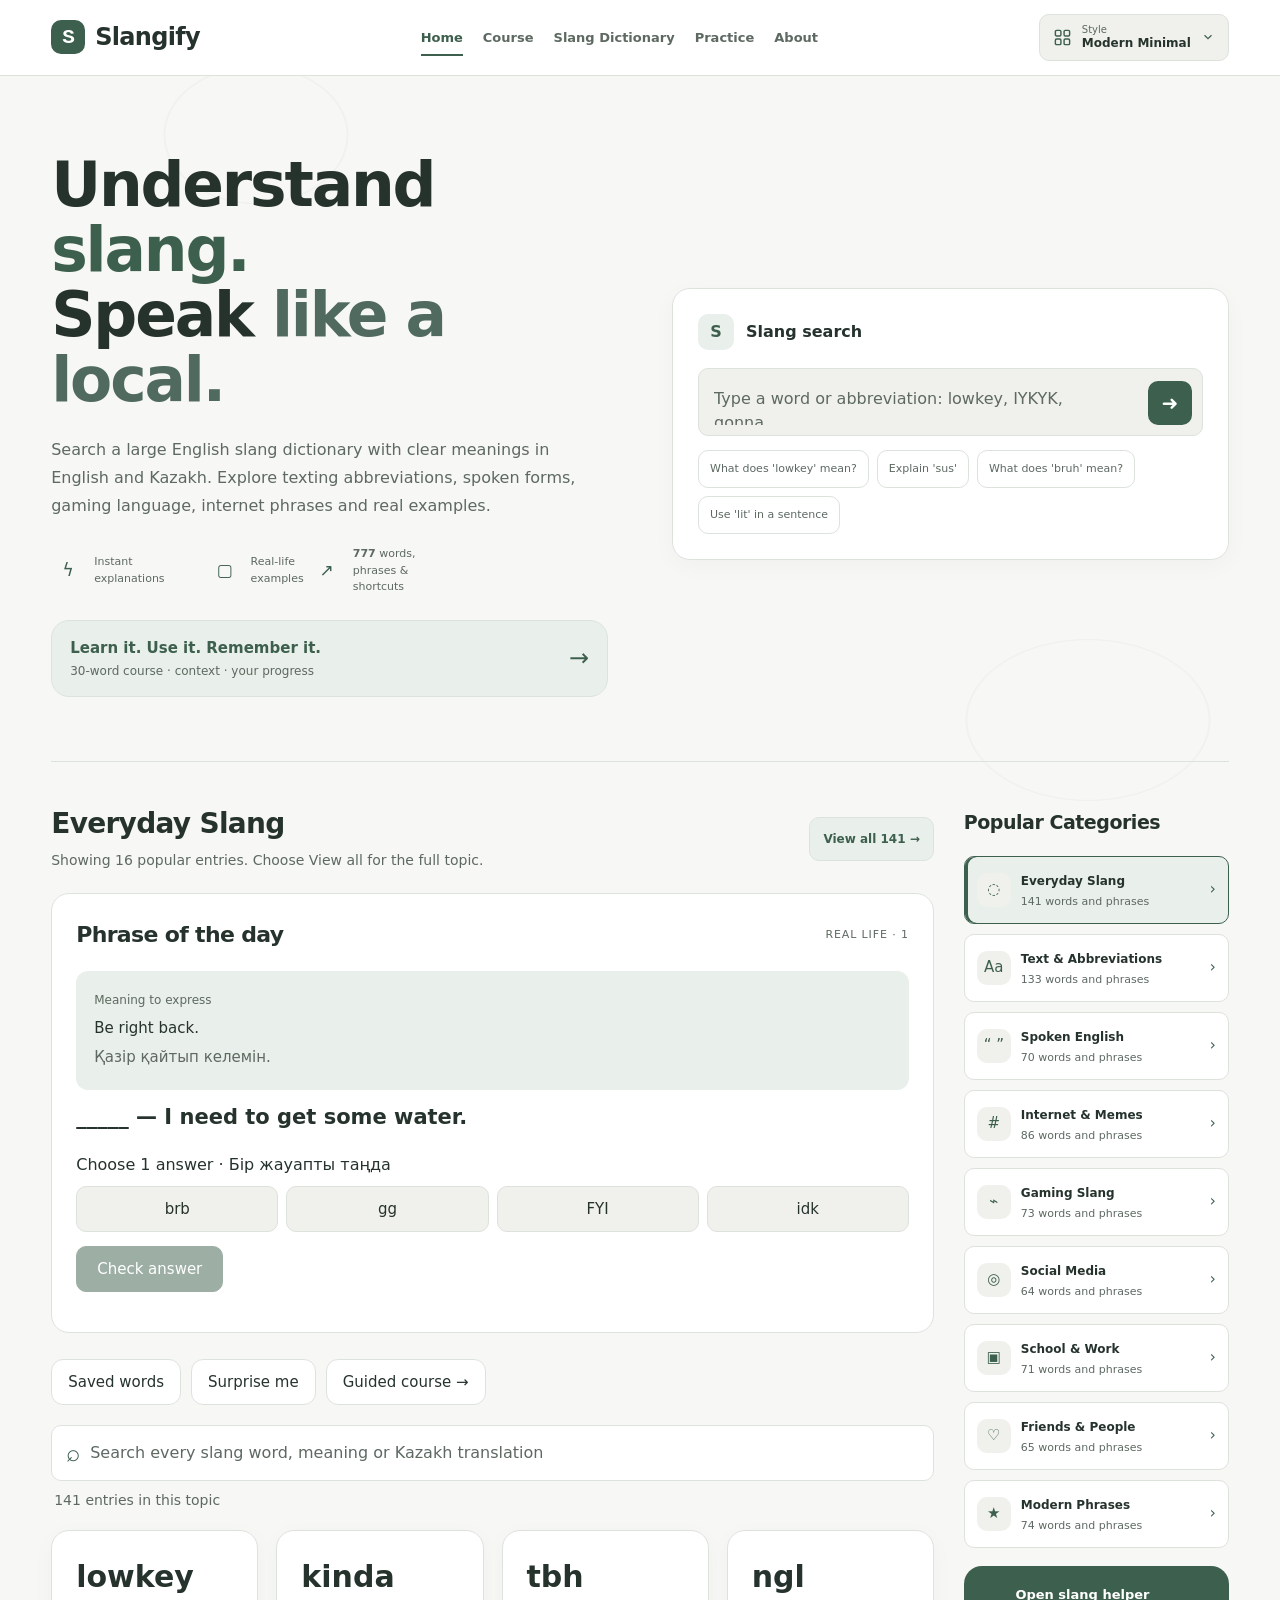
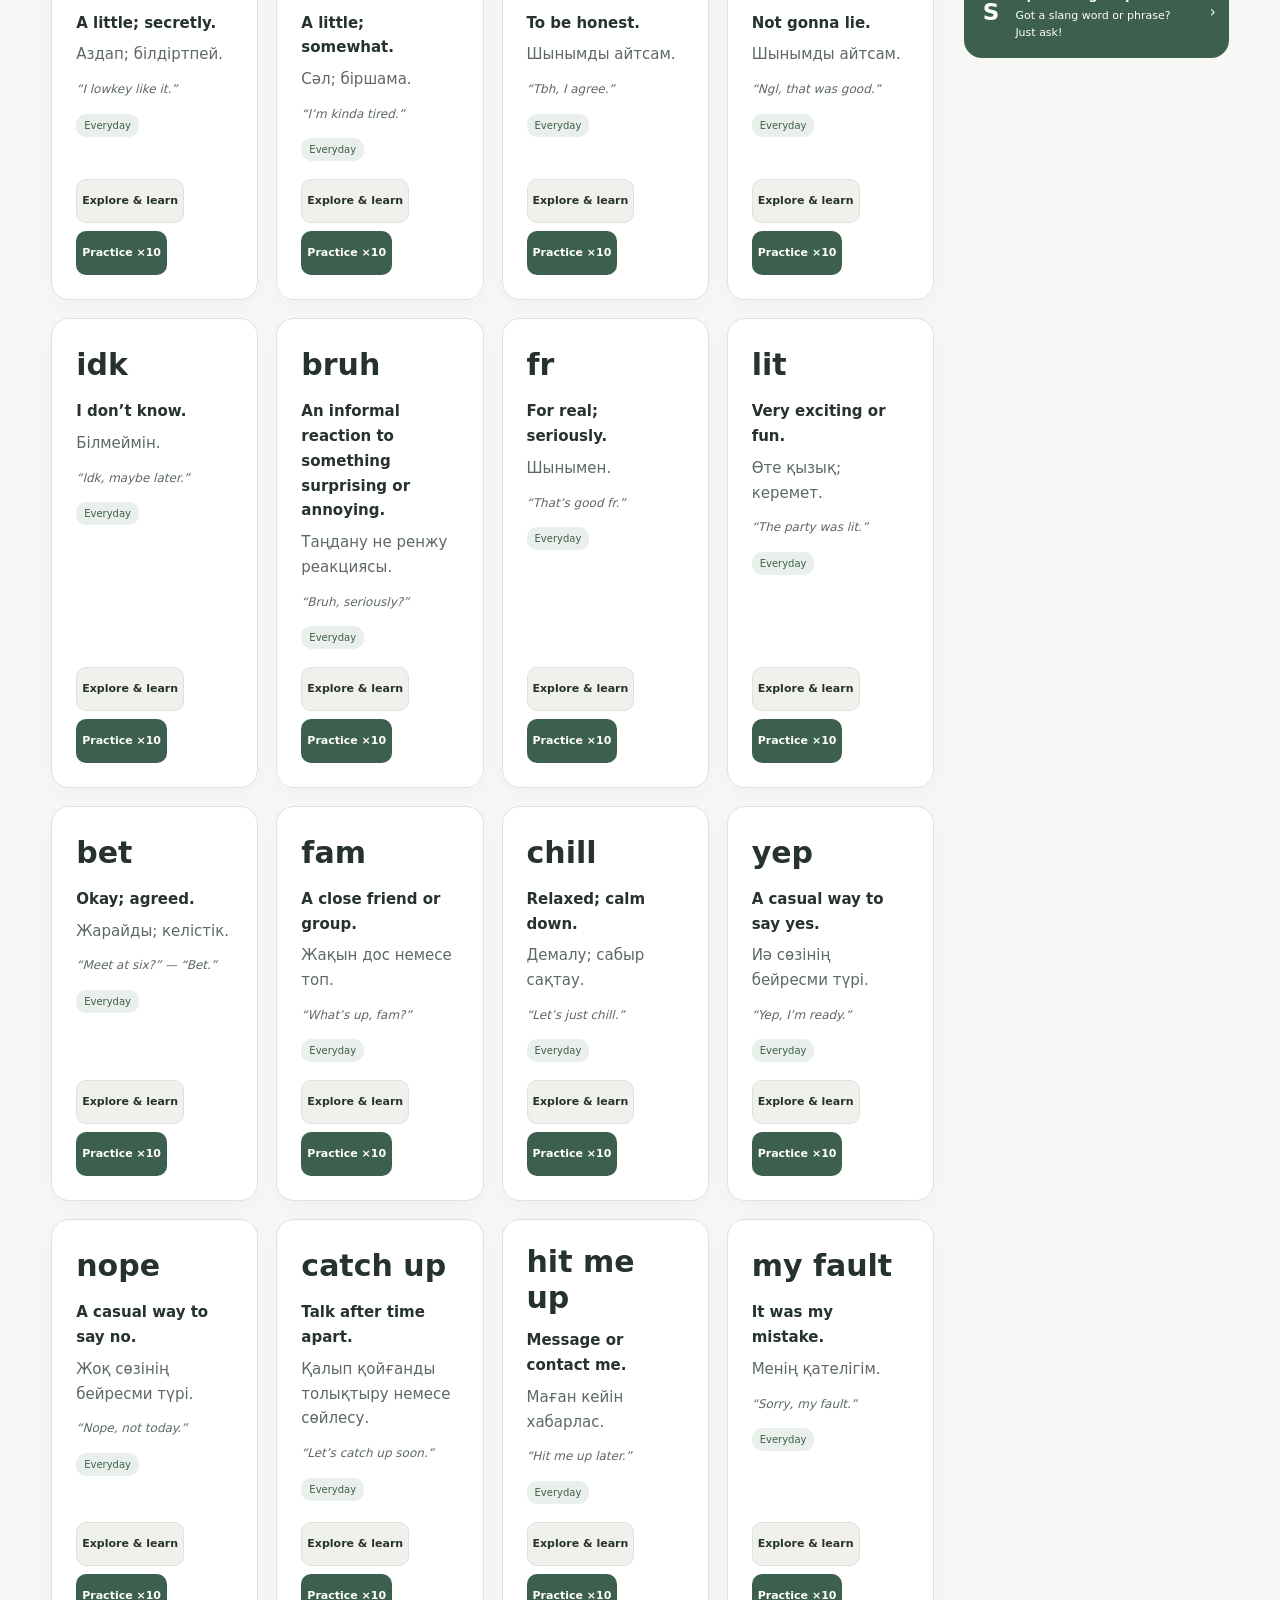
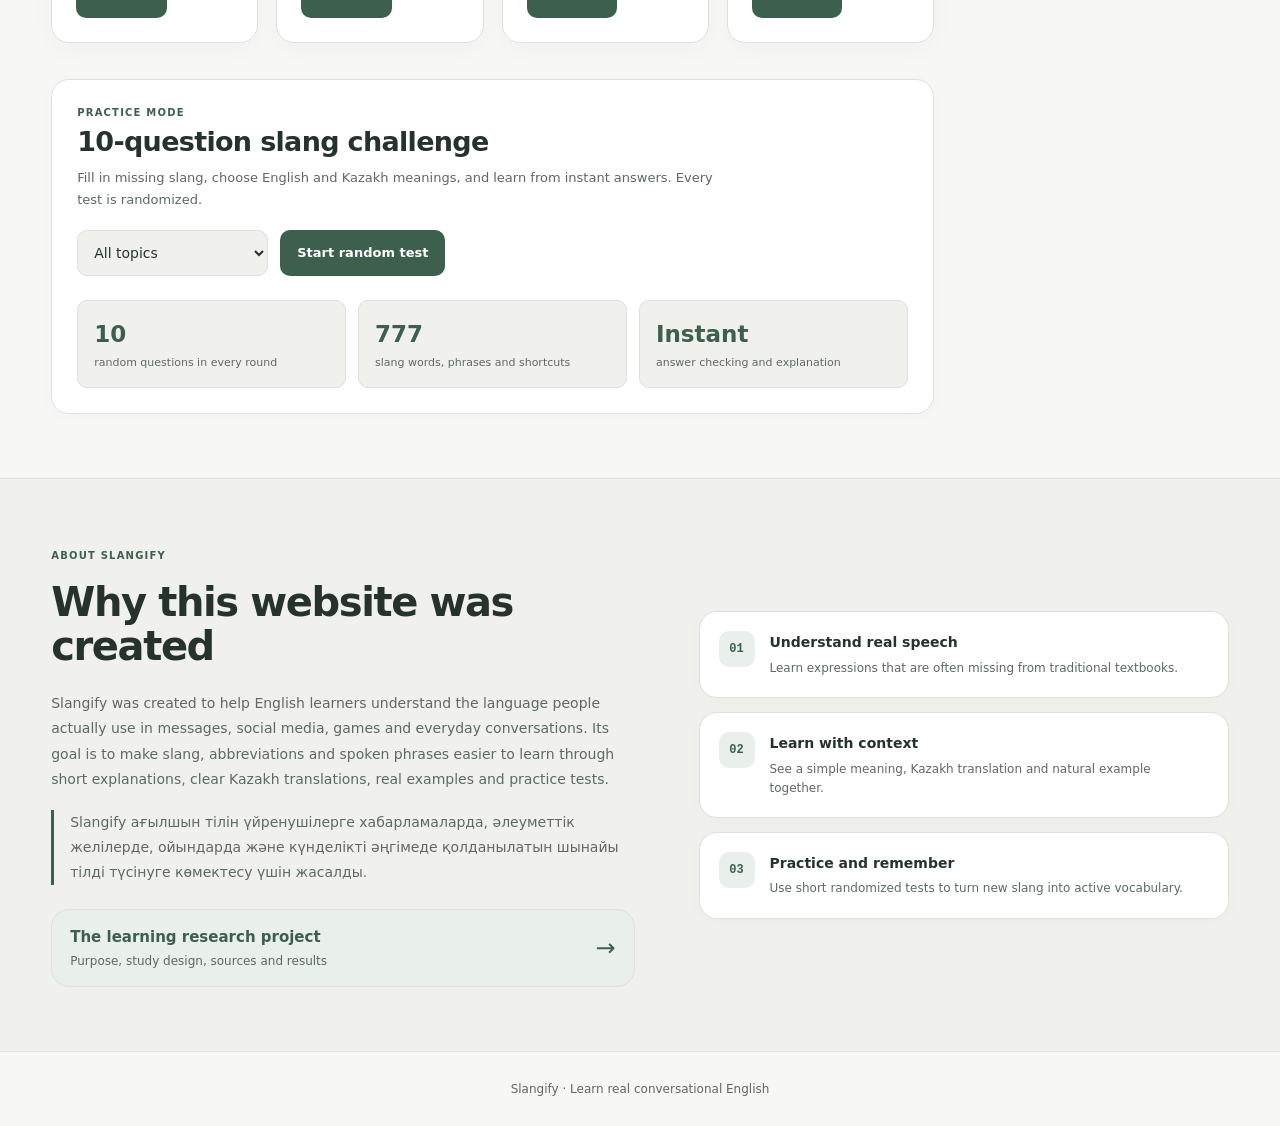
==== index.html @ 83b46082 "Clarify daily practice, validate 777 words, and isolate owner completion" ====
<!DOCTYPE html>
<html lang="en" data-style="modern-minimal">
<head>
<meta charset="UTF-8" />
<meta name="viewport" content="width=device-width, initial-scale=1.0, viewport-fit=cover" />
<meta name="description" content="Learn real English slang with short English explanations, Kazakh meanings, examples, and a built-in slang helper." />
<meta name="theme-color" content="#f7f7f5" />
<script>
// Apply a validated preference before the first paint; storage may be unavailable.
window.SLANGIFY_STYLES = [
  {id:'modern-pixel',name:'Modern Pixel',description:'Clean cards · pixel details',color:'#f4f4f8'},
  {id:'y2k',name:'Y2K',description:'Glossy pastels · soft curves',color:'#f7edf9'},
  {id:'neo-brutalism',name:'Neo-Brutalism',description:'Bold borders · solid shadows',color:'#fff7dc'},
  {id:'retro-web',name:'Retro Web',description:'Classic windows · paper tones',color:'#eae9dd'},
  {id:'modern-minimal',name:'Modern Minimal',description:'Quiet colors · open space',color:'#f7f7f5'},
  {id:'dark-neon',name:'Dark Neon',description:'Deep violet · gentle glow',color:'#10101b'},
  {id:'gen-z-sticker',name:'Gen-Z / Sticker',description:'Playful labels · fresh colors',color:'#f4f4df'},
  {id:'arcade-modern',name:'Arcade Modern',description:'Warm gold · arcade accents',color:'#141a2c'},
  {id:'street-graffiti',name:'Street / Graffiti',description:'Raw texture · bold lettering',color:'#f0eee9'},
  {id:'cyberpunk',name:'Cyberpunk',description:'Sharp edges · lime and teal',color:'#0e191b'}
];
try {
  const savedStyle=localStorage.getItem('slangify.design.v2');
  const style=window.SLANGIFY_STYLES.find(item=>item.id===savedStyle);
  if(style){
    document.documentElement.dataset.style=style.id;
    document.querySelector('meta[name="theme-color"]').content=style.color;
  }
} catch {}
</script>
<meta property="og:title" content="Slangify — Understand slang. Speak naturally." />
<meta property="og:description" content="Explore conversational English slang with clear English and Kazakh explanations." />
<link rel="icon" type="image/svg+xml" href="data:image/svg+xml,%3Csvg xmlns='http://www.w3.org/2000/svg' viewBox='0 0 64 64' shape-rendering='crispEdges'%3E%3Crect width='64' height='64' fill='%23263d80'/%3E%3Crect x='4' y='4' width='56' height='56' fill='%236c55e8'/%3E%3Cpath d='M16 14h34v9H25v7h25v20H14v-9h27v-7H16z' fill='white'/%3E%3C/svg%3E" />
<title>Slangify — Understand slang. Speak naturally.</title>
<style>
/* One token system styles every surface, including the helper and quiz states. */
:root,.style-choice,[data-style="modern-pixel"]{
  color-scheme:light;--bg:#f4f3ff;--surface:#fff;--surface-alt:#eeecfc;--ink:#202137;--muted:#5d6079;--line:#d5d4e7;
  --accent:#5941c9;--accent-2:#215fa5;--on-accent:#fff;--soft:#eae5ff;--radius:14px;--small-radius:8px;--edge:1px;
  --shadow:4px 4px 0 #d9d4f1;--button-shadow:2px 2px 0 #c5bce8;--display:ui-sans-serif,system-ui,-apple-system,"Segoe UI",sans-serif;
  --body-font:ui-sans-serif,system-ui,-apple-system,"Segoe UI",sans-serif;--heading-weight:850;--tracking:-.055em;
  --backdrop:radial-gradient(circle at 85% 0%,#e6dfff 0,transparent 34%);--texture-size:auto;--accent-fill:linear-gradient(135deg,#5941c9,#7351cf);
  --good:#155a3e;--good-bg:#e7f6ed;--bad:#913045;--bad-bg:#fdebf0;
}
[data-style="y2k"]{--bg:#f7edf9;--surface:#fff9ff;--surface-alt:#f0e5f7;--ink:#352247;--muted:#705377;--line:#d8bde3;--accent:#8c2583;--accent-2:#5245b2;--soft:#f7dcf1;--radius:26px;--small-radius:18px;--shadow:0 10px 26px #a56fbd20,inset 0 2px 0 #fff;--button-shadow:0 4px 0 #d3abc9,inset 0 1px 0 #ffffff70;--display:"Trebuchet MS",ui-sans-serif,sans-serif;--backdrop:radial-gradient(ellipse at 85% 8%,#d3e9ff 0,transparent 40%),radial-gradient(ellipse at 5% 28%,#f7cef1 0,transparent 45%);--accent-fill:linear-gradient(180deg,#a43696,#712472)}
[data-style="neo-brutalism"]{--bg:#fff7dc;--surface:#fffef7;--surface-alt:#fff0ae;--ink:#242325;--muted:#565148;--line:#242325;--accent:#4635ae;--accent-2:#493522;--soft:#e5ddff;--radius:3px;--small-radius:2px;--edge:2px;--shadow:5px 5px 0 #242325;--button-shadow:3px 3px 0 #242325;--tracking:-.04em;--heading-weight:900;--backdrop:none;--accent-fill:#4635ae}
[data-style="retro-web"]{--bg:#eae9dd;--surface:#fffef4;--surface-alt:#f0eee1;--ink:#29382d;--muted:#586350;--line:#858774;--accent:#2f5e45;--accent-2:#834018;--soft:#e2ebd8;--radius:0px;--small-radius:0px;--shadow:3px 3px 0 #b7b8a7;--button-shadow:inset 2px 2px 0 #ffffff50,inset -2px -2px 0 #00000030;--display:Georgia,"Times New Roman",serif;--heading-weight:700;--tracking:-.04em;--body-font:"Trebuchet MS",ui-sans-serif,sans-serif;--backdrop:radial-gradient(#89978330 .7px,transparent .7px);--texture-size:8px 8px;--accent-fill:#2f5e45}
[data-style="modern-minimal"]{--bg:#f7f7f5;--surface:#fff;--surface-alt:#f0f1ec;--ink:#232e29;--muted:#657069;--line:#d9dfda;--accent:#305845;--accent-2:#305845;--soft:#e6eee7;--radius:18px;--small-radius:10px;--shadow:0 6px 20px #25372c05;--button-shadow:none;--heading-weight:650;--tracking:-.055em;--backdrop:none;--accent-fill:#305845}
[data-style="dark-neon"],[data-style="arcade-modern"],[data-style="cyberpunk"]{color-scheme:dark;--good:#a0edca;--good-bg:#183c32;--bad:#ffc0cb;--bad-bg:#472331}
[data-style="dark-neon"]{--bg:#10101b;--surface:#1b1b2e;--surface-alt:#25253c;--ink:#f4f2ff;--muted:#b7b4d0;--line:#43415b;--accent:#c1a3ff;--accent-2:#73dcf0;--on-accent:#23133c;--soft:#32284b;--radius:18px;--small-radius:10px;--shadow:0 8px 32px #a780ff0d;--button-shadow:0 0 18px #b58aff25;--backdrop:radial-gradient(ellipse at 80% 0%,#6d36872c 0,transparent 40%),radial-gradient(ellipse at 0% 30%,#28648c1c 0,transparent 36%);--accent-fill:linear-gradient(120deg,#c1a3ff,#9dccff)}
[data-style="gen-z-sticker"]{--bg:#f4f4df;--surface:#fffef5;--surface-alt:#f0f0d6;--ink:#293721;--muted:#5e6550;--line:#5d684a;--accent:#31522a;--accent-2:#793c78;--soft:#e4edcc;--radius:22px;--small-radius:14px;--edge:1.5px;--shadow:3px 4px 0 #c1cba6;--button-shadow:2px 3px 0 #b7c292;--display:"Trebuchet MS",ui-sans-serif,sans-serif;--heading-weight:900;--backdrop:radial-gradient(ellipse at 90% 0%,#e9d5ef 0,transparent 38%);--accent-fill:#31522a}
[data-style="arcade-modern"]{--bg:#141a2c;--surface:#1e2940;--surface-alt:#28344e;--ink:#f4f6ff;--muted:#b2bfd8;--line:#526581;--accent:#f5c55b;--accent-2:#83d9dd;--on-accent:#332512;--soft:#393629;--radius:10px;--small-radius:5px;--edge:2px;--shadow:4px 4px 0 #0b1020;--button-shadow:0 3px 0 #82612b;--display:"Trebuchet MS",ui-sans-serif,sans-serif;--backdrop:linear-gradient(#93a6df08 1px,transparent 1px),linear-gradient(90deg,#93a6df08 1px,transparent 1px);--texture-size:32px 32px;--accent-fill:#f5c55b}
[data-style="street-graffiti"]{--bg:#f0eee9;--surface:#fffcf5;--surface-alt:#e8e4dc;--ink:#262726;--muted:#66615b;--line:#6d6961;--accent:#a33519;--accent-2:#374a87;--soft:#ffe1d4;--radius:5px;--small-radius:3px;--edge:1.5px;--shadow:3px 4px 0 #bcb4a7;--button-shadow:2px 2px 0 #bcb4a7;--display:"Arial Black","Trebuchet MS",ui-sans-serif,sans-serif;--heading-weight:900;--backdrop:radial-gradient(#34352b18 .8px,transparent .8px);--texture-size:7px 7px;--accent-fill:#a33519}
[data-style="cyberpunk"]{--bg:#0e191b;--surface:#17272a;--surface-alt:#203539;--ink:#f2f7eb;--muted:#aec5c0;--line:#486665;--accent:#e4f57b;--accent-2:#7ee5d8;--on-accent:#1f301b;--soft:#343f28;--radius:2px;--small-radius:2px;--shadow:3px 3px 0 #3d6461;--button-shadow:2px 2px 0 #668974;--display:"Courier New",ui-monospace,monospace;--heading-weight:800;--tracking:-.06em;--backdrop:linear-gradient(135deg,transparent 80%,#60d6c608 80%),linear-gradient(#78cdb008 1px,transparent 1px);--texture-size:auto,100% 32px;--accent-fill:#e4f57b}
*{box-sizing:border-box}html{scroll-behavior:smooth;scroll-padding-top:100px}body{margin:0;min-height:100vh;color:var(--ink);background:var(--bg);background-image:var(--backdrop);background-size:var(--texture-size);font-family:var(--body-font);font-size:15px;line-height:1.5}
::selection{background:var(--accent);color:var(--on-accent)}a{color:inherit;text-decoration:none}button,input,textarea,select{font:inherit}button,select{cursor:pointer}button{color:inherit}button:disabled{cursor:default}button,a,input,textarea,select{touch-action:manipulation;-webkit-tap-highlight-color:transparent}button:focus-visible,a:focus-visible,input:focus-visible,textarea:focus-visible,select:focus-visible{outline:3px solid var(--accent);outline-offset:4px}[hidden]{display:none!important}svg{display:block;flex-shrink:0}p{overflow-wrap:break-word}
.wrap{width:min(1440px,92%);margin-inline:auto}.topbar{display:grid;grid-template-columns:auto auto minmax(0,1fr) auto;align-items:center;gap:24px;position:sticky;top:0;z-index:20;padding:14px 4%;background:var(--surface);border-bottom:var(--edge) solid var(--line)}
.brand{display:flex;align-items:center;gap:10px;font-family:var(--display);font-size:24px;font-weight:850;letter-spacing:-.7px;white-space:nowrap}.brand-mark{display:grid;place-items:center;width:34px;height:34px;background:var(--accent-fill);color:var(--on-accent);border-radius:var(--small-radius);box-shadow:var(--button-shadow)}.brand-mark:before{content:"S";font:800 21px/1 "Courier New",monospace}.tagline{font-size:11px;color:var(--muted)}nav{display:flex;align-items:center;justify-content:center;gap:24px;font-size:13px;font-weight:600}nav a{padding:9px 0;white-space:nowrap;position:relative;color:var(--muted)}nav a.active,nav a:hover{color:var(--accent)}nav a.active:after{content:"";height:2px;background:var(--accent);position:absolute;bottom:0;left:0;right:0}.top-actions{display:flex;gap:10px;align-items:center}.mobile-practice,.mobile-about{display:none}
.style-trigger{display:flex;align-items:center;gap:10px;min-height:44px;padding:8px 13px;border:var(--edge) solid var(--line);border-radius:var(--small-radius);background:var(--surface-alt);color:var(--ink);box-shadow:var(--button-shadow);text-align:left}.style-trigger-copy{display:flex;flex-direction:column;line-height:1.3}.style-trigger-copy>span{font-size:10px;color:var(--muted)}.style-trigger-copy>b{font-size:12px;font-weight:700;white-space:nowrap}.style-trigger svg{color:var(--accent)}
.hero{display:grid;grid-template-columns:minmax(0,1fr) minmax(0,1fr);gap:64px;align-items:center;padding:62px 0 54px}.hero>div{min-width:0}h1{font-family:var(--display);font-size:clamp(40px,4.8vw,68px);font-weight:var(--heading-weight);line-height:1.06;letter-spacing:var(--tracking);margin:0 0 24px;overflow-wrap:break-word}.blue{color:var(--accent)}.grad{color:var(--accent-2)}.hero-copy{max-width:570px;color:var(--muted);font-size:16px;line-height:1.75;margin:0 0 26px}.features{display:flex;gap:24px;flex-wrap:wrap}.feature{display:flex;align-items:center;gap:9px;color:var(--muted);font-size:11px}.feature .i{display:grid;place-items:center;flex:0 0 34px;height:34px;border-radius:var(--small-radius);border:var(--edge) solid var(--line);background:var(--surface);color:var(--accent);font-size:17px}
.helper-card,.practice-panel{position:relative;border:var(--edge) solid var(--line);border-radius:var(--radius);background:var(--surface);box-shadow:var(--shadow);padding:25px;min-width:0}.helper-header{display:flex;align-items:center;gap:12px;font-weight:750;font-size:16px}.bot,.avatar{display:grid;place-items:center;flex:0 0 36px;height:36px;border-radius:var(--small-radius);background:var(--soft);color:var(--accent);font-weight:850}.chat-area{margin-top:18px}.composer{display:flex;align-items:flex-end;gap:10px;padding:10px;background:var(--surface-alt);border:var(--edge) solid var(--line);border-radius:var(--small-radius)}.composer:focus-within,.search-shell:focus-within{border-color:var(--accent)}#prompt{width:100%;min-width:0;min-height:46px;max-height:230px;resize:none;border:0;background:transparent;color:var(--ink);line-height:1.5;padding:8px 5px;overflow-y:auto;font-size:16px}#prompt::placeholder,.search-input::placeholder{color:var(--muted);opacity:1}.send{display:grid;place-items:center;flex:0 0 44px;width:44px;height:44px;border:0;border-radius:var(--small-radius);background:var(--accent-fill);color:var(--on-accent);box-shadow:var(--button-shadow);font-size:20px}
.chips{display:flex;flex-wrap:wrap;gap:8px;margin-top:14px}.chip{min-height:38px;font-size:11px;padding:8px 11px;border:var(--edge) solid var(--line);border-radius:var(--small-radius);background:var(--surface);color:var(--muted)}.chip:hover{color:var(--accent);border-color:var(--accent)}.chat-response{display:none;margin-top:16px}.chat-response.show{display:block}.message{display:flex;gap:10px;align-items:flex-start}.avatar{height:32px;flex-basis:32px}.bubble{min-width:0;flex:1;background:var(--surface-alt);border:var(--edge) solid var(--line);border-radius:var(--small-radius);padding:14px;font-size:14px;line-height:1.6;overflow-wrap:anywhere}.answer-line{margin-top:6px}.answer-line.kz,.example-answer{color:var(--muted)}.example-answer{margin-top:8px;font-style:italic}
.main{display:grid;grid-template-columns:minmax(0,1fr) 265px;gap:30px;border-top:var(--edge) solid var(--line);padding:44px 0 64px}.main>div,.side{min-width:0}.section-top{display:flex;align-items:center;justify-content:space-between;gap:20px;margin-bottom:22px}.section-title,.practice-title,.side-title,.result-title{font-family:var(--display);font-weight:var(--heading-weight);letter-spacing:-.025em}.section-title{font-size:28px;line-height:1.25}.section-sub,.result-meta{color:var(--muted);font-size:12px;margin-top:8px}.viewall,.clear-search{background:var(--soft);color:var(--accent);border:var(--edge) solid var(--line);border-radius:var(--small-radius);min-height:44px;padding:10px 13px;font-size:12px;font-weight:750;white-space:nowrap}.viewall:hover,.clear-search:hover{border-color:var(--accent)}.search-tools{margin-bottom:18px}.search-shell{display:flex;gap:10px;align-items:center;padding:7px 8px 7px 14px;background:var(--surface);border:var(--edge) solid var(--line);border-radius:var(--small-radius)}.search-icon{font-size:24px;color:var(--accent)}.search-input{width:100%;min-width:0;padding:8px 0;font-size:16px;border:0;color:var(--ink);background:transparent}.clear-search{display:none}.clear-search.show{display:block}.result-meta{min-height:18px;padding-inline:3px}
.cards{display:grid;grid-template-columns:repeat(4,minmax(0,1fr));gap:16px}.card{display:flex;flex-direction:column;align-items:flex-start;min-width:0;min-height:260px;padding:18px;background:var(--surface);border:var(--edge) solid var(--line);border-radius:var(--radius);box-shadow:var(--shadow);transition:transform .15s,border-color .15s}.card:hover{border-color:var(--accent);transform:translateY(-2px)}.word{font-family:var(--display);font-weight:800;letter-spacing:-.025em;font-size:23px;color:var(--accent);margin-bottom:12px;max-width:100%;overflow-wrap:anywhere;line-height:1.2}.lang-row{font-size:13px;font-weight:600;line-height:1.55;overflow-wrap:anywhere}.lang-row.kz{margin-top:7px;font-weight:400;color:var(--muted)}.example{font-size:12px;font-style:italic;color:var(--muted);line-height:1.5;margin-top:12px;overflow-wrap:anywhere}.pill{display:inline-block;font-size:10px;background:var(--soft);color:var(--accent);border-radius:var(--small-radius);padding:4px 8px;margin-top:14px}.card-actions{display:grid;grid-template-columns:1fr 1fr;gap:8px;width:100%;padding-top:18px;margin-top:auto}.card-action{min-height:44px;padding:8px 5px;font-size:11px;font-weight:700;white-space:nowrap;color:var(--ink);background:var(--surface-alt);border:var(--edge) solid var(--line);border-radius:var(--small-radius)}.card-action.practice-word{background:var(--accent-fill);color:var(--on-accent);border-color:transparent}.card-action:hover{border-color:var(--accent)}.empty-state{grid-column:1/-1;border:1px dashed var(--line);border-radius:var(--radius);background:var(--surface);color:var(--muted);padding:36px 20px;text-align:center}.empty-state b{display:block;color:var(--ink);margin-bottom:8px}
.side-title{font-size:19px;margin:2px 0 19px}.categories{display:grid;gap:10px}.cat{width:100%;display:flex;gap:10px;align-items:center;min-height:68px;padding:12px;text-align:left;border:var(--edge) solid var(--line);border-radius:var(--small-radius);background:var(--surface);color:var(--ink)}.cat.active,.cat:hover{border-color:var(--accent);background:var(--soft)}.cat.active{box-shadow:inset 3px 0 0 var(--accent)}.cat-icon{display:grid;place-items:center;flex:0 0 34px;height:34px;background:var(--surface-alt);color:var(--accent);border-radius:var(--small-radius)}.cat b{font-size:12px}.cat span{display:block;font-size:11px;color:var(--muted);margin-top:2px}.arrow{margin-left:auto;color:var(--accent)}.try{width:100%;display:flex;align-items:center;gap:10px;margin-top:18px;padding:17px 13px;border:0;background:var(--accent-fill);color:var(--on-accent);border-radius:var(--radius);text-align:left;box-shadow:var(--button-shadow)}.try .big{font-family:var(--display);font-size:23px;font-weight:800;padding:0 6px}.try b{font-size:13px}.try p{font-size:11px;margin:3px 0 0;line-height:1.5}
.practice-zone{margin-top:36px;scroll-margin-top:100px}.practice-head{display:flex;flex-direction:column;align-items:flex-start;gap:20px}.practice-kicker,.about-kicker{font:750 10px/1.5 var(--body-font);color:var(--accent);letter-spacing:.12em;text-transform:uppercase}.practice-title{margin:6px 0 9px;font-size:27px;line-height:1.2}.practice-copy,.result-copy{color:var(--muted);font-size:13px;line-height:1.65;margin:0;max-width:650px}.practice-controls{display:flex;gap:12px;align-items:center;flex-wrap:wrap}.practice-select{min-height:46px;max-width:250px;background:var(--surface-alt);color:var(--ink);padding:8px 12px;border:var(--edge) solid var(--line);border-radius:var(--small-radius);font-size:14px}.start-quiz,.next-question,.result-restart{min-height:46px;padding:10px 17px;background:var(--accent-fill);color:var(--on-accent);border:0;border-radius:var(--small-radius);box-shadow:var(--button-shadow);font-weight:750;font-size:13px}.practice-welcome{display:grid;grid-template-columns:repeat(3,minmax(0,1fr));gap:12px;margin-top:24px}.practice-stat{padding:16px;border:var(--edge) solid var(--line);border-radius:var(--small-radius);background:var(--surface-alt)}.practice-stat b{display:block;font-family:var(--display);color:var(--accent);font-size:23px}.practice-stat span{display:block;font-size:11px;color:var(--muted);margin-top:3px}
.quiz-shell,.quiz-result{margin-top:24px;padding-top:23px;border-top:var(--edge) solid var(--line)}.quiz-top{display:flex;justify-content:space-between;gap:15px;font-size:12px;color:var(--muted)}.quiz-counter{color:var(--accent);font-weight:750}.progress-track{height:8px;background:var(--surface-alt);border-radius:var(--small-radius);overflow:hidden;margin:12px 0 22px}.progress-bar{height:100%;width:0;background:var(--accent-fill);transition:width .2s}.quiz-mode{display:inline-flex;font-size:11px;color:var(--accent);background:var(--soft);padding:5px 9px;border-radius:var(--small-radius);margin-bottom:12px}.quiz-question{font-size:22px;font-weight:750;line-height:1.35;overflow-wrap:anywhere}.quiz-detail{margin-top:14px;padding:14px 16px;background:var(--surface-alt);color:var(--ink);border-left:3px solid var(--accent);border-radius:0 var(--small-radius) var(--small-radius) 0;font-size:14px;line-height:1.6;overflow-wrap:anywhere}.answer-grid{display:grid;grid-template-columns:1fr 1fr;gap:12px;margin-top:20px}.answer-option{min-height:52px;padding:13px;text-align:left;border:var(--edge) solid var(--line);border-radius:var(--small-radius);background:var(--surface);color:var(--ink);font-size:14px;line-height:1.5;overflow-wrap:anywhere}.answer-option:hover:not(:disabled){border-color:var(--accent);background:var(--soft)}.answer-option.correct,.quiz-feedback.good{background:var(--good-bg);color:var(--good);border-color:var(--good)}.answer-option.wrong,.quiz-feedback.bad{background:var(--bad-bg);color:var(--bad);border-color:var(--bad)}.quiz-feedback{display:none;padding:14px;border:1px solid;border-radius:var(--small-radius);margin-top:16px;font-size:13px;line-height:1.65}.quiz-feedback.show{display:block}.quiz-feedback b{display:block;margin-bottom:5px}.next-row{display:flex;justify-content:flex-end;margin-top:18px}.next-question{display:none}.next-question.show{display:inline-block}.quiz-result{text-align:center}.result-ring{display:grid;place-items:center;width:112px;height:112px;border-radius:50%;background:conic-gradient(var(--accent) var(--score-angle,0deg),var(--surface-alt) 0);position:relative;margin:0 auto 18px}.result-ring:after{content:"";position:absolute;inset:8px;border-radius:50%;background:var(--surface)}.result-score{position:relative;z-index:1;font-size:26px;font-weight:800;color:var(--accent)}.result-title{font-size:26px}.result-copy{margin:10px auto 18px}.result-missed{display:flex;gap:8px;flex-wrap:wrap;justify-content:center;margin-bottom:20px}.missed-chip{color:var(--bad);background:var(--bad-bg);font-size:12px;padding:5px 10px;border-radius:var(--small-radius)}
.about-section{padding:64px 0;border-top:var(--edge) solid var(--line);background:var(--surface-alt)}.about-inner{display:grid;grid-template-columns:1.1fr 1fr;gap:64px;align-items:center}.about-heading h2{font-family:var(--display);font-weight:var(--heading-weight);font-size:40px;letter-spacing:var(--tracking);line-height:1.12;margin:14px 0 22px}.about-heading p{font-size:14px;line-height:1.8;color:var(--muted);margin:0}.about-heading .about-kz{margin-top:18px;padding-left:16px;border-left:3px solid var(--accent)}.about-points{display:grid;gap:14px}.about-card{display:flex;align-items:flex-start;gap:15px;border:var(--edge) solid var(--line);border-radius:var(--radius);padding:19px;background:var(--surface);box-shadow:var(--shadow)}.about-card>span{display:grid;place-items:center;flex:0 0 36px;height:36px;font:700 12px "Courier New",monospace;background:var(--soft);color:var(--accent);border-radius:var(--small-radius)}.about-card b{font-size:14px}.about-card p{font-size:12px;color:var(--muted);line-height:1.6;margin:5px 0 0}.footer{text-align:center;border-top:var(--edge) solid var(--line);color:var(--muted);font-size:12px;padding:28px 20px}.toast{position:fixed;bottom:22px;right:22px;z-index:30;background:var(--ink);color:var(--bg);padding:12px 18px;border-radius:var(--small-radius);box-shadow:var(--shadow);font-size:13px;opacity:0;pointer-events:none;transform:translateY(10px);transition:.2s}.toast.show{opacity:1;transform:none}
/* Recognizable treatments beyond a palette change. No decoration covers reading text. */
[data-style="modern-pixel"] .brand-mark{border-radius:2px;box-shadow:3px 0 0 var(--soft),0 3px 0 var(--soft)}[data-style="modern-pixel"] .helper-card:after{content:"";position:absolute;right:22px;top:22px;width:6px;height:6px;background:var(--accent);box-shadow:9px 0 0 var(--accent-2),0 9px 0 var(--accent-2);pointer-events:none}[data-style="modern-pixel"] .word{font-family:"Courier New",monospace}
[data-style="y2k"] .brand{font-style:italic}[data-style="y2k"] .helper-card{background:linear-gradient(160deg,#fff9ff,#eeebff)}[data-style="y2k"] .word{font-style:italic}[data-style="y2k"] .pill{border-radius:999px;border:1px solid var(--line)}[data-style="y2k"] .style-trigger{border-radius:999px}
[data-style="neo-brutalism"] .section-title,[data-style="neo-brutalism"] .practice-title{text-transform:uppercase}[data-style="neo-brutalism"] .word{background:#f1ef74;color:#242325;padding:4px 8px;border:2px solid #242325}[data-style="neo-brutalism"] .cat.active{background:#edea87;box-shadow:3px 3px 0 var(--ink)}
[data-style="retro-web"] .helper-header{margin:-25px -25px 20px;padding:12px 18px;background:var(--accent);color:var(--on-accent)}[data-style="retro-web"] .helper-header .bot{height:26px;flex-basis:26px}[data-style="retro-web"] .chat-area{margin-top:0}[data-style="retro-web"] nav a{text-decoration:underline;text-underline-offset:4px}[data-style="retro-web"] .section-title{font-style:italic}
[data-style="modern-minimal"] .hero{padding-block:76px 64px}[data-style="modern-minimal"] .word{font-weight:650}[data-style="modern-minimal"] .feature .i{border:0;background:transparent}[data-style="modern-minimal"] .card{box-shadow:none}
[data-style="dark-neon"] .helper-card{border-top:2px solid var(--accent)}[data-style="dark-neon"] .brand-mark{box-shadow:0 0 16px #c1a3ff35}[data-style="dark-neon"] .progress-bar{box-shadow:0 0 14px var(--accent)}
[data-style="gen-z-sticker"] .word{color:var(--ink);background:#e3eab5;padding:5px 11px;border:1.5px solid var(--line);border-radius:6px;transform:rotate(-2deg);box-shadow:2px 2px 0 #c2cca4}[data-style="gen-z-sticker"] .card:nth-child(3n+2) .word{background:#ecd5f1;transform:rotate(2deg)}[data-style="gen-z-sticker"] .card:nth-child(3n) .word{background:#f8d7b8;transform:rotate(-1deg)}[data-style="gen-z-sticker"] .pill{border:1px dashed var(--line);background:transparent}
[data-style="arcade-modern"] .progress-bar{background:repeating-linear-gradient(90deg,#f5c55b 0 14px,#c69634 14px 18px)}[data-style="arcade-modern"] .practice-kicker{font-family:"Courier New",monospace}[data-style="arcade-modern"] .practice-panel{border-top:4px solid var(--accent)}[data-style="arcade-modern"] .word{font-family:"Courier New",monospace}
[data-style="street-graffiti"] h1{font-style:italic;text-transform:uppercase;font-size:clamp(36px,4.4vw,62px)}[data-style="street-graffiti"] .word{font-style:italic;text-decoration:underline;text-decoration-thickness:3px;text-underline-offset:5px}[data-style="street-graffiti"] .pill{border:1px dashed var(--accent)}[data-style="street-graffiti"] .helper-card{border-top:5px solid var(--accent)}
[data-style="cyberpunk"] .section-title,[data-style="cyberpunk"] .practice-title{text-transform:uppercase}[data-style="cyberpunk"] .helper-card{border-left:4px solid var(--accent-2)}[data-style="cyberpunk"] .card{border-top:2px solid var(--accent-2)}[data-style="cyberpunk"] .practice-kicker{font-family:"Courier New",monospace;letter-spacing:.18em}
/* Native dialog: Escape, keyboard focus containment, and an independent mobile scroll area. */
.style-dialog{width:min(720px,calc(100% - 32px));max-height:min(820px,calc(100dvh - 40px));padding:0;border:var(--edge) solid var(--line);border-radius:20px;background:var(--surface);color:var(--ink);box-shadow:0 28px 100px #0005;overflow:auto;overscroll-behavior:contain}.style-dialog::backdrop{background:#0e14236b;backdrop-filter:blur(5px)}.style-dialog-head{display:flex;justify-content:space-between;align-items:flex-start;gap:16px;padding:24px 24px 14px}.style-dialog h2{font:750 27px/1.2 var(--body-font);letter-spacing:-.6px;margin:0 0 7px}.style-dialog p{font-size:13px;color:var(--muted);margin:0;line-height:1.5}.style-close{display:grid;place-items:center;width:44px;height:44px;flex:0 0 44px;border:1px solid var(--line);border-radius:10px;background:var(--surface-alt);color:var(--ink);font-size:24px}.style-grid{display:grid;grid-template-columns:1fr 1fr;gap:12px;padding:10px 24px 20px}.style-choice{display:flex;flex-direction:column;gap:10px;width:100%;text-align:left;padding:12px;border:2px solid var(--line);border-radius:12px;background:var(--surface);color:var(--ink);position:relative}.style-choice:hover{border-color:var(--accent)}.style-choice[aria-pressed="true"]{border-color:var(--accent);outline:2px solid var(--accent);outline-offset:2px}.style-choice-top{display:flex;justify-content:space-between;gap:8px;align-items:center}.style-name{font:700 13px/1.3 var(--body-font)}.style-check{flex-shrink:0;visibility:hidden;background:var(--accent);color:var(--on-accent);border-radius:50%;width:20px;height:20px;display:grid;place-items:center;font-size:12px}.style-choice[aria-pressed="true"] .style-check{visibility:visible}.style-desc{font:400 11px/1.4 var(--body-font);color:var(--muted)}.style-preview{display:flex;flex-direction:column;gap:9px;width:100%;background:var(--bg);background-image:var(--backdrop);background-size:var(--texture-size);border:var(--edge) solid var(--line);border-radius:var(--small-radius);padding:12px;overflow:hidden}.preview-title{font:var(--heading-weight) 20px/1 var(--display);letter-spacing:-.6px;color:var(--ink)}.preview-title em{font-style:normal;color:var(--accent)}.preview-row{display:grid;grid-template-columns:1fr 1fr 1fr;gap:7px}.preview-cell{display:flex;flex-direction:column;gap:5px;padding:8px 6px;background:var(--surface);border:var(--edge) solid var(--line);border-radius:var(--small-radius);box-shadow:var(--shadow)}.preview-cell:before{content:"";width:65%;height:5px;background:var(--accent);border-radius:2px}.preview-cell:after{content:"";width:90%;height:3px;background:var(--line);border-radius:2px}.style-dialog-foot{display:flex;gap:16px;align-items:center;justify-content:space-between;position:sticky;bottom:0;padding:14px 24px;background:var(--surface);border-top:1px solid var(--line)}.style-status{font-size:12px;color:var(--muted)}.style-done{min-height:44px;border:0;border-radius:10px;padding:10px 22px;background:var(--accent);color:var(--on-accent);font-weight:700}
@media(min-width:1700px){.hero{gap:100px}.main{grid-template-columns:minmax(0,1fr) 285px}}
@media(max-width:1440px){.tagline{display:none}.topbar{grid-template-columns:auto minmax(0,1fr) auto;gap:20px}nav{gap:20px}}
@media(max-width:1240px){.cards{grid-template-columns:repeat(2,minmax(0,1fr))}.hero{gap:36px}.main{grid-template-columns:minmax(0,1fr) 245px;gap:24px}.about-inner{gap:40px}}
@media(max-width:1000px){.topbar{grid-template-columns:1fr auto;padding-bottom:8px;gap:8px 20px}nav{grid-row:2;grid-column:1/-1;justify-content:flex-start;gap:26px;overflow-x:auto;padding-bottom:3px}.top-actions{grid-row:1;grid-column:2}.hero{grid-template-columns:1fr;gap:30px;padding:40px 0}.hero-copy{max-width:700px}.main{display:flex;flex-direction:column}.side{order:-1}.categories{display:flex;gap:10px;overflow-x:auto;padding-bottom:10px}.cat{width:220px;flex:0 0 220px}.try{display:none}.side-title{margin-bottom:12px}.about-inner{grid-template-columns:1fr}.style-trigger-copy{flex-direction:row;align-items:center;gap:8px}.style-trigger-copy>span{font-size:12px}.features{gap:20px}.practice-head{flex-direction:row;align-items:flex-end}.practice-controls{justify-content:flex-end}html{scroll-padding-top:135px}.practice-zone{scroll-margin-top:135px}}
@media(max-width:680px){.wrap{width:calc(100% - 36px)}.topbar{padding:10px 18px 6px}.brand{font-size:22px}.brand-mark{width:30px;height:30px}.style-trigger{padding:8px 10px;gap:7px}.style-trigger-copy>span{display:none}.style-trigger-copy>b{font-size:11px}.style-trigger svg:last-child{width:12px}nav{font-size:12px;gap:22px;scrollbar-width:thin}nav a{min-height:42px;display:flex;align-items:center}.hero{padding:32px 0 36px}.hero-copy{font-size:14px;line-height:1.7;margin-bottom:22px}h1{font-size:clamp(35px,7.6vw,46px);letter-spacing:-.045em;margin-bottom:18px}.features{gap:14px}.feature{font-size:10px;gap:7px}.feature .i{flex-basis:30px;height:30px}.helper-card,.practice-panel{padding:18px}.helper-header{font-size:15px}.chips{flex-wrap:nowrap;overflow-x:auto;padding-bottom:4px}.chip{flex-shrink:0;min-height:44px}.composer{padding:7px}.main{padding-top:30px;padding-bottom:40px;gap:24px}.section-top{gap:14px;align-items:flex-start;flex-wrap:wrap}.section-title{font-size:26px}.viewall{font-size:12px}.card{padding:18px}.about-section{padding:42px 0}.about-heading h2{font-size:33px}.about-heading p{font-size:13px}.about-inner{gap:28px}.practice-head{flex-direction:column;align-items:stretch}.practice-controls{display:grid;grid-template-columns:1fr}.practice-select{max-width:none;width:100%;font-size:16px}.practice-title{font-size:25px}.practice-welcome{gap:8px}.practice-stat{padding:12px 8px}.practice-stat b{font-size:20px}.practice-stat span{font-size:10px}.answer-grid{grid-template-columns:1fr}.quiz-question{font-size:20px}.next-question{width:100%}.next-row{display:block}.toast{bottom:16px;left:18px;right:18px;text-align:center}.style-dialog{width:calc(100% - 20px);max-height:calc(100dvh - 20px);border-radius:16px}.style-dialog-head{padding:20px 16px 12px}.style-grid{gap:10px;padding:10px 16px 18px}.style-choice{padding:10px;gap:8px}.style-preview{padding:9px;gap:7px}.preview-title{font-size:17px}.preview-row{gap:4px}.preview-cell{padding:6px 4px}.style-name{font-size:12px}.style-desc{font-size:10px}.style-dialog-foot{padding:12px 16px}.style-dialog h2{font-size:24px}[data-style="retro-web"] .helper-header{margin:-18px -18px 18px;padding:12px 16px}[data-style="modern-minimal"] .hero{padding:40px 0}[data-style="street-graffiti"] h1{font-size:35px}}
@media(max-width:480px){.cards{grid-template-columns:1fr}.card{min-height:245px}.features{display:grid;grid-template-columns:1fr 1fr}.features .feature:last-child{grid-column:1/-1}.practice-welcome{grid-template-columns:1fr}.practice-stat{display:flex;gap:14px;align-items:center;padding:12px}.practice-stat b{min-width:64px}.practice-stat span{font-size:12px}.section-sub{font-size:12px}.style-preview{gap:8px}.style-name{min-height:32px;display:flex;align-items:center}.style-trigger-copy>b{max-width:116px;overflow:hidden;text-overflow:ellipsis}}
@media(prefers-reduced-motion:reduce){html{scroll-behavior:auto}*,*:before,*:after{transition:none!important;animation:none!important}.card:hover{transform:none}}
/* Mobile screens keep the dictionary and quiz in the same DOM, preserving state. */
.mobile-nav,.mobile-intro,.mobile-shortcuts,.mobile-topic,.mobile-more{display:none}
.sr-only{position:absolute;width:1px;height:1px;padding:0;margin:-1px;overflow:hidden;clip:rect(0,0,0,0);white-space:nowrap;border:0}
@media(max-width:760px){
  html{scroll-padding-top:82px;scroll-behavior:auto}
  body{padding-bottom:calc(86px + env(safe-area-inset-bottom,0px));-webkit-text-size-adjust:100%}
  .wrap{width:calc(100% - 32px)}
  .topbar{grid-template-columns:minmax(0,1fr) auto;gap:12px;padding:calc(10px + env(safe-area-inset-top,0px)) max(16px,env(safe-area-inset-right,0px)) 10px max(16px,env(safe-area-inset-left,0px));min-height:66px}
  .topbar nav,.tagline{display:none}
  .brand{font-family:var(--body-font);font-size:23px;letter-spacing:-.8px;min-width:0;min-height:44px}
  .brand-mark{width:30px;height:30px;flex:0 0 30px}
  .style-trigger{min-height:44px;max-width:150px;box-shadow:none;padding:9px 11px;gap:8px}
  .style-trigger-copy>span{display:none}.style-trigger-copy>b{max-width:100px;font-size:11px;overflow:hidden;text-overflow:ellipsis}
  .style-trigger svg:last-child{display:none}
  .mobile-nav{display:grid;grid-template-columns:repeat(4,minmax(0,1fr));gap:4px;position:fixed;z-index:25;left:0;right:0;bottom:0;margin:0;padding:7px max(12px,env(safe-area-inset-right,0px)) calc(7px + env(safe-area-inset-bottom,0px)) max(12px,env(safe-area-inset-left,0px));background:var(--surface);border-top:var(--edge) solid var(--line);box-shadow:0 -4px 20px #00000007}
  .mobile-nav a{display:flex;flex-direction:column;align-items:center;justify-content:center;gap:4px;min-width:0;min-height:56px;padding:6px 2px;border-radius:12px;color:var(--muted);font-family:var(--body-font);font-size:11px;font-weight:650;line-height:1.2}
  .mobile-nav a[aria-current="page"]{background:var(--soft);color:var(--accent)}
  .mobile-nav svg{width:22px;height:22px}
  body.mobile-keyboard .mobile-nav{visibility:hidden;pointer-events:none}
  body[data-mobile-view] .hero,body[data-mobile-view] .main,body[data-mobile-view] .about-section{display:none}
  body[data-mobile-view="home"] .hero{display:flex;flex-direction:column;align-items:stretch}
  body[data-mobile-view="dictionary"] .main{display:flex}
  body[data-mobile-view="practice"] .main{display:block}
  body[data-mobile-view="about"] .about-section{display:block}
  body[data-mobile-view="dictionary"] .practice-zone{display:none}
  body[data-mobile-view="practice"] .side,body[data-mobile-view="practice"] .dictionary-content>.dictionary-header,body[data-mobile-view="practice"] .dictionary-content>.search-tools,body[data-mobile-view="practice"] .dictionary-content>.cards,body[data-mobile-view="practice"] .dictionary-content>.mobile-more{display:none}
  body[data-mobile-view="practice"] .practice-zone{display:block}
  body[data-mobile-view] .footer{display:none}
  body .hero,body[data-mobile-view] .hero{padding:24px 0 12px;gap:23px}
  body h1,body[data-mobile-view] h1{font-size:clamp(28px,7.5vw,38px);line-height:1.13;letter-spacing:-.045em;margin:0 0 11px}
  .hero-copy,.features{display:none}
  .mobile-intro{display:block;color:var(--muted);font-size:14px;line-height:1.65;margin:0;max-width:36ch}
  .helper-card{padding:18px;box-shadow:none}
  .helper-header{font-size:16px;gap:10px}
  .bot{flex-basis:30px;height:30px}
  .chat-area{margin-top:16px}.composer{padding:8px;gap:8px}
  #prompt{font-size:16px;min-height:60px;line-height:1.5;padding:4px 2px}
  .send{flex-basis:48px;width:48px;height:48px;box-shadow:none}
  .chips{display:grid;grid-template-columns:repeat(2,minmax(0,1fr));overflow:visible;gap:8px;margin-top:12px;padding:0}
  .chip{min-width:0;min-height:46px;font-size:12px;padding:10px 6px;white-space:normal}
  .bubble{font-size:15px;padding:14px;line-height:1.65}.message{gap:0}.message .avatar{display:none}
  .answer-line.kz,.example-answer{font-size:14px}
  .mobile-shortcuts{display:grid;grid-template-columns:1fr 1fr;gap:12px}
  .mobile-shortcut{display:flex;flex-direction:column;gap:8px;min-width:0;min-height:122px;padding:17px;border:var(--edge) solid var(--line);border-radius:var(--radius);background:var(--surface);color:var(--ink)}
  .mobile-shortcut svg{color:var(--accent)}
  .mobile-shortcut b{font-size:14px}.mobile-shortcut span{font-size:12px;color:var(--muted);line-height:1.4}
  .main{padding:20px 0 12px;border-top:0;gap:18px}
  .side{order:-1}.side-title,.side .categories,.side .try{display:none}
  .mobile-topic{display:flex;flex-direction:column;gap:7px}
  .mobile-topic>span{font-size:12px;color:var(--muted);font-weight:650}
  .mobile-topic select{width:100%;min-height:50px;padding:11px 38px 11px 14px;font-size:16px;font-weight:600;color:var(--ink);background:var(--surface);border:var(--edge) solid var(--line);border-radius:var(--small-radius)}
  .section-top{flex-wrap:nowrap;gap:12px;margin-bottom:15px;align-items:center}.section-title{font-size:23px;line-height:1.2;overflow-wrap:anywhere}
  .section-sub{display:none}.viewall{min-height:44px;padding:8px 10px;font-size:11px}
  .search-tools{position:sticky;top:calc(64px + env(safe-area-inset-top,0px));z-index:10;padding:7px 0 4px;margin:0 0 12px;background:var(--bg)}
  .search-shell{min-height:52px;padding:6px 8px 6px 12px;gap:8px}
  .search-input{font-size:16px;line-height:1.5}.result-meta{font-size:12px;line-height:1.5;margin-top:6px}
  .clear-search{font-size:13px;min-height:44px}
  .cards{grid-template-columns:1fr;gap:14px}
  .card{display:grid;grid-template-columns:minmax(0,1fr) auto;align-items:start;gap:0 12px;padding:18px;min-height:0;box-shadow:none}
  .card:hover{transform:none}
  .card .word{grid-column:1;grid-row:1;font-size:25px;line-height:1.2;margin:0 0 13px;max-width:100%;justify-self:start}
  .card .pill{grid-column:2;grid-row:1;max-width:108px;margin:0;font-size:10px;padding:5px 7px;line-height:1.4}
  .card .lang-row,.card .example,.card .card-actions{grid-column:1/-1}
  .card .lang-row{font-size:15px;line-height:1.6;font-weight:550}
  .card .lang-row.kz{font-size:15px;font-weight:400;margin-top:5px}
  .card .example{font-size:14px;line-height:1.5;margin-top:12px}
  .card-actions{gap:10px;margin-top:0;padding-top:16px}
  .card-action{min-height:46px;font-size:13px;white-space:normal}
  .mobile-more{display:block;width:100%;min-height:50px;padding:12px;margin-top:18px;background:var(--soft);color:var(--accent);border:var(--edge) solid var(--line);border-radius:var(--small-radius);font-size:14px;font-weight:700}
  .practice-zone{margin:0;scroll-margin-top:85px}
  .practice-panel{padding:18px;box-shadow:none}
  .practice-title{font-size:26px;line-height:1.2;margin:6px 0 12px;overflow-wrap:anywhere}
  .practice-copy{font-size:14px;line-height:1.65}
  .practice-head{display:flex;flex-direction:column;align-items:stretch;gap:20px}
  .practice-controls{display:flex;flex-direction:column;align-items:stretch;gap:12px}
  .practice-select{font-size:16px;min-height:50px;max-width:none;width:100%}
  .start-quiz,.result-restart,.next-question{font-size:15px;min-height:52px;box-shadow:none}
  .practice-welcome{display:grid;grid-template-columns:1fr;margin-top:20px;gap:10px}
  .practice-stat{display:flex;gap:12px;align-items:center;padding:13px}
  .practice-stat b{min-width:65px;font-size:22px}
  .practice-stat span{font-size:12px;line-height:1.5}
  .practice-panel.is-running>.practice-head,.practice-panel.is-finished>.practice-head{display:none}
  .quiz-shell,.quiz-result{padding-top:0;margin-top:0;border-top:0}
  .quiz-top{font-size:13px}.quiz-mode{max-width:100%;overflow-wrap:anywhere;font-size:12px}
  .quiz-question{font-size:21px;line-height:1.45}.quiz-detail{font-size:15px;line-height:1.65;padding:13px}
  .answer-grid{grid-template-columns:1fr;gap:10px;margin-top:18px}
  .answer-option{min-height:56px;padding:14px;font-size:16px;font-weight:550;line-height:1.5}
  .answer-option:disabled{opacity:1}
  .quiz-feedback{font-size:14px;padding:14px;line-height:1.65}
  .next-row{position:sticky;bottom:calc(82px + env(safe-area-inset-bottom,0px));background:var(--surface);padding-top:10px;margin-top:8px}
  .next-question{width:100%}.result-copy{font-size:14px}.result-restart{width:100%}
  .about-section{border-top:0;padding:24px 0;background:transparent}
  .about-heading h2{font-size:31px;line-height:1.2}.about-heading p{font-size:15px;line-height:1.8}
  .about-card{box-shadow:none;padding:16px}.about-card b{font-size:15px}.about-card p{font-size:14px}
  .toast{bottom:calc(86px + env(safe-area-inset-bottom,0px));font-size:14px}
  .style-dialog{width:100%;max-width:100%;max-height:92dvh;margin:auto 0 0;border-radius:22px 22px 0 0;border-bottom:0;overscroll-behavior:contain}
  .style-dialog-head{position:sticky;top:0;z-index:1;background:var(--surface);padding:20px 18px 14px;border-bottom:1px solid var(--line)}
  .style-dialog h2{font-size:24px}.style-dialog p{font-size:13px}
  .style-grid{grid-template-columns:1fr;padding:16px 18px 20px;gap:12px}
  .style-choice{display:grid;grid-template-columns:102px minmax(0,1fr);gap:3px 14px;padding:12px;min-height:102px;align-items:center}
  .style-preview{grid-column:1;grid-row:1/3;padding:9px;min-height:72px;justify-content:center}
  .preview-title{font-size:15px}.preview-row{grid-template-columns:1fr 1fr;gap:5px}.preview-cell:last-child{display:none}
  .style-choice-top{grid-column:2;grid-row:1;align-self:end}
  .style-name{font-size:14px;min-height:0;line-height:1.5}
  .style-desc{grid-column:2;grid-row:2;align-self:start;font-size:12px;line-height:1.5}
  .style-dialog-foot{padding:14px 18px calc(14px + env(safe-area-inset-bottom,0px));gap:10px;z-index:1}
  .style-status{font-size:12px}.style-done{min-height:48px}
}
@media(max-width:360px){
  .wrap{width:calc(100% - 24px)}.topbar{padding-inline:12px}.brand{font-size:21px;gap:8px}.style-trigger{max-width:134px}
  .helper-card,.practice-panel,.card{padding:15px}
  .card .pill{max-width:88px;font-size:9px}.section-title{font-size:21px}
  .style-choice{grid-template-columns:86px minmax(0,1fr);gap:3px 10px}
}
.course-entry{display:flex;align-items:center;justify-content:space-between;gap:16px;margin-top:24px;padding:16px 18px;background:var(--soft);color:var(--ink);border:var(--edge) solid var(--line);border-radius:var(--radius)}.course-entry b{display:block;color:var(--accent);font-size:15px}.course-entry small{display:block;color:var(--muted);font-size:12px;margin-top:3px}.course-entry>span:last-child{font-size:24px;color:var(--accent)}
@media(max-width:760px){.mobile-nav{grid-template-columns:repeat(5,minmax(0,1fr))}.course-entry{margin-top:17px;padding:14px}.course-entry small{font-size:12px}.mobile-nav a{font-size:10px}.mobile-nav{padding-left:8px;padding-right:8px}}
</style>
</head>
<body data-mobile-view="home">
<header class="topbar">
  <a class="brand" href="#"><span class="brand-mark"></span>Slangify</a>
  <div class="tagline">Real English. Real People.</div>
  <nav aria-label="Main navigation"><a class="active" href="#home">Home</a><a href="course.html">Course</a><a href="#dictionary">Slang Dictionary</a><a href="#practice">Practice</a><a href="#about">About</a></nav>
  <div class="top-actions">
    <button class="style-trigger" id="styleTrigger" type="button" aria-haspopup="dialog" aria-controls="styleDialog" aria-expanded="false" aria-label="Change website style">
      <svg width="19" height="19" viewBox="0 0 24 24" fill="none" stroke="currentColor" stroke-width="1.8" aria-hidden="true"><rect x="3" y="3" width="7" height="7" rx="1.5"/><rect x="14" y="3" width="7" height="7" rx="1.5"/><rect x="3" y="14" width="7" height="7" rx="1.5"/><rect x="14" y="14" width="7" height="7" rx="1.5"/></svg>
      <span class="style-trigger-copy"><span>Style</span><b id="currentStyle">Modern Minimal</b></span>
      <svg width="14" height="14" viewBox="0 0 24 24" fill="none" stroke="currentColor" stroke-width="2" aria-hidden="true"><path d="m6 9 6 6 6-6"/></svg>
    </button>
  </div>
</header>

<main id="home" class="wrap">
  <section class="hero">
    <div>
      <h1>Understand <span class="blue">slang.</span><br>Speak <span class="grad">like a local.</span></h1>
      <p class="hero-copy">Search a large English slang dictionary with clear meanings in English and Kazakh. Explore texting abbreviations, spoken forms, gaming language, internet phrases and real examples.</p>
      <p class="mobile-intro">Real English, made simple. Short meanings in English and Kazakh.</p>
      <div class="features">
        <div class="feature"><span class="i">ϟ</span><span>Instant explanations</span></div>
        <div class="feature"><span class="i">▢</span><span>Real-life<br>examples</span></div>
        <div class="feature"><span class="i">↗</span><span><b id="termCount">500+</b> words,<br>phrases & shortcuts</span></div>
      </div>
      <a class="course-entry" href="course.html"><span><b>Learn it. Use it. Remember it.</b><small>30-word course · context · your progress</small></span><span aria-hidden="true">→</span></a>
    </div>

    <div id="chat" class="helper-card">
      <div class="helper-header"><span class="bot">S</span><span>Slang search</span></div>
      <div class="chat-area">
        <div class="composer">
          <textarea id="prompt" rows="1" maxlength="1000" aria-label="Word or phrase to explain" placeholder="Type a word or abbreviation: lowkey, IYKYK, gonna..."></textarea>
          <button class="send" id="send" aria-label="Send">➜</button>
        </div>
        <div class="chips">
          <button class="chip">What does 'lowkey' mean?</button>
          <button class="chip">Explain 'sus'</button>
          <button class="chip">What does 'bruh' mean?</button>
          <button class="chip">Use 'lit' in a sentence</button>
        </div>
        <div class="chat-response" id="response"></div>
      </div>
    </div>
    <div class="mobile-shortcuts">
      <a class="mobile-shortcut" data-mobile-link href="#dictionary"><svg width="23" height="23" viewBox="0 0 24 24" fill="none" stroke="currentColor" stroke-width="1.8" aria-hidden="true"><path d="M3 4h6a3 3 0 0 1 3 3v14a4 4 0 0 0-4-3H3zM21 4h-6a3 3 0 0 0-3 3v14a4 4 0 0 1 4-3h5z"/></svg><b>Explore words</b><span>Choose a topic →</span></a>
      <a class="mobile-shortcut" data-mobile-link href="#practice"><svg width="23" height="23" viewBox="0 0 24 24" fill="none" stroke="currentColor" stroke-width="1.8" aria-hidden="true"><path d="m13 2-9 12h7l-1 8 10-13h-7z"/></svg><b>Quick practice</b><span>10 questions →</span></a>
    </div>
  </section>

  <section id="dictionary" class="main">
    <div class="dictionary-content">
      <div class="section-top dictionary-header"><div><div class="section-title">Everyday Slang</div><div class="section-sub">Popular words and phrases for daily conversations.</div></div><button class="viewall" id="viewAll" type="button" aria-expanded="false">View all →</button></div>
      <div class="search-tools">
        <div class="search-shell"><span class="search-icon">⌕</span><input class="search-input" id="slangSearch" type="search" autocomplete="off" spellcheck="false" aria-label="Search the slang dictionary" placeholder="Search every slang word, meaning or Kazakh translation"><button class="clear-search" id="clearSearch" type="button">Clear</button></div>
        <div class="result-meta" id="resultMeta" aria-live="polite"></div>
      </div>
      <div class="cards" id="cards"></div>
      <button class="mobile-more" id="mobileMore" type="button" aria-expanded="false">View all →</button>
      <section class="practice-zone" id="practice">
        <div class="practice-panel">
          <div class="practice-head">
            <div>
              <div class="practice-kicker">Practice mode</div>
              <h2 class="practice-title">10-question slang challenge</h2>
              <p class="practice-copy">Fill in missing slang, choose English and Kazakh meanings, and learn from instant answers. Every test is randomized.</p>
            </div>
            <div class="practice-controls">
              <select class="practice-select" id="practiceCategory" aria-label="Choose a practice topic"><option value="all">All topics</option></select>
              <button class="start-quiz" id="startRandomQuiz" type="button">Start random test</button>
            </div>
          </div>

          <div class="practice-welcome" id="practiceWelcome">
            <div class="practice-stat"><b>10</b><span>random questions in every round</span></div>
            <div class="practice-stat"><b>700</b><span>slang words, phrases and shortcuts</span></div>
            <div class="practice-stat"><b>Instant</b><span>answer checking and explanation</span></div>
          </div>

          <div class="quiz-shell" id="quizShell" hidden>
            <div class="quiz-top"><span class="quiz-counter" id="quizCounter">Question 1 of 10</span><span class="quiz-score" id="quizScore">Score: 0</span></div>
            <div class="progress-track"><div class="progress-bar" id="quizProgress"></div></div>
            <div class="quiz-mode" id="quizMode">Random challenge</div>
            <div class="quiz-question" id="quizQuestion"></div>
            <div class="quiz-detail" id="quizDetail"></div>
            <div class="answer-grid" id="quizAnswers"></div>
            <div class="quiz-feedback" id="quizFeedback" aria-live="polite"></div>
            <div class="next-row"><button class="next-question" id="nextQuestion" type="button">Next question →</button></div>
          </div>

          <div class="quiz-result" id="quizResult" hidden>
            <div class="result-ring" id="resultRing"><span class="result-score" id="resultScore">0/10</span></div>
            <div class="result-title" id="resultTitle">Round complete</div>
            <p class="result-copy" id="resultCopy"></p>
            <div class="result-missed" id="resultMissed"></div>
            <button class="result-restart" id="restartQuiz" type="button">Try another test</button>
          </div>
        </div>
      </section>
    </div>
    <aside class="side">
      <label class="mobile-topic" for="mobileCategory"><span>Choose a topic</span><select id="mobileCategory" aria-label="Slang topic"></select></label>
      <div class="side-title">Popular Categories</div>
      <div class="categories">
        <button class="cat" data-category="everyday"><div class="cat-icon">◌</div><div><b>Everyday Slang</b><span>Common words & phrases</span></div><div class="arrow">›</div></button>
        <button class="cat" data-category="texting"><div class="cat-icon">Aa</div><div><b>Text & Abbreviations</b><span>Messages, acronyms & shortcuts</span></div><div class="arrow">›</div></button>
        <button class="cat" data-category="spoken"><div class="cat-icon">“ ”</div><div><b>Spoken English</b><span>Gonna, wanna, gotta & more</span></div><div class="arrow">›</div></button>
        <button class="cat" data-category="internet"><div class="cat-icon">#</div><div><b>Internet & Memes</b><span>Current online language</span></div><div class="arrow">›</div></button>
        <button class="cat" data-category="gaming"><div class="cat-icon">⌁</div><div><b>Gaming Slang</b><span>For gamers</span></div><div class="arrow">›</div></button>
        <button class="cat" data-category="social"><div class="cat-icon">◎</div><div><b>Social Media</b><span>TikTok, Instagram, etc.</span></div><div class="arrow">›</div></button>
        <button class="cat" data-category="school"><div class="cat-icon">▣</div><div><b>School & Work</b><span>Useful for studying & working</span></div><div class="arrow">›</div></button>
        <button class="cat" data-category="relationships"><div class="cat-icon">♡</div><div><b>Friends & People</b><span>Social expressions</span></div><div class="arrow">›</div></button>
        <button class="cat" data-category="advanced"><div class="cat-icon">★</div><div><b>Modern Phrases</b><span>Idioms & fluent expressions</span></div><div class="arrow">›</div></button>
      </div>
      <button class="try" id="tryChat" type="button"><div class="big">S</div><div><b>Open slang helper</b><p>Got a slang word or phrase?<br>Just ask!</p></div><div style="margin-left:auto">›</div></button>
    </aside>
  </section>
</main>

<section id="about" class="about-section">
  <div class="wrap about-inner">
    <div class="about-heading">
      <span class="about-kicker">About Slangify</span>
      <h2>Why this website was created</h2>
      <p>Slangify was created to help English learners understand the language people actually use in messages, social media, games and everyday conversations. Its goal is to make slang, abbreviations and spoken phrases easier to learn through short explanations, clear Kazakh translations, real examples and practice tests.</p>
      <p class="about-kz" lang="kk">Slangify ағылшын тілін үйренушілерге хабарламаларда, әлеуметтік желілерде, ойындарда және күнделікті әңгімеде қолданылатын шынайы тілді түсінуге көмектесу үшін жасалды.</p>
      <a class="course-entry" href="course.html#method"><span><b>The learning research project</b><small>Purpose, study design, sources and results</small></span><span aria-hidden="true">→</span></a>
    </div>
    <div class="about-points">
      <article class="about-card"><span>01</span><div><b>Understand real speech</b><p>Learn expressions that are often missing from traditional textbooks.</p></div></article>
      <article class="about-card"><span>02</span><div><b>Learn with context</b><p>See a simple meaning, Kazakh translation and natural example together.</p></div></article>
      <article class="about-card"><span>03</span><div><b>Practice and remember</b><p>Use short randomized tests to turn new slang into active vocabulary.</p></div></article>
    </div>
  </div>
</section>

<footer class="footer">Slangify · Learn real conversational English</footer>
<div class="mobile-nav" role="navigation" aria-label="Mobile navigation">
  <a data-mobile-link href="#home" aria-current="page"><svg viewBox="0 0 24 24" fill="none" stroke="currentColor" stroke-width="1.8" aria-hidden="true"><path d="m3 10 9-7 9 7v11h-6v-7H9v7H3z"/></svg><span>Learn</span></a>
  <a href="course.html"><svg viewBox="0 0 24 24" fill="none" stroke="currentColor" stroke-width="1.8" aria-hidden="true"><path d="m3 8 9-5 9 5-9 5zM6 10v7c4 3 8 3 12 0v-7M21 8v9"/></svg><span>Course</span></a>
  <a data-mobile-link href="#dictionary"><svg viewBox="0 0 24 24" fill="none" stroke="currentColor" stroke-width="1.8" aria-hidden="true"><path d="M3 4h6a3 3 0 0 1 3 3v14a4 4 0 0 0-4-3H3zM21 4h-6a3 3 0 0 0-3 3v14a4 4 0 0 1 4-3h5z"/></svg><span>Words</span></a>
  <a data-mobile-link href="#practice"><svg viewBox="0 0 24 24" fill="none" stroke="currentColor" stroke-width="1.8" aria-hidden="true"><path d="m13 2-9 12h7l-1 8 10-13h-7z"/></svg><span>Practice</span></a>
  <a data-mobile-link href="#about"><svg viewBox="0 0 24 24" fill="none" stroke="currentColor" stroke-width="1.8" aria-hidden="true"><circle cx="12" cy="12" r="9"/><path d="M12 11v6m0-10v1"/></svg><span>About</span></a>
</div>
<span class="sr-only" id="mobilePageStatus" role="status" aria-live="polite"></span>

<div class="toast" id="toast" role="status"></div>
<dialog id="styleDialog" class="style-dialog" aria-labelledby="styleTitle" aria-describedby="styleDescription">
  <div class="style-dialog-head">
    <div><h2 id="styleTitle">Make it your style.</h2><p id="styleDescription">10 looks. Same slang, same progress. Choose a look to apply it.</p></div>
    <button class="style-close" id="styleClose" type="button" aria-label="Close style picker">×</button>
  </div>
  <div id="styleGrid" class="style-grid" role="group" aria-label="Website styles"></div>
  <div class="style-dialog-foot">
    <span class="style-status" id="styleStatus" role="status" aria-live="polite">Your choice is saved on this device.</span>
    <button class="style-done" id="styleDone" type="button">Done</button>
  </div>
</dialog>
<script>
// Independent of dictionary/quiz state: choosing a style never re-renders either.
(() => {
  const root=document.documentElement;
  const trigger=document.getElementById('styleTrigger');
  const dialog=document.getElementById('styleDialog');
  const grid=document.getElementById('styleGrid');
  const status=document.getElementById('styleStatus');
  let previousOverflow='';
  function applyStyle(id,save=false){
    const style=window.SLANGIFY_STYLES.find(item=>item.id===id);
    if(!style)return;
    root.dataset.style=id;
    document.querySelector('meta[name="theme-color"]').content=style.color;
    document.getElementById('currentStyle').textContent=style.name;
    trigger.setAttribute('aria-label','Change website style: '+style.name);
    grid.querySelectorAll('.style-choice').forEach(button=>{
      button.setAttribute('aria-pressed',String(button.dataset.style===id));
    });
    if(save){
      try{
        localStorage.setItem('slangify.design.v2',id);
        status.textContent=style.name+' · saved on this device';
      } catch {
        status.textContent=style.name+' · applied for this visit';
      }
    }
  }
  window.SLANGIFY_STYLES.forEach(style=>{
    const button=document.createElement('button');
    button.type='button';button.className='style-choice';button.dataset.style=style.id;
    button.setAttribute('aria-label',style.name);
    button.setAttribute('aria-pressed','false');
    // All copy is from the fixed internal theme list, never user input.
    button.innerHTML='<span class="style-preview" aria-hidden="true"><span class="preview-title">Speak <em>slang.</em></span><span class="preview-row"><span class="preview-cell"></span><span class="preview-cell"></span><span class="preview-cell"></span></span></span><span class="style-choice-top"><span class="style-name">'+style.name+'</span><span class="style-check" aria-hidden="true">✓</span></span><span class="style-desc">'+style.description+'</span>';
    button.addEventListener('click',()=>applyStyle(style.id,true));
    grid.appendChild(button);
  });
  applyStyle(root.dataset.style);
  trigger.addEventListener('click',()=>{
    if(dialog.open)return;
    previousOverflow=root.style.overflow;
    root.style.overflow='hidden';
    trigger.setAttribute('aria-expanded','true');
    dialog.showModal();
    grid.querySelector('[aria-pressed="true"]').focus({preventScroll:true});
  });
  const close=()=>dialog.close();
  document.getElementById('styleClose').addEventListener('click',close);
  document.getElementById('styleDone').addEventListener('click',close);
  dialog.addEventListener('close',()=>{
    root.style.overflow=previousOverflow;
    trigger.setAttribute('aria-expanded','false');
    trigger.focus({preventScroll:true});
  });
  let backdropStart=false;
  const outside=event=>{
    const bounds=dialog.getBoundingClientRect();
    return event.clientX<bounds.left||event.clientX>bounds.right||event.clientY<bounds.top||event.clientY>bounds.bottom;
  };
  dialog.addEventListener('pointerdown',event=>{backdropStart=event.target===dialog&&outside(event)});
  dialog.addEventListener('click',event=>{if(backdropStart&&event.target===dialog&&outside(event))close();backdropStart=false});
  window.addEventListener('storage',event=>{
    if(event.key==='slangify.design.v2')applyStyle(event.newValue||'modern-minimal');
  });
})();
</script>
<script>
const mobileLayout=window.matchMedia('(max-width:760px)');
const mobilePositions={home:0,dictionary:0,practice:0,about:0};
const mobileLabels={home:'Learn',dictionary:'Words',practice:'Practice',about:'About'};
function mobileViewFor(id){return id==='chat'?'home':Object.hasOwn(mobileLabels,id)?id:'home'}
function navigateSection(id,{reset=false,fromHistory=false}={}){
  const view=mobileViewFor(id);
  if(!mobileLayout.matches){
    document.getElementById(id)?.scrollIntoView({behavior:window.matchMedia('(prefers-reduced-motion:reduce)').matches?'instant':'smooth',block:'start'});
    return;
  }
  const previous=document.body.dataset.mobileView;
  if(previous!==view)mobilePositions[previous]=window.scrollY;
  const focused=document.activeElement;
  if(previous!==view&&focused?.matches('input,textarea,select'))focused.blur();
  document.body.dataset.mobileView=view;
  document.querySelectorAll('.mobile-nav a').forEach(link=>{
    if(link.hash==='#'+view)link.setAttribute('aria-current','page');
    else link.removeAttribute('aria-current');
  });
  if(!fromHistory&&location.hash!=='#'+id)history.pushState(null,'','#'+id);
  document.getElementById('mobilePageStatus').textContent=mobileLabels[view];
  requestAnimationFrame(()=>{
    window.scrollTo({top:reset||previous===view?0:mobilePositions[view]||0,behavior:'instant'});
    if(id==='chat')document.getElementById('chat').scrollIntoView({behavior:'instant',block:'start'});
  });
}
document.querySelectorAll('[data-mobile-link]').forEach(link=>link.addEventListener('click',event=>{
  if(!mobileLayout.matches)return;
  event.preventDefault();navigateSection(link.hash.slice(1));
}));
function syncMobileLocation(){if(mobileLayout.matches)navigateSection(location.hash.slice(1)||'home',{fromHistory:true})}
window.addEventListener('hashchange',syncMobileLocation);
mobileLayout.addEventListener('change',()=>{
  document.body.classList.remove('mobile-keyboard');
  if(mobileLayout.matches)syncMobileLocation();
  else requestAnimationFrame(()=>document.getElementById(location.hash.slice(1))?.scrollIntoView({behavior:'instant',block:'start'}));
});
function updateMobileKeyboard(){
  const viewport=window.visualViewport;
  const typing=document.activeElement?.matches('input,textarea');
  const keyboard=mobileLayout.matches&&viewport&&viewport.scale<1.1&&typing&&window.innerHeight-viewport.height>140;
  document.body.classList.toggle('mobile-keyboard',Boolean(keyboard));
}
window.visualViewport?.addEventListener('resize',updateMobileKeyboard);
document.addEventListener('focusin',updateMobileKeyboard);
document.addEventListener('focusout',()=>requestAnimationFrame(updateMobileKeyboard));
syncMobileLocation();
</script>
<script src="slang-data.js"></script>
<script>
const categories = {
  everyday: [
    {w:'lowkey',m:'A little; secretly.',e:'“I lowkey like it.”',p:'Everyday'},
    {w:'kinda',m:'A little; somewhat.',e:'“I’m kinda tired.”',p:'Everyday'},
    {w:'tbh',m:'To be honest.',e:'“Tbh, I agree.”',p:'Everyday'},
    {w:'ngl',m:'Not gonna lie.',e:'“Ngl, that was good.”',p:'Everyday'},
    {w:'idk',m:'I don’t know.',e:'“Idk, maybe later.”',p:'Everyday'},
    {w:'bruh',m:'An informal reaction to something surprising or annoying.',e:'“Bruh, seriously?”',p:'Everyday'},
    {w:'fr',m:'For real; seriously.',e:'“That’s good fr.”',p:'Everyday'},
    {w:'lit',m:'Very exciting or fun.',e:'“The party was lit.”',p:'Everyday'},
    {w:'bet',m:'Okay; agreed.',e:'“Meet at six?” — “Bet.”',p:'Everyday'},
    {w:'fam',m:'A close friend or group.',e:'“What’s up, fam?”',p:'Everyday'},
    {w:'chill',m:'Relaxed; calm down.',e:'“Let’s just chill.”',p:'Everyday'},
    {w:'yep',m:'A casual way to say yes.',e:'“Yep, I’m ready.”',p:'Everyday'},
    {w:'nope',m:'A casual way to say no.',e:'“Nope, not today.”',p:'Everyday'},
    {w:'catch up',m:'Talk after time apart.',e:'“Let’s catch up soon.”',p:'Everyday'},
    {w:'hit me up',m:'Message or contact me.',e:'“Hit me up later.”',p:'Everyday'},
    {w:'my fault',m:'It was my mistake.',e:'“Sorry, my fault.”',p:'Everyday'},
    {w:'for sure',m:'Definitely; certainly.',k:'Әрине; міндетті түрде.',e:'“I’ll be there for sure.”',p:'Everyday'},
    {w:'whatever',m:'It does not matter.',k:'Бәрібір; маңызды емес.',e:'“Whatever works for you.”',p:'Everyday'},
    {w:'gotcha',m:'I understand.',k:'Түсіндім.',e:'“Gotcha, I’ll do it.”',p:'Everyday'},
    {w:'same',m:'I feel the same way.',k:'Мен де солай ойлаймын.',e:'“I’m tired.” — “Same.”',p:'Everyday'},
    {w:'fair enough',m:'That seems reasonable.',k:'Орынды екен.',e:'“Fair enough, I agree.”',p:'Everyday'},
    {w:'give me a sec',m:'Wait a short moment.',k:'Бір сәт күте тұр.',e:'“Give me a sec, please.”',p:'Everyday'},
    {w:'I’m down',m:'I want to join.',k:'Мен қатысуға дайынмын.',e:'“Want to play?” — “I’m down.”',p:'Everyday'},
    {w:'sounds good',m:'That plan is okay.',k:'Жақсы жоспар екен.',e:'“Meet at five?” — “Sounds good.”',p:'Everyday'}
  ],
  gaming: [
    {w:'gg',m:'Good game.',e:'“GG, that was close.”',p:'Gaming'},
    {w:'noob',m:'A new or inexperienced player.',e:'“I was a noob at first.”',p:'Gaming'},
    {w:'clutch',m:'A great action at an important moment.',e:'“That was a clutch play.”',p:'Gaming'},
    {w:'nerf',m:'To make something weaker in a game.',e:'“They nerfed that weapon.”',p:'Gaming'},
    {w:'buff',m:'To make something stronger in a game.',e:'“They buffed the character.”',p:'Gaming'},
    {w:'OP',m:'Overpowered; very strong.',e:'“That weapon is OP.”',p:'Gaming'},
    {w:'AFK',m:'Away from the keyboard.',e:'“He is AFK.”',p:'Gaming'},
    {w:'carry',m:'To do most of the work for a team.',e:'“She carried the team.”',p:'Gaming'},
    {w:'rage quit',m:'Leave a game because you are angry.',e:'“He rage quit after losing.”',p:'Gaming'},
    {w:'spawn',m:'Appear in the game world.',e:'“Enemies spawn here.”',p:'Gaming'},
    {w:'grind',m:'Repeat tasks to make progress.',e:'“I’m grinding for a new rank.”',p:'Gaming'},
    {w:'squad',m:'A team of players.',e:'“Join our squad.”',p:'Gaming'},
    {w:'main',m:'Your most-used character.',e:'“This hero is my main.”',p:'Gaming'},
    {w:'lag',m:'A delay caused by a slow connection.',e:'“I lost because of lag.”',p:'Gaming'},
    {w:'GGWP',m:'Good game, well played.',e:'“GGWP, everyone.”',p:'Gaming'},
    {w:'speedrun',m:'Finish a game as fast as possible.',e:'“He tried a speedrun.”',p:'Gaming'},
    {w:'NPC',m:'A character controlled by the game.',k:'Ойын басқаратын кейіпкер.',e:'“Talk to that NPC.”',p:'Gaming'},
    {w:'camp',m:'Stay in one place to surprise opponents.',k:'Қарсыласты күтіп бір жерде отыру.',e:'“They camp near the door.”',p:'Gaming'},
    {w:'loot',m:'Useful items found in a game.',k:'Ойында табылатын пайдалы заттар.',e:'“We found rare loot.”',p:'Gaming'},
    {w:'respawn',m:'Return after being defeated.',k:'Жеңілгеннен кейін қайта пайда болу.',e:'“I’ll respawn in ten seconds.”',p:'Gaming'},
    {w:'queue',m:'Wait to join a match.',k:'Матчқа қосылу кезегі.',e:'“We’re in the queue.”',p:'Gaming'},
    {w:'ranked',m:'A competitive match that affects rank.',k:'Рейтингке әсер ететін матч.',e:'“Let’s play ranked.”',p:'Gaming'},
    {w:'one-shot',m:'Defeat with one hit.',k:'Бір соққымен жеңу.',e:'“That boss can one-shot you.”',p:'Gaming'},
    {w:'patch',m:'A game update with changes and fixes.',k:'Ойынның жаңартуы.',e:'“The new patch fixed it.”',p:'Gaming'}
  ],
  social: [
    {w:'slay',m:'Do something extremely well.',e:'“You slayed that presentation.”',p:'Social'},
    {w:'sus',m:'Suspicious or questionable.',e:'“That sounds sus.”',p:'Social'},
    {w:'POV',m:'Point of view; a common post format.',e:'“POV: you forgot your homework.”',p:'Social'},
    {w:'GOAT',m:'The greatest of all time.',e:'“She’s the GOAT.”',p:'Social'},
    {w:'valid',m:'Reasonable or understandable.',e:'“That opinion is valid.”',p:'Social'},
    {w:'based',m:'Strongly agreeing with an opinion.',e:'“That take is based.”',p:'Social'},
    {w:'cap',m:'A lie or exaggeration.',e:'“That’s cap.”',p:'Social'},
    {w:'no cap',m:'Seriously; no lie.',e:'“No cap, this is great.”',p:'Social'},
    {w:'FYP',m:'For You Page on TikTok.',e:'“It showed up on my FYP.”',p:'Social'},
    {w:'viral',m:'Shared very widely online.',e:'“That video went viral.”',p:'Social'},
    {w:'repost',m:'Share someone’s post again.',e:'“I reposted the clip.”',p:'Social'},
    {w:'flex',m:'Show off something proudly.',e:'“That photo is a flex.”',p:'Social'},
    {w:'meme',m:'A funny idea or image shared online.',e:'“Send me that meme.”',p:'Social'},
    {w:'ratio',m:'A reply getting more reactions than a post.',e:'“That reply got a ratio.”',p:'Social'},
    {w:'thread',m:'A connected series of posts.',e:'“Read the full thread.”',p:'Social'},
    {w:'mutual',m:'Someone who follows you back.',e:'“We’re mutuals now.”',p:'Social'},
    {w:'DMs',m:'Private messages on social media.',k:'Әлеуметтік желідегі жеке хабарламалар.',e:'“Check your DMs.”',p:'Social'},
    {w:'story',m:'A post that disappears later.',k:'Кейін жоғалатын уақытша жазба.',e:'“I saw it on your story.”',p:'Social'},
    {w:'duet',m:'A TikTok video made beside another video.',k:'Басқа видеомен қатар жасалған TikTok видеосы.',e:'“Let’s make a duet.”',p:'Social'},
    {w:'stitch',m:'Add your video after part of another.',k:'Басқа видеоның бөлігіне өз видеоңды қосу.',e:'“She stitched the original clip.”',p:'Social'},
    {w:'creator',m:'Someone who makes online content.',k:'Интернетке контент жасайтын адам.',e:'“He’s a video creator.”',p:'Social'},
    {w:'scroll',m:'Move through posts on a screen.',k:'Экрандағы жазбаларды төмен қарай қарау.',e:'“I kept scrolling.”',p:'Social'},
    {w:'trending',m:'Popular online right now.',k:'Қазір интернетте танымал.',e:'“That sound is trending.”',p:'Social'},
    {w:'receipts',m:'Proof such as screenshots or messages.',k:'Скриншот не хабарлама түріндегі дәлел.',e:'“She brought the receipts.”',p:'Social'}
  ],
  school: [
    {w:'cram',m:'Study a lot in a short time.',e:'“I had to cram for the test.”',p:'School'},
    {w:'ace',m:'Do extremely well on a test.',e:'“I aced the exam.”',p:'School'},
    {w:'my bad',m:'An informal way to say sorry.',e:'“My bad, I forgot.”',p:'School'},
    {w:'ASAP',m:'As soon as possible.',e:'“Send it ASAP.”',p:'School & Work'},
    {w:'FYI',m:'For your information.',e:'“FYI, class starts at nine.”',p:'School & Work'},
    {w:'deadline',m:'The final time to finish something.',e:'“The deadline is Friday.”',p:'School & Work'},
    {w:'heads-up',m:'A warning or advance notice.',e:'“Just a heads-up: it changed.”',p:'School & Work'},
    {w:'wrap up',m:'Finish or complete something.',e:'“Let’s wrap up the project.”',p:'School & Work'},
    {w:'brainstorm',m:'Think of many ideas together.',e:'“Let’s brainstorm solutions.”',p:'School & Work'},
    {w:'hand in',m:'Submit an assignment.',e:'“Hand it in by Friday.”',p:'School & Work'},
    {w:'catch up',m:'Reach the expected progress.',e:'“I need to catch up in math.”',p:'School & Work'},
    {w:'figure out',m:'Understand or solve something.',e:'“We’ll figure it out.”',p:'School & Work'},
    {w:'check in',m:'Give or ask for a short update.',e:'“Let’s check in tomorrow.”',p:'School & Work'},
    {w:'draft',m:'An unfinished first version.',e:'“I finished the first draft.”',p:'School & Work'},
    {w:'feedback',m:'Advice about how to improve.',e:'“Can I get some feedback?”',p:'School & Work'},
    {w:'on track',m:'Making progress as planned.',e:'“The project is on track.”',p:'School & Work'},
    {w:'team up',m:'Work together.',k:'Бірге жұмыс істеу.',e:'“Let’s team up for the project.”',p:'School & Work'},
    {w:'look over',m:'Check something quickly.',k:'Бір нәрсені жылдам тексеру.',e:'“Can you look over my draft?”',p:'School & Work'},
    {w:'point out',m:'Draw attention to something.',k:'Бір нәрсеге назар аударту.',e:'“She pointed out a mistake.”',p:'School & Work'},
    {w:'set up',m:'Prepare or arrange something.',k:'Бір нәрсені дайындау.',e:'“Let’s set up the experiment.”',p:'School & Work'},
    {w:'due',m:'Expected to be submitted by a time.',k:'Белгілі уақытқа дейін тапсырылуы керек.',e:'“The essay is due Monday.”',p:'School & Work'},
    {w:'revise',m:'Review and improve your work.',k:'Жұмысты қарап, жақсарту.',e:'“I need to revise my essay.”',p:'School & Work'},
    {w:'take notes',m:'Write down important information.',k:'Маңызды ақпаратты жазып алу.',e:'“Take notes during class.”',p:'School & Work'},
    {w:'pull through',m:'Succeed despite difficulty.',k:'Қиындыққа қарамастан орындап шығу.',e:'“Our team pulled through.”',p:'School & Work'}
  ],
  relationships: [
    {w:'bro',m:'A casual way to say friend or guy.',e:'“What’s up, bro?”',p:'Relationships'},
    {w:'bestie',m:'A very close friend.',e:'“That’s my bestie.”',p:'Relationships'},
    {w:'bae',m:'A person you love or like romantically.',e:'“I’m meeting my bae.”',p:'Relationships'},
    {w:'ghost',m:'Stop replying or communicating.',e:'“He ghosted me.”',p:'Relationships'},
    {w:'vibe',m:'A feeling or atmosphere.',e:'“We have a good vibe.”',p:'Relationships'},
    {w:'hang out',m:'Spend time together casually.',e:'“Want to hang out?”',p:'Relationships'},
    {w:'crush',m:'Someone you like romantically.',e:'“I have a crush on her.”',p:'Relationships'},
    {w:'DM',m:'A private direct message.',e:'“DM me later.”',p:'Relationships'},
    {w:'homie',m:'A close friend.',e:'“That’s my homie.”',p:'Relationships'},
    {w:'squad',m:'A close group of friends.',e:'“The whole squad is here.”',p:'Relationships'},
    {w:'click',m:'Get along naturally.',e:'“We clicked right away.”',p:'Relationships'},
    {w:'drift apart',m:'Slowly become less close.',e:'“We drifted apart.”',p:'Relationships'},
    {w:'make up',m:'Become friendly again after an argument.',e:'“They made up yesterday.”',p:'Relationships'},
    {w:'catch feelings',m:'Start liking someone romantically.',e:'“He caught feelings.”',p:'Relationships'},
    {w:'ride or die',m:'A very loyal friend.',e:'“She’s my ride or die.”',p:'Relationships'},
    {w:'third wheel',m:'An extra person with a couple.',e:'“I felt like a third wheel.”',p:'Relationships'},
    {w:'go way back',m:'Know someone for a long time.',k:'Біреуді көптен бері тану.',e:'“We go way back.”',p:'Relationships'},
    {w:'have your back',m:'Support and protect you.',k:'Сені қолдау және қорғау.',e:'“I’ve got your back.”',p:'Relationships'},
    {w:'get along',m:'Have a friendly relationship.',k:'Бір-бірімен жақсы тіл табысу.',e:'“We get along well.”',p:'Relationships'},
    {w:'keep in touch',m:'Continue communicating.',k:'Хабарласып тұру.',e:'“Let’s keep in touch.”',p:'Relationships'},
    {w:'open up',m:'Share personal thoughts honestly.',k:'Ойыңды ашық айту.',e:'“He opened up to his friend.”',p:'Relationships'},
    {w:'stand up for',m:'Defend someone or something.',k:'Біреуді немесе бір нәрсені қорғау.',e:'“She stood up for her friend.”',p:'Relationships'},
    {w:'fall out',m:'Stop being friendly after an argument.',k:'Ұрыстан кейін араласпай кету.',e:'“They fell out last week.”',p:'Relationships'},
    {w:'inside joke',m:'A joke only a group understands.',k:'Тек белгілі бір топ түсінетін әзіл.',e:'“It’s an inside joke.”',p:'Relationships'}
  ],
  advanced: [
    {w:'nuance',m:'A small but important difference.',e:'“There’s some nuance here.”',p:'Advanced'},
    {w:'context',m:'The situation that gives words meaning.',e:'“It depends on context.”',p:'Advanced'},
    {w:'literally',m:'Exactly or in the real sense; often used for emphasis.',e:'“I literally forgot.”',p:'Advanced'},
    {w:'ironically',m:'In a way that contrasts with the expected meaning.',e:'“He said it ironically.”',p:'Advanced'},
    {w:'legit',m:'Genuine, real, or very good.',e:'“That place is legit.”',p:'Advanced'},
    {w:'valid',m:'Reasonable or worth considering.',e:'“That’s a valid point.”',p:'Advanced'},
    {w:'awkward',m:'Uncomfortable or socially difficult.',e:'“That was awkward.”',p:'Advanced'},
    {w:'understated',m:'Expressed in a restrained way.',e:'“That was an understated joke.”',p:'Advanced'},
    {w:'deadpan',m:'Funny while showing no emotion.',e:'“She said it deadpan.”',p:'Advanced'},
    {w:'sarcastic',m:'Saying the opposite to mock or joke.',e:'“He was being sarcastic.”',p:'Advanced'},
    {w:'subtle',m:'Not obvious; hard to notice.',e:'“That was a subtle hint.”',p:'Advanced'},
    {w:'read the room',m:'Notice how people feel before speaking.',e:'“Please read the room.”',p:'Advanced'},
    {w:'hot take',m:'A strong or unpopular opinion.',e:'“Here’s my hot take.”',p:'Advanced'},
    {w:'out of pocket',m:'Unexpected or inappropriate.',e:'“That comment was out of pocket.”',p:'Advanced'},
    {w:'wild',m:'Very surprising or extreme.',e:'“That story is wild.”',p:'Advanced'},
    {w:'touch grass',m:'Take a break from being online.',e:'“Go touch grass for a while.”',p:'Advanced'},
    {w:'low-profile',m:'Quiet and not attracting attention.',k:'Көзге түспей, тыныш жүру.',e:'“He keeps a low profile.”',p:'Advanced'},
    {w:'mixed signals',m:'Actions that are hard to understand.',k:'Түсіну қиын қарама-қайшы белгілер.',e:'“I’m getting mixed signals.”',p:'Advanced'},
    {w:'call it out',m:'Say openly that something is wrong.',k:'Бір нәрсенің дұрыс емес екенін ашық айту.',e:'“She called out the mistake.”',p:'Advanced'},
    {w:'hold up',m:'Wait; stop for a moment.',k:'Күте тұр; бір сәт тоқта.',e:'“Hold up, what happened?”',p:'Advanced'},
    {w:'double down',m:'Support a decision even more strongly.',k:'Өз шешімін одан әрі берік қорғау.',e:'“He doubled down on his opinion.”',p:'Advanced'},
    {w:'under the radar',m:'Without attracting attention.',k:'Көзге түспей.',e:'“The song stayed under the radar.”',p:'Advanced'},
    {w:'on point',m:'Exactly right or very good.',k:'Дәл әрі өте жақсы.',e:'“Your explanation was on point.”',p:'Advanced'},
    {w:'not it',m:'Not good or not acceptable.',k:'Жақсы емес; жарамайды.',e:'“That answer is not it.”',p:'Advanced'}
  ]
};

Object.entries(window.EXTRA_SLANG || {}).forEach(([key, items]) => {
  const combined=[...(categories[key] || []), ...items];
  const seen=new Set();
  categories[key]=combined.filter(item=>{
    const id=item.w.trim().toLowerCase();
    if(seen.has(id))return false;
    seen.add(id);return true;
  });
});

let currentCategory='everyday';
const INITIAL_LIMIT=16;
let expanded=false;
const cards = document.getElementById('cards');
const viewAll=document.getElementById('viewAll');
const slangSearch=document.getElementById('slangSearch');
const clearSearch=document.getElementById('clearSearch');
const resultMeta=document.getElementById('resultMeta');
const sectionTitle=document.querySelector('.section-title');
const sectionSub=document.querySelector('.section-sub');
Object.entries(categories).forEach(([category,items])=>items.forEach(item=>{
  item.category=category;
  item.k=item.k||translateShort(item.w);
}));
const allItems=Object.values(categories).flat();
const uniqueCount=new Set(allItems.map(item=>item.w.toLowerCase())).size;
document.getElementById('termCount').textContent=uniqueCount;

document.querySelectorAll('.cat').forEach(cat=>{
  const count=categories[cat.dataset.category]?.length || 0;
  cat.querySelector('span').textContent=`${count} words and phrases`;
});

function renderCards(list){
  cards.innerHTML='';
  if(!list.length){
    cards.innerHTML='<div class="empty-state"><b>No exact match yet</b>Try a shorter word, another spelling, or select a category.</div>';
    return;
  }
  const fragment=document.createDocumentFragment();
  list.forEach(x=>{
    const el=document.createElement('article'); el.className='card';
    el.innerHTML=`<span class="word"><button type="button" class="word-button">${escapeHtml(x.w)}</button></span>
      <div class="lang-row" lang="en">${escapeHtml(x.m)}</div>
      <div class="lang-row kz" lang="kk">${escapeHtml(x.k||translateShort(x.w))}</div>
      <div class="example">${escapeHtml(x.e||'')}</div><span class="pill">${escapeHtml(x.p)}</span>
      <div class="card-actions"><button class="card-action show-meaning" type="button">Meaning</button><button class="card-action practice-word" type="button">Practice ×10</button></div>`;
    el.querySelector('.word-button').addEventListener('click',()=>window.SlangStudio.open(x));
    el.querySelector('.show-meaning').textContent='Explore & learn';
    el.querySelector('.show-meaning').addEventListener('click',()=>window.SlangStudio.open(x));
    el.querySelector('.practice-word').addEventListener('click',()=>startWordQuiz(x));
    fragment.appendChild(el);
  });
  cards.appendChild(fragment);
  document.dispatchEvent(new CustomEvent('slangify:cards-rendered'));
}

function showCategory(scroll=false){
  const current=categories[currentCategory];
  slangSearch.value='';clearSearch.classList.remove('show');
  renderCards(expanded?current:current.slice(0,INITIAL_LIMIT));
  const active=document.querySelector(`.cat[data-category="${currentCategory}"]`);
  sectionTitle.textContent=active?.querySelector('b').textContent || 'Slang Dictionary';
  sectionSub.textContent=expanded
    ?`Showing all ${current.length} words from this category.`
    :`Showing ${Math.min(INITIAL_LIMIT,current.length)} popular entries. Choose View all for the full topic.`;
  resultMeta.textContent=`${current.length} entries in this topic`;
  viewAll.hidden=false;
  viewAll.textContent=expanded?'Show less ↑':`View all ${current.length} →`;
  viewAll.setAttribute('aria-expanded',String(expanded));
  const more=document.getElementById('mobileMore');
  more.hidden=false;more.textContent=viewAll.textContent;more.setAttribute('aria-expanded',String(expanded));
  document.getElementById('mobileCategory').value=currentCategory;
  if(scroll)navigateSection('dictionary',{reset:true});
}
showCategory();

document.querySelectorAll('.cat').forEach(cat=>cat.addEventListener('click',()=>{
  currentCategory=cat.dataset.category;
  expanded=false;
  document.querySelectorAll('.cat').forEach(c=>c.classList.remove('active'));
  cat.classList.add('active');
  showCategory(true);
}));
document.querySelector('.cat[data-category="everyday"]').classList.add('active');

function normalized(value){
  return String(value||'').toLowerCase().normalize('NFKD').replace(/[’']/g,'').trim();
}
function searchAll(){
  const q=normalized(slangSearch.value);
  clearSearch.classList.toggle('show',Boolean(q));
  if(!q){showCategory();return;}
  const matches=allItems.map(item=>{
    const word=normalized(item.w), en=normalized(item.m), kk=normalized(item.k||'');
    let score=99;
    if(word===q)score=0;else if(word.startsWith(q))score=1;else if(word.includes(q))score=2;
    else if(en.includes(q)||kk.includes(q))score=3;
    return {item,score};
  }).filter(x=>x.score<99).sort((a,b)=>a.score-b.score||a.item.w.localeCompare(b.item.w));
  renderCards(matches.slice(0,160).map(x=>x.item));
  sectionTitle.textContent='Search results';
  sectionSub.textContent=`Matches across all ${Object.keys(categories).length} topics.`;
  resultMeta.textContent=matches.length>160?`${matches.length} matches · showing the first 160`:`${matches.length} ${matches.length===1?'match':'matches'}`;
  viewAll.hidden=true;
  document.getElementById('mobileMore').hidden=true;
}
slangSearch.addEventListener('input',searchAll);
clearSearch.addEventListener('click',()=>{slangSearch.value='';showCategory();slangSearch.focus()});

const prompt=document.getElementById('prompt');
const response=document.getElementById('response');
const send=document.getElementById('send');
function resizeInput(){prompt.style.height='auto';prompt.style.height=Math.min(prompt.scrollHeight,230)+'px'}
prompt.addEventListener('input',resizeInput);
prompt.addEventListener('keydown',e=>{if(e.key==='Enter'&&!e.shiftKey){e.preventDefault();ask(prompt.value)}});
document.querySelectorAll('.chip').forEach(ch=>ch.addEventListener('click',()=>ask(ch.textContent)));
send.addEventListener('click',()=>ask(prompt.value));

function getDemoAnswer(q){
  const s=q.toLowerCase();
  const all=Object.values(categories).flat().sort((a,b)=>b.w.length-a.w.length);
  const key=all.find(x=>s.includes(x.w.toLowerCase()));
  if(key) return {word:key.w, en:key.m, kk:key.k||translateShort(key.w), example:key.e};
  return {word:'Phrase',en:'Ask about one slang word.',kk:'Бір сленг сөзін сұра.'};
}
function translateShort(w){
  const kk={
    'lowkey':'Аздап; білдіртпей.','kinda':'Сәл; біршама.','tbh':'Шынымды айтсам.','ngl':'Шынымды айтсам.','idk':'Білмеймін.','bruh':'Таңдану не ренжу реакциясы.','fr':'Шынымен.','lit':'Өте қызық; керемет.',
    'gg':'Жақсы ойын.','noob':'Тәжірибесі аз жаңа ойыншы.','clutch':'Маңызды сәттегі сәтті әрекет.','nerf':'Ойындағы нәрсені әлсірету.','buff':'Ойындағы нәрсені күшейту.','OP':'Тым күшті.','AFK':'Компьютерден уақытша алыста.','carry':'Команданың негізгі жұмысын атқару.',
    'slay':'Бір нәрсені өте жақсы жасау.','sus':'Күдікті.','POV':'Көзқарас; жағдайды бір адамның атынан көрсету.','GOAT':'Барлық уақыттағы ең мықты.','valid':'Орынды; түсінікті.','based':'Пікірді батыл қолдау.','cap':'Өтірік немесе асыра айту.','no cap':'Шынымен; өтірік емес.',
    'cram':'Қысқа уақытта көп оқу.','ace':'Емтиханды өте жақсы тапсыру.','my bad':'Менің қателігім; кешір.','ASAP':'Мүмкіндігінше тез.','FYI':'Ақпарат үшін.','deadline':'Соңғы тапсыру мерзімі.','heads-up':'Алдын ала ескерту.','wrap up':'Аяқтау; қорытындылау.',
    'bro':'Досқа не жігітке бейресми қаратпа.','bestie':'Ең жақын дос.','bae':'Жақын немесе сүйікті адам.','ghost':'Біреуге жауап беруді кенет тоқтату.','vibe':'Атмосфера; көңіл-күй.','hang out':'Бірге уақыт өткізу.','crush':'Ұнайтын адам.','DM':'Жеке хабарлама.',
    'nuance':'Кішкентай, бірақ маңызды айырмашылық.','context':'Сөздің мағынасын түсіндіретін жағдай.','literally':'Тура мағынада; кейде екпін үшін айтылады.','ironically':'Күтілген мағынаға қарама-қарсы түрде.','legit':'Шынайы; расымен жақсы.','awkward':'Ыңғайсыз.','understated':'Әдейі қарапайым, асыра айтылмаған.',
    'bet':'Жарайды; келістік.','fam':'Жақын дос немесе топ.','chill':'Демалу; сабыр сақтау.','yep':'Иә сөзінің бейресми түрі.','nope':'Жоқ сөзінің бейресми түрі.','catch up':'Қалып қойғанды толықтыру немесе сөйлесу.','hit me up':'Маған кейін хабарлас.','my fault':'Менің қателігім.',
    'rage quit':'Ашуланып ойыннан шығып кету.','spawn':'Ойын әлемінде пайда болу.','grind':'Нәтиже үшін тапсырманы қайталай беру.','squad':'Команда немесе жақын достар тобы.','main':'Ең көп ойнайтын кейіпкер.','lag':'Интернетке байланысты кешігу.','GGWP':'Жақсы ойын, жақсы ойнадыңдар.','speedrun':'Ойынды барынша тез аяқтау.',
    'FYP':'TikTok-тағы ұсыныстар парағы.','viral':'Интернетте өте тез таралған.','repost':'Біреудің жазбасын қайта бөлісу.','flex':'Бір нәрсені мақтанып көрсету.','meme':'Интернетте тарайтын күлкілі сурет не ой.','ratio':'Жауаптың бастапқы жазбадан көп реакция жинауы.','thread':'Бір тақырыптағы жалғасқан жазбалар.','mutual':'Сені де кері оқитын адам.',
    'brainstorm':'Бірге көп идея ойлау.','hand in':'Тапсырманы өткізу.','figure out':'Түсіну немесе шешім табу.','check in':'Қысқаша жаңалық білу.','draft':'Жұмыстың алғашқы нұсқасы.','feedback':'Жақсартуға арналған пікір.','on track':'Жоспар бойынша жүріп жатыр.',
    'homie':'Жақын дос.','click':'Бірден тіл табысу.','drift apart':'Біртіндеп алыстап кету.','make up':'Ренжіскеннен кейін татуласу.','catch feelings':'Біреуді ұната бастау.','ride or die':'Өте адал дос.','third wheel':'Жұптың жанындағы артық адам.',
    'deadpan':'Сезім көрсетпей әзіл айту.','sarcastic':'Әзіл не мысқыл үшін керісінше айту.','subtle':'Бірден байқалмайтын.','read the room':'Адамдардың көңіл күйін байқау.','hot take':'Батыл немесе даулы пікір.','out of pocket':'Орынсыз немесе күтпеген.','wild':'Өте таңғаларлық.','touch grass':'Интернеттен үзіліс жасау.'
  };
  return kk[w]||'Мағынасы контекстке байланысты.';
}
function ask(q){
  q=(q||'').trim();if(!q)return;
  prompt.value=q;resizeInput();
  const a=getDemoAnswer(q);response.classList.add('show');
  response.innerHTML=`<div class="message"><div class="avatar">S</div><div class="bubble"><div><strong>${escapeHtml(a.word)}</strong></div><div class="answer-line" lang="en">${escapeHtml(a.en)}</div><div class="answer-line kz" lang="kk">${escapeHtml(a.kk)}</div>${a.example?`<div class="example-answer">${escapeHtml(a.example)}</div>`:''}</div></div>`;
}
function escapeHtml(s){return String(s).replace(/[&<>"']/g,m=>({'&':'&amp;','<':'&lt;','>':'&gt;','"':'&quot;',"'":'&#039;'}[m]))}

// Ten-question practice engine. Questions are generated from every dictionary entry,
// so each slang word can be trained without storing thousands of repeated exercises.
const practiceCategory=document.getElementById('practiceCategory');
const startRandomQuiz=document.getElementById('startRandomQuiz');
const practiceWelcome=document.getElementById('practiceWelcome');
const quizShell=document.getElementById('quizShell');
const quizResult=document.getElementById('quizResult');
const quizCounter=document.getElementById('quizCounter');
const quizScore=document.getElementById('quizScore');
const quizProgress=document.getElementById('quizProgress');
const quizMode=document.getElementById('quizMode');
const quizQuestion=document.getElementById('quizQuestion');
const quizDetail=document.getElementById('quizDetail');
const quizAnswers=document.getElementById('quizAnswers');
const quizFeedback=document.getElementById('quizFeedback');
const nextQuestion=document.getElementById('nextQuestion');
const resultRing=document.getElementById('resultRing');
const resultScore=document.getElementById('resultScore');
const resultTitle=document.getElementById('resultTitle');
const resultCopy=document.getElementById('resultCopy');
const resultMissed=document.getElementById('resultMissed');
const restartQuiz=document.getElementById('restartQuiz');

const categoryLabels=Object.fromEntries([...document.querySelectorAll('.cat')].map(cat=>[
  cat.dataset.category,cat.querySelector('b').textContent
]));
Object.entries(categoryLabels).forEach(([value,label])=>{
  const option=document.createElement('option');option.value=value;option.textContent=label;
  practiceCategory.appendChild(option);
  const mobileOption=option.cloneNode(true);
  mobileOption.textContent=label+' · '+categories[value].length;
  document.getElementById('mobileCategory').appendChild(mobileOption);
});
document.getElementById('mobileCategory').value=currentCategory;
document.getElementById('mobileCategory').addEventListener('change',event=>{
  document.querySelector('.cat[data-category="'+event.target.value+'"]')?.click();
});
document.getElementById('mobileMore').addEventListener('click',()=>{
  const wasExpanded=expanded;
  viewAll.click();
  if(wasExpanded)navigateSection('dictionary',{reset:true});
});
document.querySelector('.practice-stat:nth-child(2) b').textContent=uniqueCount;

let questions=[];
let questionIndex=0;
let practiceScore=0;
let questionAnswered=false;
let missedWords=[];

function shuffle(source){
  const list=[...source];
  for(let i=list.length-1;i>0;i--){const j=Math.floor(Math.random()*(i+1));[list[i],list[j]]=[list[j],list[i]];}
  return list;
}
function uniquePracticePool(source){
  const seen=new Set();
  return source.filter(item=>{const key=normalized(item.w);if(seen.has(key))return false;seen.add(key);return true;});
}
function optionSet(correct,candidates,count=4){
  const used=new Set([normalized(correct)]);
  const distractors=[];
  shuffle(candidates).forEach(value=>{
    const key=normalized(value);
    if(value&& !used.has(key) && distractors.length<count-1){used.add(key);distractors.push(value);}
  });
  return shuffle([correct,...distractors]);
}
function balanceAnswerPositions(source){
  const result=[...source];
  const groups=new Map();
  result.forEach((question,index)=>{
    const size=question.options.length;
    if(!groups.has(size))groups.set(size,[]);
    groups.get(size).push(index);
  });
  groups.forEach((indices,size)=>{
    const positions=shuffle(indices.map((unused,index)=>index%size));
    indices.forEach((questionIndex,index)=>{
      const question=result[questionIndex];
      const distractors=shuffle(question.options.filter(option=>option!==question.correct));
      const arranged=[...distractors];
      arranged.splice(positions[index],0,question.correct);
      question.options=arranged;
    });
  });
  return result;
}
function otherItem(item,pool){
  return shuffle(pool.filter(x=>normalized(x.w)!==normalized(item.w)))[0]||item;
}
function wordChoices(item,pool){
  const nearby=[...pool].sort((a,b)=>{
    const ac=a.category===item.category?0:1,bc=b.category===item.category?0:1;
    return ac-bc||Math.abs(a.w.length-item.w.length)-Math.abs(b.w.length-item.w.length);
  });
  return optionSet(item.w,nearby.map(x=>x.w));
}
function englishChoices(item,pool){return optionSet(item.m,pool.map(x=>x.m));}
function kazakhChoices(item,pool){return optionSet(item.k,pool.map(x=>x.k));}
function blankExample(item){
  const escaped=String(item.w).replace(/[.*+?^${}()|[\]\\]/g,'\\$&').replace(/[’']/g,"[’']");
  const regex=new RegExp(`(^|[^A-Za-z0-9])(${escaped})(?=$|[^A-Za-z0-9])`,'i');
  const example=item.e||'';
  return regex.test(example)?example.replace(regex,(match,prefix)=>`${prefix}_____`):`The expression _____ means “${item.m}”`;
}
function makeQuestion(item,type,pool){
  const allCategoryNames=Object.values(categoryLabels);
  const alternate=otherItem(item,pool);
  const truth=Math.random()>.45;
  switch(type){
    case 0:return {item,label:'English → slang',prompt:'Which slang matches this English meaning?',detail:item.m,options:wordChoices(item,pool),correct:item.w};
    case 1:return {item,label:'Қазақша → slang',prompt:'Қай сленг осы қазақша мағынаға сәйкес келеді?',detail:item.k,options:wordChoices(item,pool),correct:item.w};
    case 2:return {item,label:'Meaning',prompt:`What does “${item.w}” mean?`,detail:'Choose the clearest English meaning.',options:englishChoices(item,pool),correct:item.m};
    case 3:return {item,label:'Қазақша мағына',prompt:`“${item.w}” сөзінің қазақша мағынасы қандай?`,detail:'Дұрыс жауапты таңда.',options:kazakhChoices(item,pool),correct:item.k};
    case 4:return {item,label:'Fill the gap',prompt:'Choose the slang that completes the sentence.',detail:blankExample(item),options:wordChoices(item,pool),correct:item.w};
    case 5:return {item,label:'Real example',prompt:`Which example correctly uses “${item.w}”?`,detail:'Choose one sentence.',options:optionSet(item.e,pool.map(x=>x.e)),correct:item.e};
    case 6:return {item,label:'Topic',prompt:`Which topic contains “${item.w}”?`,detail:`${item.m} · ${item.k}`,options:optionSet(categoryLabels[item.category],allCategoryNames),correct:categoryLabels[item.category]};
    case 7:{
      const statement=truth?item.m:alternate.m;
      return {item,label:'True or false',prompt:`True or false: “${item.w}” means “${statement}”`,detail:'Check the English meaning.',options:['True','False'],correct:truth?'True':'False'};
    }
    case 8:{
      const statement=truth?item.k:alternate.k;
      return {item,label:'Дұрыс па?',prompt:`Дұрыс па: “${item.w}” — “${statement}”`,detail:'Қазақша мағынасын тексер.',options:['Дұрыс','Қате'],correct:truth?'Дұрыс':'Қате'};
    }
    default:return {item,label:'Quick recall',prompt:'Pick the exact slang word for this clue.',detail:`${item.m}\n${item.k}`,options:wordChoices(item,pool),correct:item.w};
  }
}
function beginQuiz(newQuestions,modeLabel){
  trackOutsideStudy();
  questions=balanceAnswerPositions(newQuestions);questionIndex=0;practiceScore=0;missedWords=[];
  practiceWelcome.hidden=true;quizResult.hidden=true;quizShell.hidden=false;
  document.querySelector('.practice-panel').classList.remove('is-finished');
  document.querySelector('.practice-panel').classList.add('is-running');
  navigateSection('practice',{reset:true});
  quizMode.textContent=modeLabel;
  renderQuestion();
}
function startRandomPractice(){
  const selected=practiceCategory.value;
  const source=selected==='all'?allItems:(categories[selected]||allItems);
  const pool=uniquePracticePool(source);
  const picked=shuffle(pool).slice(0,10);
  const types=shuffle([0,1,2,3,4,5,6,7,8,9]);
  beginQuiz(picked.map((item,index)=>makeQuestion(item,types[index],pool)),selected==='all'?'Random · All topics':`Random · ${categoryLabels[selected]}`);
}
function startWordQuiz(item){
  const pool=uniquePracticePool(categories[item.category]||allItems);
  const types=shuffle([0,1,2,3,4,5,6,7,8,9]);
  beginQuiz(types.map(type=>makeQuestion(item,type,pool)),`${item.w} · 10 tasks`);
}
function renderQuestion(){
  questionAnswered=false;
  if(mobileLayout.matches)window.scrollTo({top:0,behavior:'instant'});
  const q=questions[questionIndex];
  quizCounter.textContent=`Question ${questionIndex+1} of ${questions.length}`;
  quizScore.textContent=`Score: ${practiceScore}`;
  quizProgress.style.width=`${questionIndex/questions.length*100}%`;
  quizMode.textContent=quizMode.textContent.split(' · Task')[0]+` · Task ${questionIndex+1}`;
  quizQuestion.textContent=q.prompt;
  quizDetail.textContent=q.detail;
  quizDetail.style.whiteSpace='pre-line';
  quizAnswers.innerHTML='';
  quizFeedback.className='quiz-feedback';quizFeedback.innerHTML='';
  nextQuestion.className='next-question';
  q.options.forEach((answer,index)=>{
    const button=document.createElement('button');button.className='answer-option';button.type='button';
    button.textContent=`${String.fromCharCode(65+index)}. ${answer}`;
    button.addEventListener('click',()=>checkAnswer(answer,button));
    quizAnswers.appendChild(button);
  });
}
function checkAnswer(answer,selectedButton){
  if(questionAnswered)return;questionAnswered=true;
  const q=questions[questionIndex];
  const correct=answer===q.correct;
  if(correct)practiceScore++;else missedWords.push(q.item.w);
  [...quizAnswers.children].forEach(button=>{
    button.disabled=true;
    const raw=button.textContent.replace(/^[A-D]\.\s/,'');
    if(raw===q.correct)button.classList.add('correct');
  });
  if(!correct)selectedButton.classList.add('wrong');
  quizScore.textContent=`Score: ${practiceScore}`;
  quizProgress.style.width=`${(questionIndex+1)/questions.length*100}%`;
  quizFeedback.className=`quiz-feedback show ${correct?'good':'bad'}`;
  quizFeedback.innerHTML=`<b>${correct?'Correct!':'Not quite — correct answer: '+escapeHtml(q.correct)}</b><span><strong>${escapeHtml(q.item.w)}</strong>: ${escapeHtml(q.item.m)}<br>${escapeHtml(q.item.k)}</span>`;
  nextQuestion.textContent=questionIndex===questions.length-1?'See result →':'Next question →';
  nextQuestion.className='next-question show';
}
function finishQuiz(){
  quizShell.hidden=true;quizResult.hidden=false;
  document.querySelector('.practice-panel').classList.remove('is-running');
  document.querySelector('.practice-panel').classList.add('is-finished');
  if(mobileLayout.matches)window.scrollTo({top:0,behavior:'instant'});
  resultScore.textContent=`${practiceScore}/${questions.length}`;
  resultRing.style.setProperty('--score-angle',`${practiceScore/questions.length*360}deg`);
  resultTitle.textContent=practiceScore===10?'Perfect round!':practiceScore>=8?'Great job!':practiceScore>=5?'Good progress!':'Keep practising!';
  resultCopy.textContent=practiceScore===10?'You answered every question correctly. Try another topic next.':`You learned ${questions.length} answers. Review the missed words and try again.`;
  const missed=[...new Set(missedWords)];
  resultMissed.innerHTML=missed.length?missed.map(word=>`<span class="missed-chip">${escapeHtml(word)}</span>`).join(''):'<span class="missed-chip">No missed words</span>';
}

startRandomQuiz.addEventListener('click',startRandomPractice);
restartQuiz.addEventListener('click',startRandomPractice);
nextQuestion.addEventListener('click',()=>{
  if(!questionAnswered)return;
  questionIndex++;
  if(questionIndex>=questions.length)finishQuiz();else renderQuestion();
});


// Make the remaining interface controls interactive.
viewAll.addEventListener('click',()=>{
  expanded=!expanded;
  showCategory();
});

document.getElementById('tryChat').addEventListener('click',()=>{
  navigateSection('chat',{reset:true});
  setTimeout(()=>prompt.focus(),450);
});

const toast=document.getElementById('toast');
function showToast(text){
  toast.textContent=text;toast.classList.add('show');
  clearTimeout(showToast.t);showToast.t=setTimeout(()=>toast.classList.remove('show'),1800);
}

// Research exposure flag only; this does not restrict the public dictionary.
function trackOutsideStudy(){
  try{const k='slangify.study.v1',raw=localStorage.getItem(k);if(!raw)return;const data=JSON.parse(raw);if(data.version!==1||!Array.isArray(data.profiles))return;const participant=data.profiles.find(p=>p.id===data.active);if(participant?.research&&!participant.tests?.delayed?.completed&&!participant.externalUse){participant.externalUse=true;localStorage.setItem(k,JSON.stringify(data))}}catch{}
}
document.addEventListener('click',event=>{if(event.target.closest('.cat,.card,.chip,#send,#viewAll,[href="#dictionary"],[href="#practice"]'))trackOutsideStudy()});
document.getElementById('slangSearch').addEventListener('input',trackOutsideStudy);
if(['#dictionary','#practice','#chat'].includes(location.hash))trackOutsideStudy();

document.querySelector('.brand').addEventListener('click',e=>{
  e.preventDefault();navigateSection('home',{reset:true});
});

document.querySelectorAll('nav a').forEach(link=>link.addEventListener('click',()=>{
  document.querySelectorAll('nav a').forEach(a=>a.classList.remove('active'));
  link.classList.add('active');
}));

</script>
<link rel="stylesheet" href="learning-upgrade.css?v=20260919a">
<link rel="stylesheet" href="theme-upgrade.css?v=20260914d">
<script src="content-model.js?v=20260914c"></script>
<script src="content-store.js?v=20260914c"></script>
<script src="dictionary-additions.js?v=20260919a"></script>
<script src="dictionary-content.js?v=20260919a"></script>
<script src="learning-upgrade.js?v=20260919a"></script>
<link rel="stylesheet" href="calm-theme.css?v=20260919a">
<script src="daily-data.js?v=20260919a"></script>
<script src="daily-phrase.js?v=20260919a"></script>
<script src="owner-mode.js?v=20260919a"></script>
</body>
</html>
---- learning-upgrade.css ----
.card,.lesson-button,.panel,.helper-card{border-radius:18px!important;box-shadow:0 6px 24px #00000008!important}.card{padding:24px!important}.card .word{font-size:30px}.card .lang-row{font-size:15px;line-height:1.65}.card .example{line-height:1.7}.card-actions{display:flex;gap:8px;flex-wrap:wrap}.card-action{min-height:44px}.learning-tools{display:flex;flex-wrap:wrap;gap:10px;margin:20px 0}.learning-tools button,.learning-tools a,.word-studio button,.word-studio a,.study-tools button{display:inline-flex;align-items:center;justify-content:center;gap:8px;min-height:46px;border:1px solid var(--line);background:var(--surface);color:var(--ink);padding:10px 16px;border-radius:12px;font:inherit;text-decoration:none;cursor:pointer}.learning-tools button:hover,.word-studio button:hover{border-color:var(--accent);background:var(--soft)}.word-studio{width:min(720px,calc(100vw - 24px));max-height:90dvh;overflow:auto;background:var(--surface);color:var(--ink);border:1px solid var(--line);border-radius:24px;padding:28px;box-shadow:0 28px 100px #0005}.word-studio::backdrop{background:#101524aa;backdrop-filter:blur(5px)}.studio-top{display:flex;justify-content:space-between;align-items:center;gap:16px}.studio-top h2{font-size:clamp(30px,7vw,48px);margin:0;overflow-wrap:anywhere}.studio-top button{flex-shrink:0}.studio-label{color:var(--accent);letter-spacing:1.5px;font:700 11px/1.5 monospace;text-transform:uppercase;margin:0 0 8px}.studio-meaning{background:var(--soft);padding:22px;border-radius:16px;margin:22px 0}.studio-meaning p{font-size:18px;line-height:1.6;margin:8px 0}.studio-meaning p[lang=kk]{color:var(--muted)}.studio-tabs{display:flex;gap:8px;margin:18px 0;flex-wrap:wrap}.word-studio button[aria-pressed=true]{background:var(--accent);color:var(--on-accent,#fff)}.studio-example{border-left:3px solid var(--accent);padding:12px 18px;line-height:1.7}.studio-video{width:100%;aspect-ratio:16/9;border:0;border-radius:16px}.studio-note{color:var(--muted);font-size:14px;line-height:1.6}.studio-answer{width:100%;padding:15px;font:inherit;background:var(--surface);color:var(--ink);border:1px solid var(--line);border-radius:12px;margin:12px 0;min-height:50px}.studio-options{display:grid;gap:10px;margin:18px 0}.studio-options button{text-align:left;justify-content:flex-start}.studio-progress{width:100%;height:8px;accent-color:var(--accent);margin:20px 0}.studio-feedback{padding:16px;border-radius:12px;background:var(--soft);line-height:1.6;margin:15px 0}.study-tools{display:flex;gap:10px;flex-wrap:wrap;margin:18px 0}.study-tools input,.study-tools select{flex:1;min-width:160px;font:inherit;font-size:16px;background:var(--surface);color:var(--ink);border:1px solid var(--line);border-radius:12px;padding:14px}.study-tools label{width:100%;font-size:14px;color:var(--muted)}.lesson-button:hover,.card:hover{border-color:var(--accent)}.studio-list{display:grid;gap:10px;margin-top:20px}.studio-list button{justify-content:space-between}.learning-tools .primary,.word-studio .primary{background:var(--accent);color:var(--on-accent,#fff);border-color:var(--accent)}button:focus-visible,a:focus-visible,input:focus-visible,select:focus-visible{outline:3px solid var(--accent);outline-offset:3px}.cards{gap:18px}.section-sub,.result-meta{font-size:14px!important;line-height:1.6}.course-wrap{max-width:1100px}.lesson-grid{gap:16px}.lesson-button{min-height:132px;padding:22px}.hero-study{gap:40px}.panel{padding:28px}.course-nav a{border-radius:12px}.card .word-button{font:inherit;color:var(--ink);background:none;border:0;text-align:left;padding:0;cursor:pointer;font-weight:800;min-height:44px}.card .word-button:hover{color:var(--accent)}@media(max-width:760px){.word-studio{padding:20px;border-radius:20px;max-height:92dvh}.card{padding:18px!important}.learning-tools{gap:8px}.learning-tools button,.learning-tools a{flex:1;font-size:14px}.studio-tabs button{flex:1;font-size:14px}.panel{padding:20px}.study-tools{gap:8px}.cards{gap:12px}.studio-top h2{font-size:34px}}@media(prefers-reduced-motion:no-preference){.word-studio[open]{animation:studio-in .16s ease-out}@keyframes studio-in{from{opacity:0;transform:translateY(10px)}to{opacity:1;transform:none}}}
.word-studio [hidden]{display:none!important}
---- theme-upgrade.css ----
/* Visual layer: each style gets a light, readable background illustration. */
body{position:relative;isolation:isolate;overflow-x:hidden}
body:before{content:"";position:fixed;inset:0;z-index:-1;pointer-events:none;opacity:.24;background-repeat:repeat;mix-blend-mode:multiply}
html[data-style="modern-pixel"] body:before{opacity:.3;background-image:radial-gradient(var(--accent) 1px,transparent 1px),linear-gradient(90deg,transparent 95%,var(--accent) 95%),linear-gradient(transparent 95%,var(--accent) 95%);background-size:18px 18px,36px 36px,36px 36px}
html[data-style="y2k"] body:before{opacity:.26;background-image:radial-gradient(ellipse at 15% 25%,#ff9fe8 0 7%,transparent 24%),radial-gradient(ellipse at 88% 12%,#9de4ff 0 8%,transparent 28%),radial-gradient(ellipse at 65% 88%,#c9a5ff 0 5%,transparent 24%);background-size:100% 100%}
html[data-style="neo-brutalism"] body:before{opacity:.22;background-image:linear-gradient(135deg,transparent 0 43%,#ff5a4d 43% 47%,transparent 47% 100%),linear-gradient(45deg,transparent 0 62%,#f4d44d 62% 68%,transparent 68% 100%),radial-gradient(circle at 12% 75%,#4d60e8 0 45px,transparent 47px);background-size:100% 100%}
html[data-style="retro-web"] body:before{opacity:.22;background-image:radial-gradient(#3e6b4e 1px,transparent 1px),repeating-linear-gradient(0deg,transparent 0 15px,#a8864b22 15px 16px);background-size:10px 10px,100% 16px}
html[data-style="modern-minimal"] body:before{opacity:.13;background-image:radial-gradient(ellipse at 20% 15%,transparent 0 90px,var(--accent) 91px 92px,transparent 93px),radial-gradient(ellipse at 85% 80%,transparent 0 120px,var(--accent-2) 121px 122px,transparent 123px);background-size:100% 100%}
html[data-style="dark-neon"] body:before{opacity:.32;mix-blend-mode:screen;background-image:radial-gradient(circle,#c1a3ff 0 1px,transparent 2px),linear-gradient(115deg,transparent 47%,#73dcf055 48% 49%,transparent 50%);background-size:74px 74px,150px 150px}
html[data-style="gen-z-sticker"] body:before{opacity:.26;background-image:radial-gradient(circle at 12% 15%,#ff9ecb 0 28px,transparent 30px),radial-gradient(circle at 92% 25%,#94d9ff 0 34px,transparent 36px),radial-gradient(circle at 76% 88%,#ffd18a 0 38px,transparent 40px),radial-gradient(var(--accent) 1px,transparent 2px);background-size:100% 100%,100% 100%,100% 100%,22px 22px}
html[data-style="arcade-modern"] body:before{opacity:.26;mix-blend-mode:screen;background-image:linear-gradient(#83d9dd33 1px,transparent 1px),linear-gradient(90deg,#83d9dd33 1px,transparent 1px),repeating-linear-gradient(0deg,transparent 0 9px,#f5c55b18 9px 10px);background-size:32px 32px,32px 32px,100% 20px}
html[data-style="street-graffiti"] body:before{opacity:.34;mix-blend-mode:multiply;background-image:radial-gradient(circle at 12% 18%,#f04b3c 0 5px,transparent 6px),radial-gradient(circle at 16% 20%,#f2ba28 0 10px,transparent 11px),radial-gradient(circle at 83% 76%,#3156b8 0 8px,transparent 9px),radial-gradient(circle at 86% 72%,#32a56b 0 4px,transparent 5px),repeating-linear-gradient(118deg,transparent 0 42px,#a3351930 43px 48px,transparent 49px 90px);background-size:54px 54px,100% 100%,70px 70px,100% 100%,180px 180px}
html[data-style="street-graffiti"] body:after{content:"SLANG";position:fixed;z-index:-1;right:-35px;bottom:12%;font:900 clamp(70px,15vw,190px)/.8 "Arial Black",sans-serif;letter-spacing:-.08em;color:#a3351920;transform:rotate(-13deg);pointer-events:none}
html[data-style="cyberpunk"] body:before{opacity:.3;mix-blend-mode:screen;background-image:linear-gradient(120deg,transparent 0 46%,#7ee5d855 47% 48%,transparent 49%),linear-gradient(30deg,transparent 0 71%,#e4f57b44 72% 73%,transparent 74%),radial-gradient(circle at 80% 10%,#e4f57b 0 1px,transparent 2px);background-size:120px 120px,180px 180px,56px 56px}
.studio-tabs button{transition:transform .14s,background .14s}
.studio-tabs button:hover{transform:translateY(-2px)}
.card,.lesson-button{transition:transform .16s,box-shadow .16s,border-color .16s}
.card:hover,.lesson-button:hover{transform:translateY(-4px);box-shadow:0 12px 30px #00000012!important}
html[data-style="street-graffiti"] .card:hover,html[data-style="street-graffiti"] .lesson-button:hover{transform:rotate(-1deg) translateY(-4px)}
html[data-style="gen-z-sticker"] .card:nth-child(3n){transform:rotate(1deg)}
html[data-style="gen-z-sticker"] .card:nth-child(3n):hover{transform:rotate(1deg) translateY(-4px)}

@media(max-width:760px){.studio-tabs{position:sticky;top:-20px;z-index:2;background:var(--surface);padding:5px 0}.studio-tabs button{min-height:44px}}

.youglish-host{min-height:230px;display:grid;place-items:center;background:var(--surface-alt);border:1px solid var(--line);border-radius:16px;overflow:hidden;margin:18px 0}
.youglish-host>div{width:100%;min-height:230px}
.yg-widget-loading{padding:30px;color:var(--muted);text-align:center}
.youglish-host iframe{max-width:100%;border:0}
.video-info{margin-top:16px;border-top:1px solid var(--line);padding-top:12px;color:var(--muted);font-size:12px;line-height:1.65}
.video-info summary{cursor:pointer;min-height:36px;display:list-item}
.video-info a{color:var(--muted);text-underline-offset:3px}
.word-studio a[href*="fluently" i]{display:none!important}
@media(max-width:760px){.youglish-host,.youglish-host>div{min-height:205px}}
---- calm-theme.css ----
/* Calm palettes keep the ten styles distinct without tiring the eyes. */
:root,.style-choice{--backdrop:none;--button-shadow:none;--tracking:-.035em}
[data-style="modern-pixel"]{--bg:#f4f4f8;--surface:#fff;--surface-alt:#eeeeF5;--ink:#2c3040;--muted:#606474;--accent:#625780;--accent-2:#52677b;--soft:#eeebf3;--line:#dcdde5;--shadow:2px 2px 0 #dfdce8;--accent-fill:#625780}
[data-style="y2k"]{--bg:#f5f1f5;--surface:#fefcfe;--surface-alt:#eee9f1;--ink:#3b3342;--muted:#6d6073;--accent:#7c577b;--accent-2:#656087;--soft:#f0e7ef;--line:#ded3e1;--shadow:0 5px 20px #755f7810;--accent-fill:linear-gradient(#8a6589,#765274)}
[data-style="neo-brutalism"]{--bg:#f4f1e7;--surface:#fffdf7;--surface-alt:#eee9dc;--ink:#343530;--muted:#626158;--accent:#5c5980;--accent-2:#716044;--soft:#eae7f0;--line:#79796d;--edge:1.5px;--shadow:3px 3px 0 #bbb9ae;--accent-fill:#5c5980}
[data-style="retro-web"]{--bg:#eeeee5;--surface:#fafaf2;--surface-alt:#e8ebdf;--ink:#334039;--muted:#60695d;--accent:#486653;--accent-2:#7c644d;--soft:#e6ecdf;--line:#a2aa97;--shadow:2px 2px 0 #ced2c3;--accent-fill:#486653}
[data-style="modern-minimal"]{--bg:#f7f7f5;--surface:#fff;--surface-alt:#f0f1ec;--ink:#26332c;--muted:#5d6961;--accent:#3d5f4d;--accent-2:#506a60;--soft:#e9efea;--line:#dce2dc;--shadow:0 4px 18px #25372c05;--accent-fill:#3d5f4d}
[data-style="dark-neon"]{--bg:#191c26;--surface:#222633;--surface-alt:#2a2f3e;--ink:#ececf2;--muted:#b7bccb;--accent:#b7accf;--accent-2:#9cbdc5;--soft:#353446;--line:#45495a;--on-accent:#292335;--shadow:0 5px 22px #00000018;--accent-fill:#b7accf}
[data-style="gen-z-sticker"]{--bg:#f1f2e9;--surface:#fcfcf5;--surface-alt:#e9eddf;--ink:#35402f;--muted:#626b5a;--accent:#526744;--accent-2:#806b81;--soft:#e6ecdb;--line:#a7b298;--shadow:2px 3px 0 #d8dfcc;--accent-fill:#526744}
[data-style="arcade-modern"]{--bg:#1d2632;--surface:#273240;--surface-alt:#303e4e;--ink:#edf0f4;--muted:#b9c5d2;--accent:#dbc58f;--accent-2:#a4c6c7;--soft:#414136;--line:#526476;--on-accent:#302b1c;--shadow:2px 3px 0 #15202d;--edge:1px;--accent-fill:#dbc58f}
[data-style="street-graffiti"]{--bg:#efede8;--surface:#faf8f2;--surface-alt:#e8e4dc;--ink:#333531;--muted:#68665e;--accent:#875641;--accent-2:#5c6680;--soft:#eee1d8;--line:#a5a195;--edge:1px;--shadow:2px 3px 0 #d0ccc2;--accent-fill:#875641}
[data-style="cyberpunk"]{--bg:#1b2829;--surface:#243536;--surface-alt:#2d4242;--ink:#eaf0e6;--muted:#b5c8c2;--accent:#b5ce99;--accent-2:#a0c9bd;--soft:#394b3d;--line:#4b6a63;--on-accent:#25351f;--shadow:2px 2px 0 #345049;--accent-fill:#b5ce99}
html[data-style] body{background-image:none}
html[data-style] body:before{opacity:.065}
html[data-style="modern-minimal"] body:before{opacity:.035}
html[data-style="dark-neon"] body:before,html[data-style="arcade-modern"] body:before,html[data-style="cyberpunk"] body:before{opacity:.09}
html[data-style="street-graffiti"] body:after{color:#8756410e}
html[data-style="neo-brutalism"] .word{background:#e9e4cf;border-color:#a5a18f;color:var(--ink)}
html[data-style="neo-brutalism"] .cat.active{background:#e8e5d5;box-shadow:none}
html[data-style="y2k"] .helper-card{background:linear-gradient(155deg,#fefcfe,#f0eef6)}
html[data-style="gen-z-sticker"] .word{background:#e6ebd8;transform:none;box-shadow:none}
html[data-style="gen-z-sticker"] .card:nth-child(3n+2) .word{background:#eae1ed}
html[data-style="gen-z-sticker"] .card:nth-child(3n) .word{background:#eee3d6}
html[data-style] .card,html[data-style] .lesson-button{transform:none}
html[data-style] .card:hover,html[data-style] .lesson-button:hover{transform:translateY(-2px);box-shadow:0 6px 18px #0000000c!important}
html[data-style] .brand-mark,html[data-style] .style-trigger,html[data-style] .send{box-shadow:none}
html[data-style] .progress-bar{background:var(--accent);box-shadow:none}
.studio-native-video{display:block;width:100%;max-height:55dvh;aspect-ratio:16/9;background:#151515;border-radius:14px;object-fit:contain}
.studio-clip-heading{display:flex;align-items:center;justify-content:space-between;gap:16px;margin:4px 0 16px}
.studio-clip-heading h3{margin:0;font-size:18px}.studio-clip-heading span{white-space:nowrap;color:var(--muted);font-size:12px}
.studio-caption{font-size:20px;line-height:1.6;background:var(--soft);padding:18px;border-radius:12px}.studio-caption mark{color:var(--on-accent);background:var(--accent);border-radius:5px;padding:2px 5px}
.studio-credit{font-size:12px;line-height:1.6;color:var(--muted)}.studio-empty{padding:24px 8px;text-align:center}.studio-empty>span{display:block;font-size:38px;color:var(--accent)}.studio-empty p{line-height:1.65;color:var(--muted)}.studio-empty .learning-tools{justify-content:center}.studio-owner-note{padding:14px 16px;border-left:3px solid var(--accent);line-height:1.65;background:var(--soft)}
.daily-phrase{margin:0 0 26px;padding:24px;border:1px solid var(--line);border-radius:var(--radius);background:var(--surface);color:var(--ink)}
.daily-top{display:flex;justify-content:space-between;gap:18px;align-items:center}.daily-top h2{font-size:22px;margin:0;letter-spacing:-.03em}.daily-top span{font-size:11px;letter-spacing:.08em;color:var(--muted)}
.daily-situation{font-size:16px;line-height:1.65;margin:18px 0 8px}.daily-gap{font-size:21px;font-weight:650;line-height:1.5;margin:8px 0 18px}
.daily-options{display:grid;grid-template-columns:repeat(4,minmax(0,1fr));gap:8px}.daily-options button,.daily-actions button{min-height:46px;border:1px solid var(--line);border-radius:10px;padding:10px 14px;color:var(--ink);background:var(--surface-alt);font:inherit;cursor:pointer}.daily-options button:disabled{opacity:1;cursor:default}.daily-options button[aria-pressed="true"]{border:2px solid var(--accent)}.daily-options button[data-correct="true"]{background:var(--soft);border-color:var(--accent)}
.daily-feedback{font-size:14px;line-height:1.65;margin:16px 0 0;color:var(--muted)}.daily-actions{display:flex;flex-wrap:wrap;gap:8px;margin-top:14px}.daily-actions button:first-child{background:var(--accent);color:var(--on-accent);border-color:var(--accent)}
@media(max-width:600px){.daily-phrase{padding:18px}.daily-top{align-items:flex-start;flex-direction:column;gap:7px}.daily-options{grid-template-columns:repeat(2,minmax(0,1fr))}.daily-gap{font-size:19px}.studio-caption{font-size:18px;padding:14px}.studio-clip-heading{align-items:flex-start}.studio-empty{padding:12px 0}}
@media(prefers-reduced-motion:reduce){html{scroll-behavior:auto!important}*,*:before,*:after{animation:none!important;transition:none!important}}

.daily-phrase [hidden]{display:none!important}
.daily-clue{margin:20px 0 12px;padding:16px 18px;border-radius:12px;background:var(--soft);line-height:1.6}.daily-clue>span{font-size:12px;color:var(--muted)}.daily-clue p{margin:5px 0}.daily-clue p[lang="kk"]{color:var(--muted)}
.daily-check{display:block;min-height:46px;margin-top:14px;padding:10px 20px;border:1px solid var(--accent);border-radius:10px;background:var(--accent);color:var(--on-accent);font:inherit;cursor:pointer}.daily-check:disabled{opacity:.5;cursor:default}
.daily-options button{overflow-wrap:anywhere}.daily-options button[data-wrong="true"]{text-decoration:line-through}.daily-phrase button:focus-visible{outline:3px solid var(--accent);outline-offset:3px}
.known-badge{display:inline-block;font-size:12px;line-height:1.6;padding:5px 9px;background:var(--soft);color:var(--ink);border:1px solid var(--line);border-radius:8px;margin-top:10px}.owner-progress-note{font-size:13px;line-height:1.7;color:var(--muted)}
@media(max-width:600px){.daily-check{width:100%}.daily-actions button{flex:1 1 130px}.word-studio{padding:18px}.studio-tabs{gap:6px}.studio-tabs button{min-height:44px;padding:9px 11px}.daily-clue{padding:13px}}

@media(max-width:760px){body[data-mobile-view="practice"] .daily-phrase{display:none}}
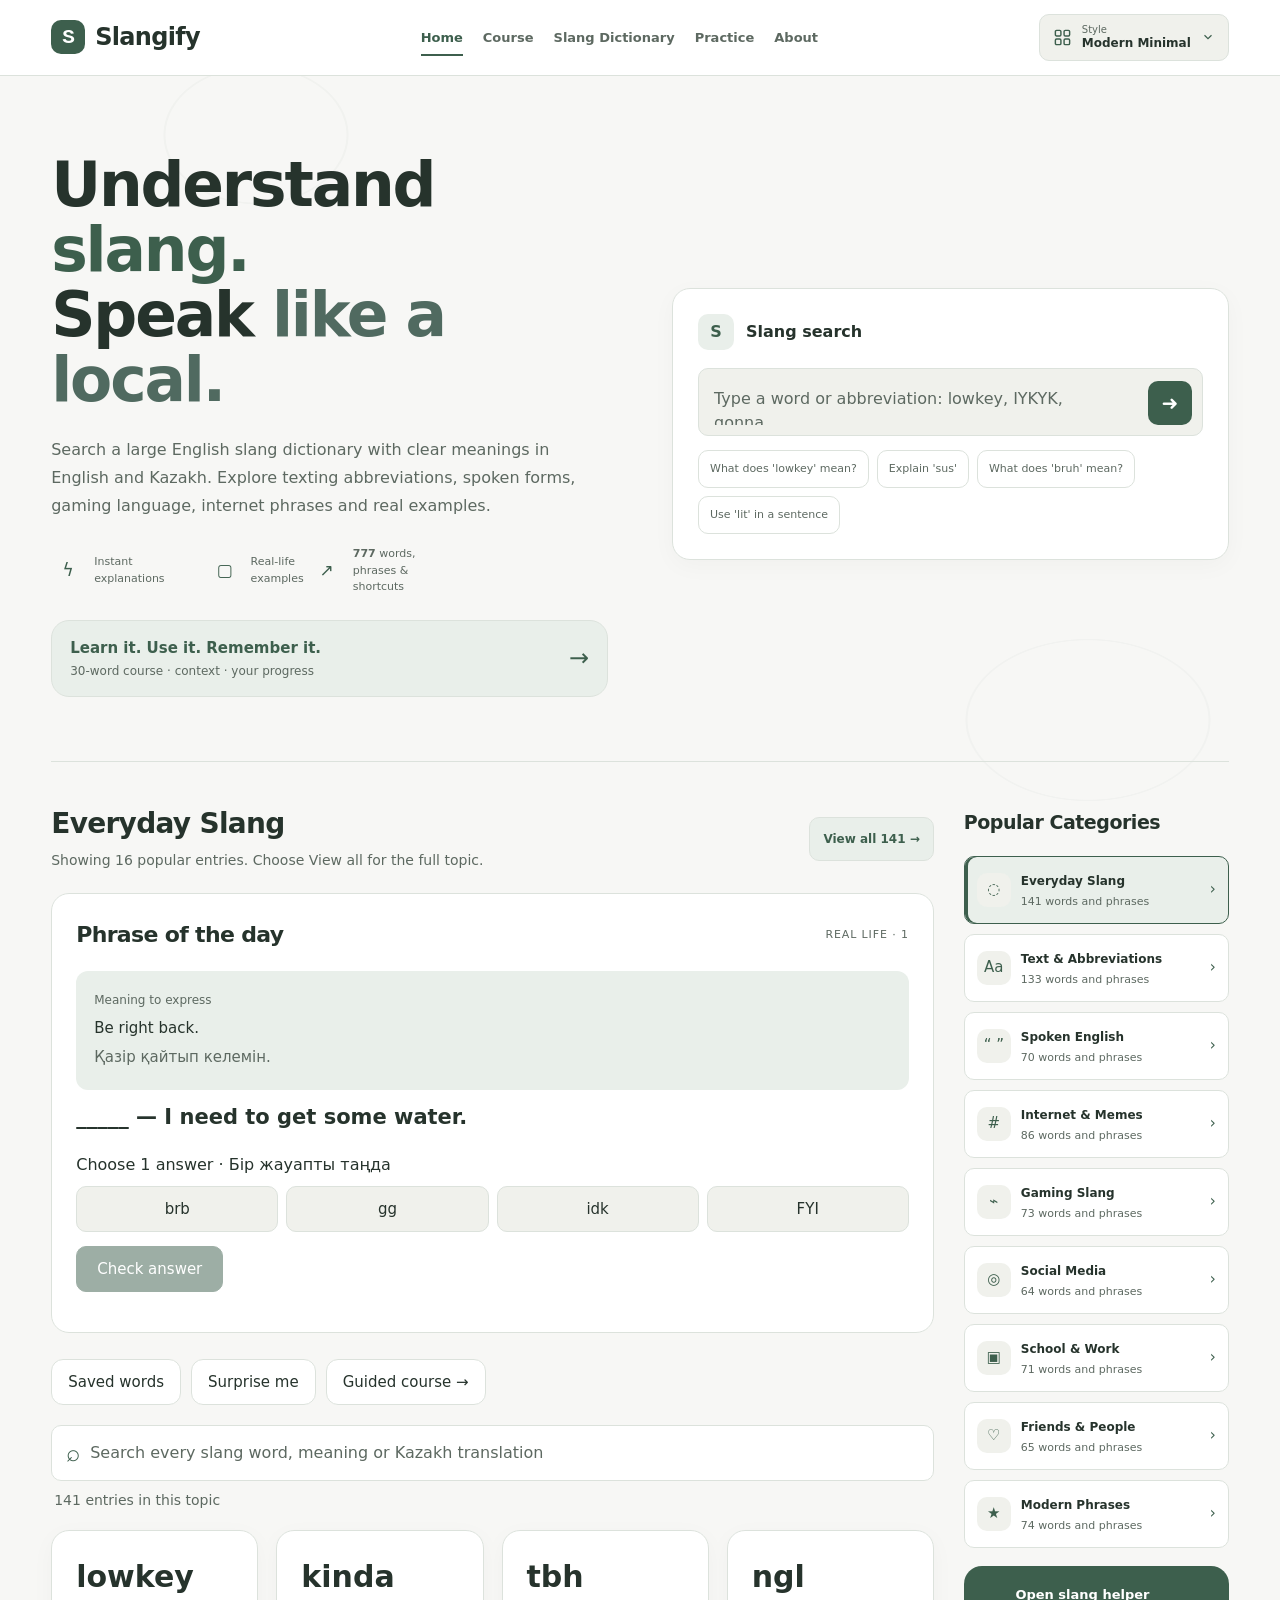
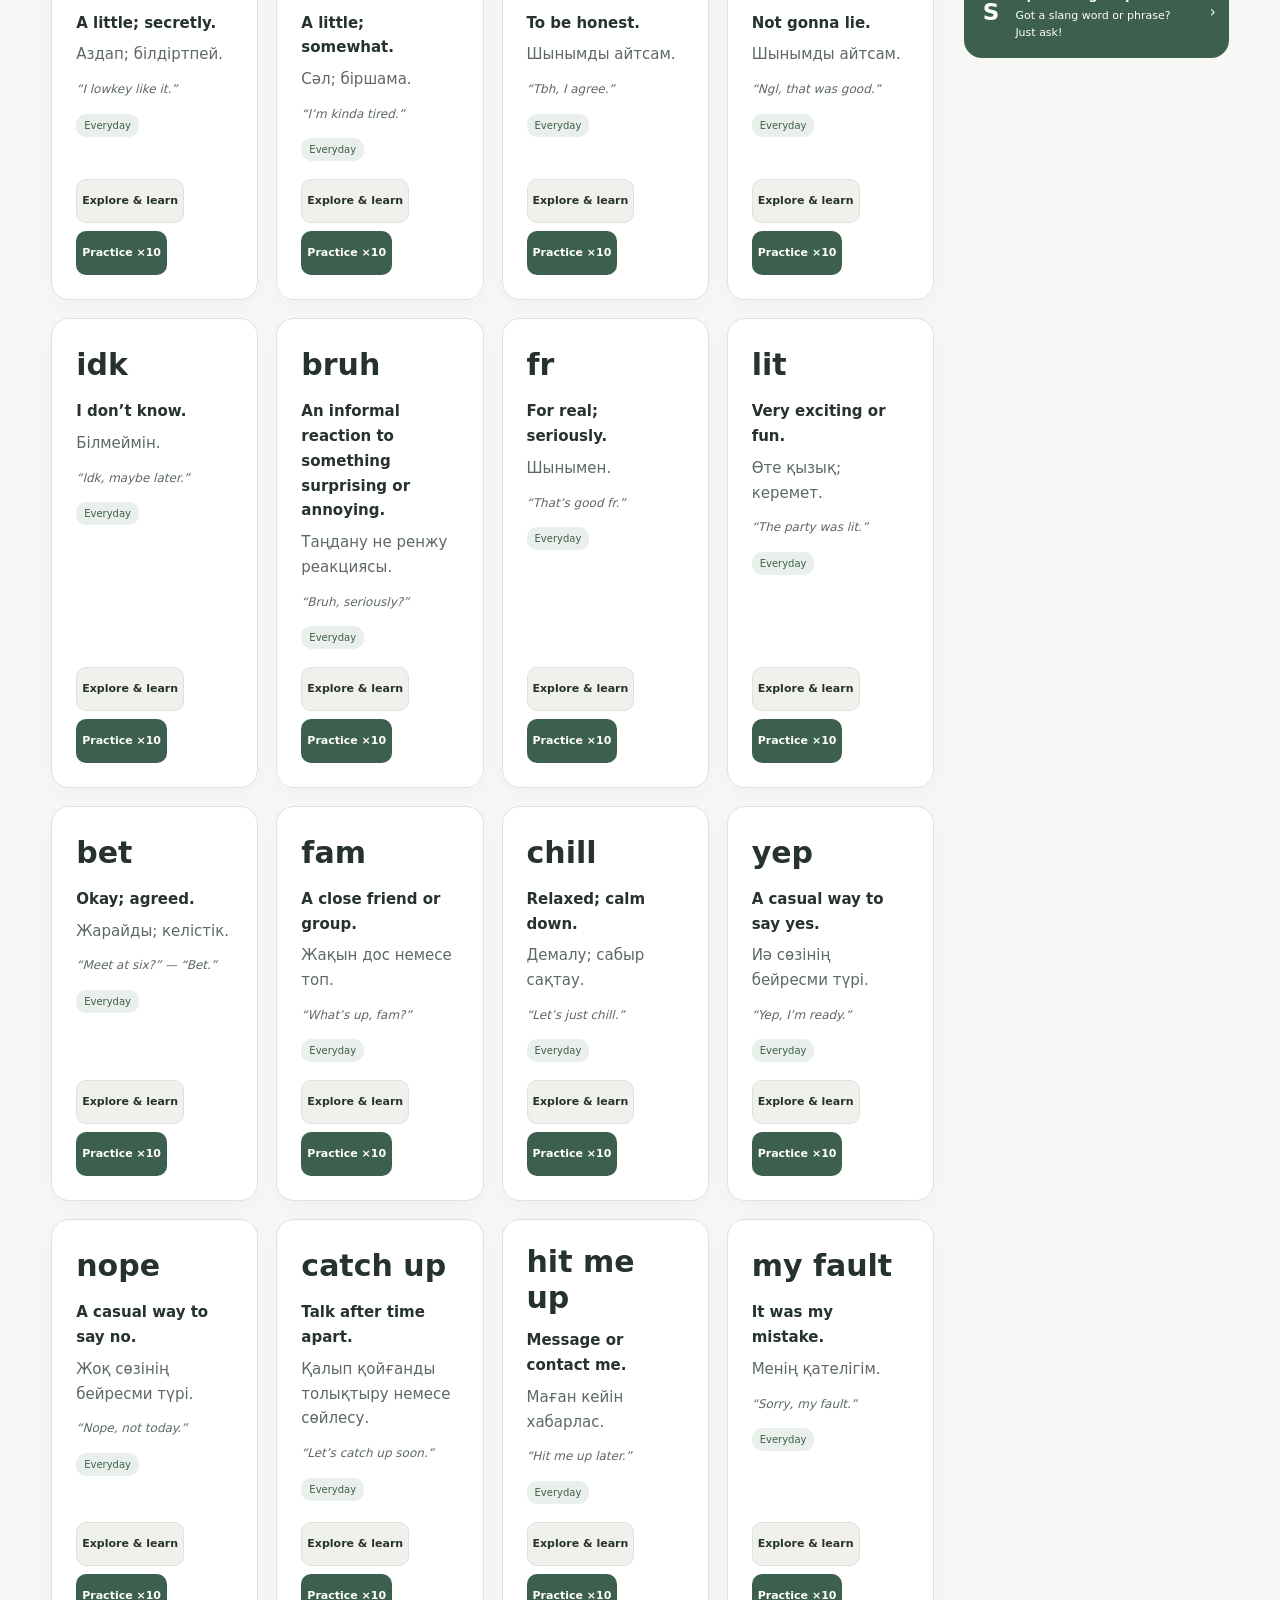
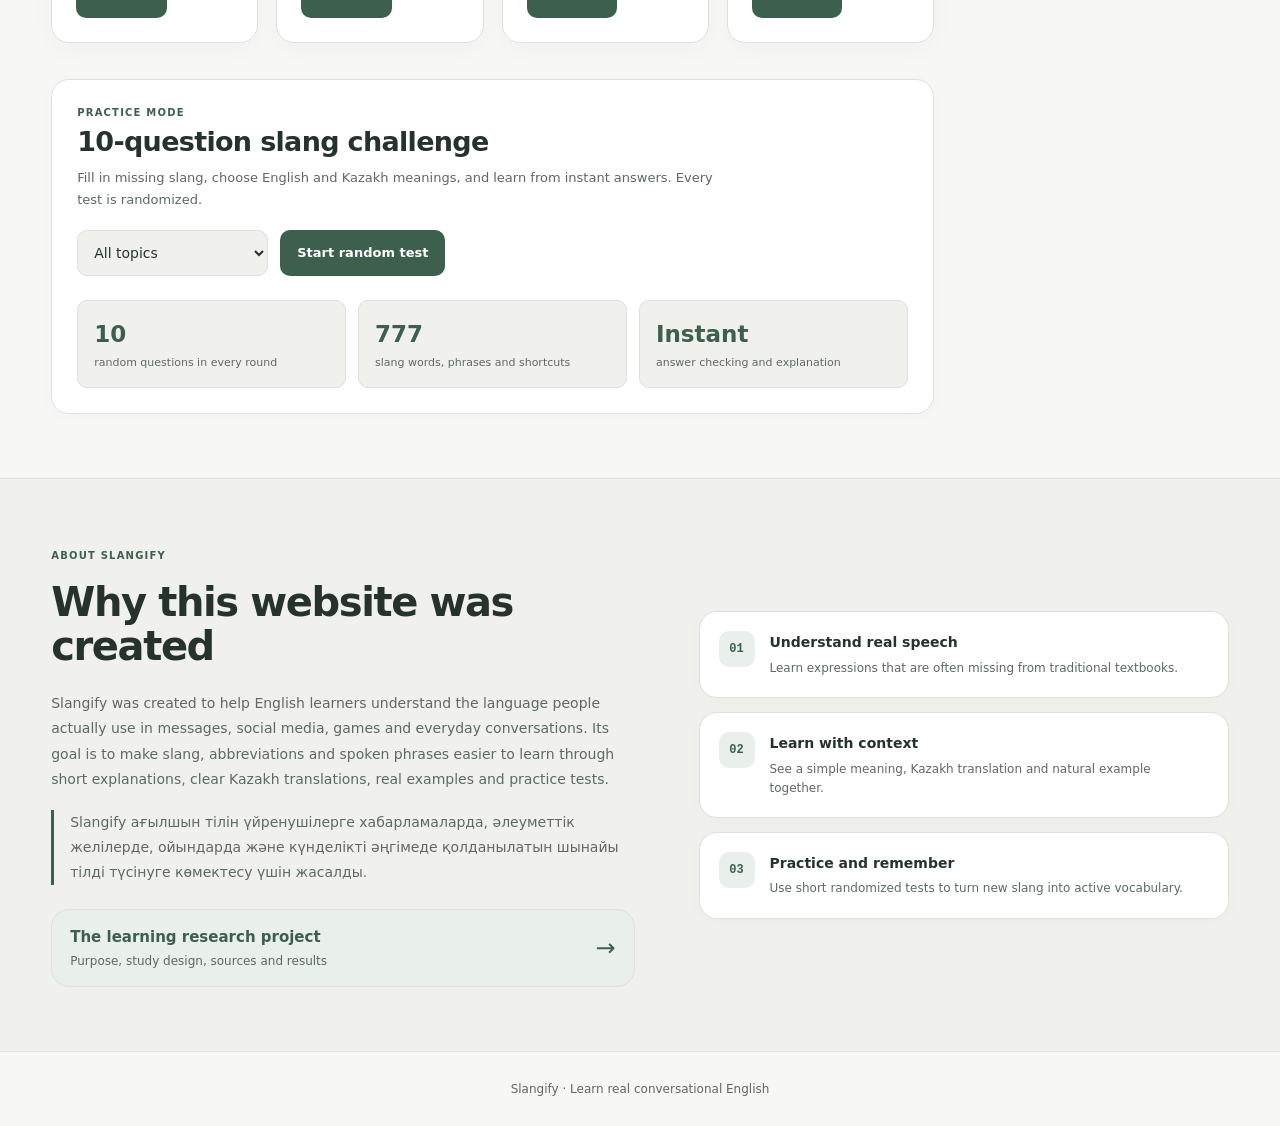
==== commit fbfda68f: "Remove overlapping easy-task distractor from daily practice" ====
--- a/index.html
+++ b/index.html
@@ -1046,7 +1046,7 @@
 <script src="dictionary-content.js?v=20260919a"></script>
 <script src="learning-upgrade.js?v=20260919a"></script>
 <link rel="stylesheet" href="calm-theme.css?v=20260919a">
-<script src="daily-data.js?v=20260919a"></script>
+<script src="daily-data.js?v=20260919b"></script>
 <script src="daily-phrase.js?v=20260919a"></script>
 <script src="owner-mode.js?v=20260919a"></script>
 </body>
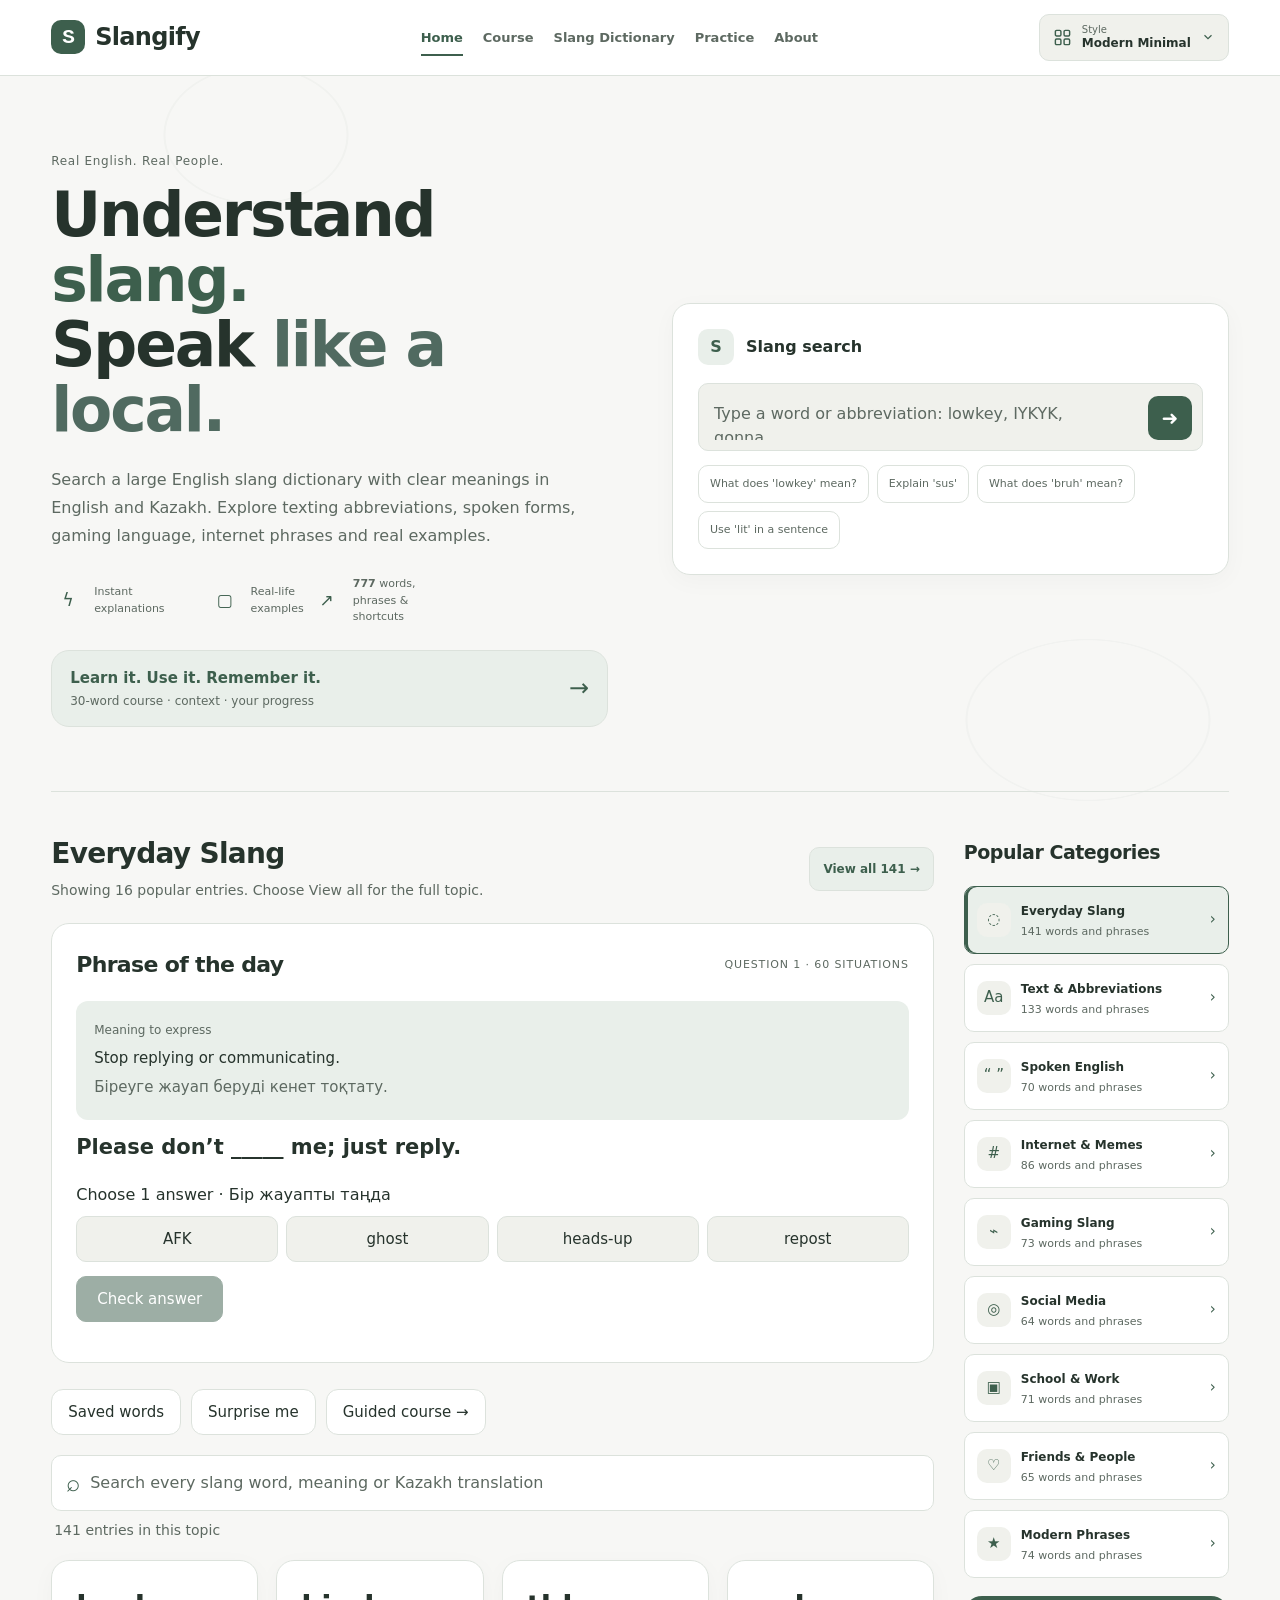
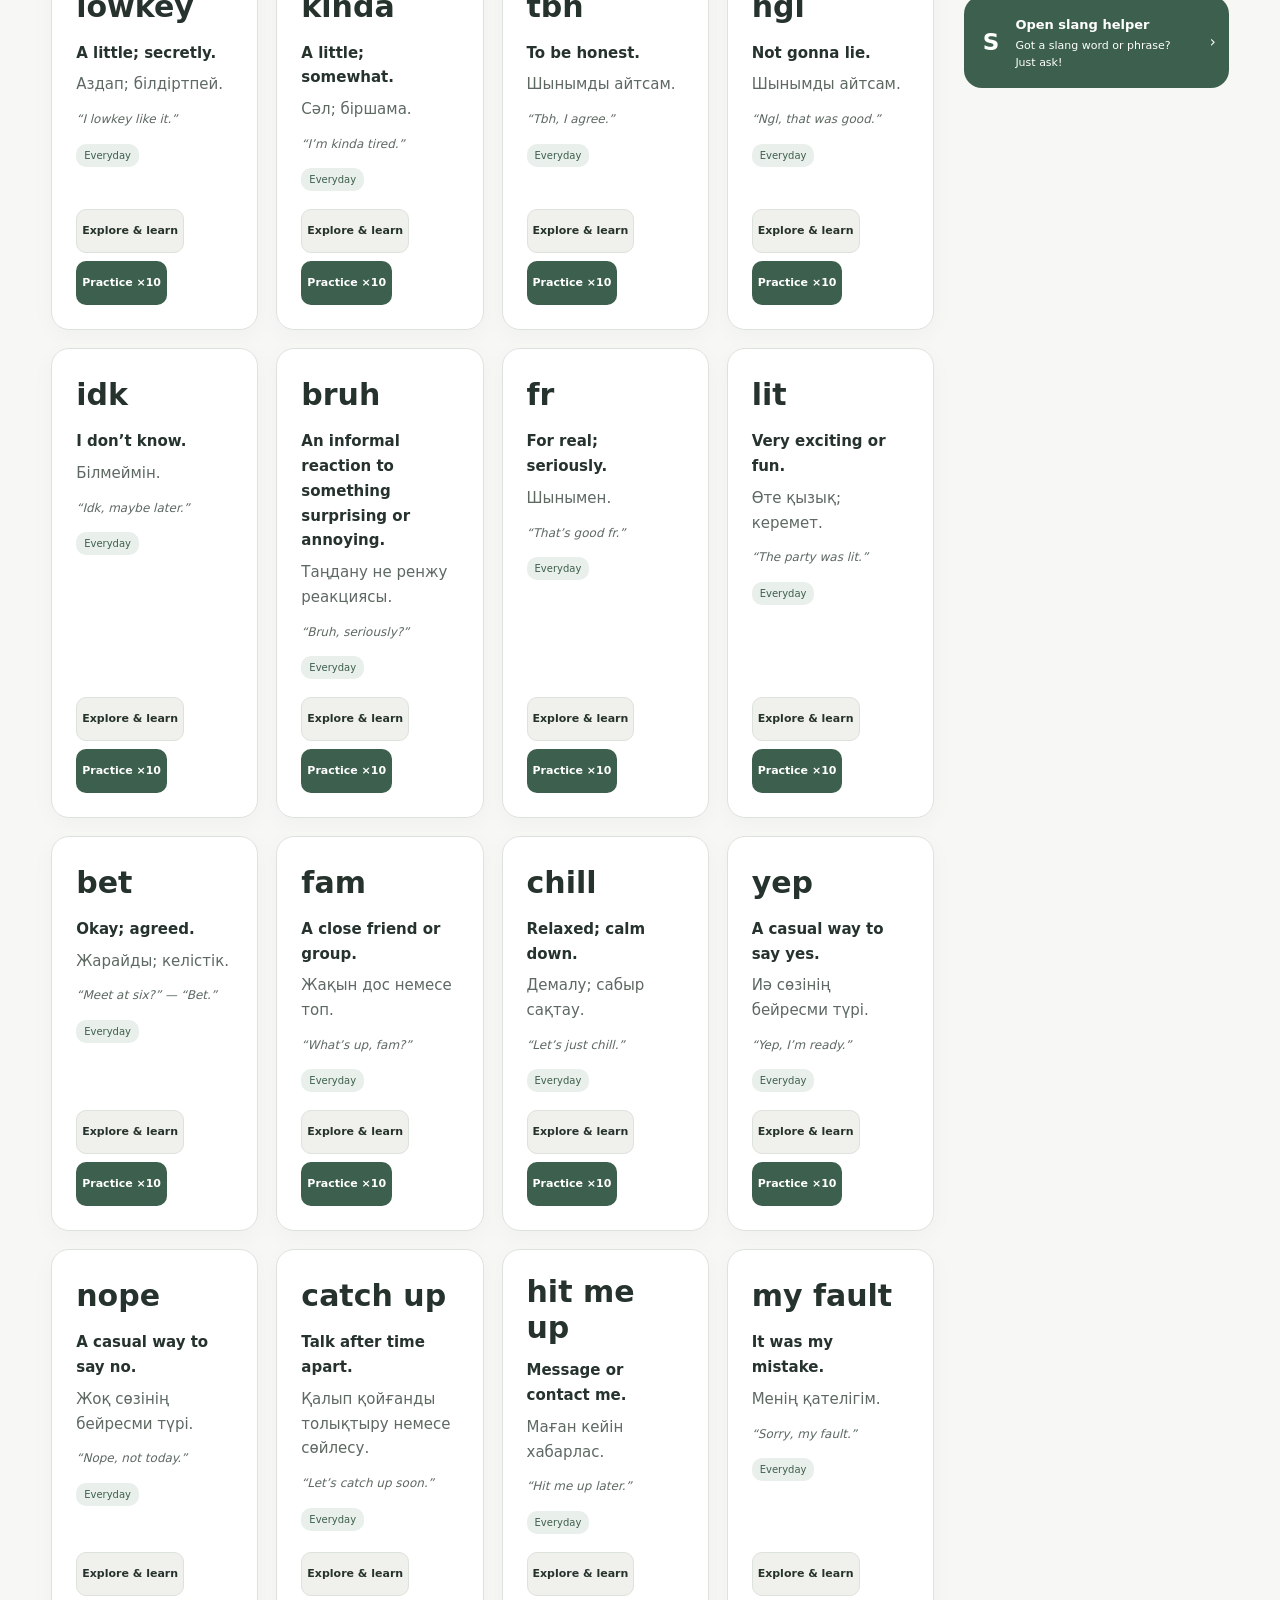
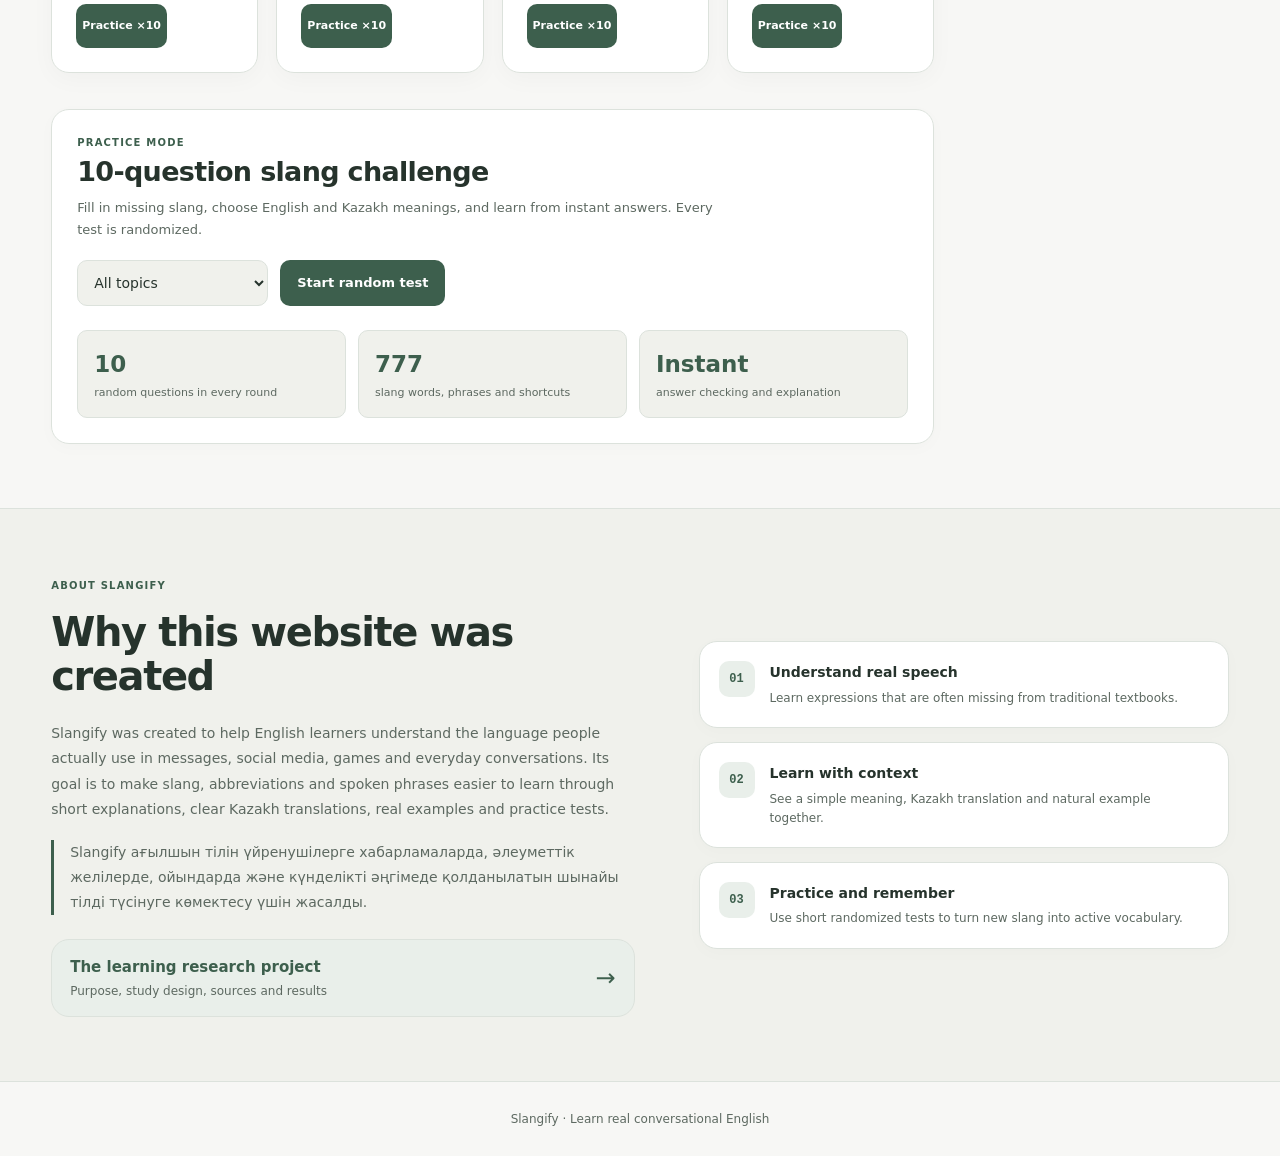
==== commit 15a2fd81: "Separate personal results from owner panel and expand daily practice to 60 situations" ====
--- a/index.html
+++ b/index.html
@@ -207,7 +207,7 @@
 <body data-mobile-view="home">
 <header class="topbar">
   <a class="brand" href="#"><span class="brand-mark"></span>Slangify</a>
-  <div class="tagline">Real English. Real People.</div>
+  <div class="tagline" data-owner-step="first">Real English. Real People.</div>
   <nav aria-label="Main navigation"><a class="active" href="#home">Home</a><a href="course.html">Course</a><a href="#dictionary">Slang Dictionary</a><a href="#practice">Practice</a><a href="#about">About</a></nav>
   <div class="top-actions">
     <button class="style-trigger" id="styleTrigger" type="button" aria-haspopup="dialog" aria-controls="styleDialog" aria-expanded="false" aria-label="Change website style">
@@ -221,7 +221,8 @@
 <main id="home" class="wrap">
   <section class="hero">
     <div>
-      <h1>Understand <span class="blue">slang.</span><br>Speak <span class="grad">like a local.</span></h1>
+      <p class="hero-tagline" data-owner-step="first">Real English. Real People.</p>
+      <h1><span id="owner-title-trigger">Understand <span class="blue">slang.</span></span><br>Speak <span class="grad">like a local.</span></h1>
       <p class="hero-copy">Search a large English slang dictionary with clear meanings in English and Kazakh. Explore texting abbreviations, spoken forms, gaming language, internet phrases and real examples.</p>
       <p class="mobile-intro">Real English, made simple. Short meanings in English and Kazakh.</p>
       <div class="features">
@@ -1045,9 +1046,9 @@
 <script src="dictionary-additions.js?v=20260919a"></script>
 <script src="dictionary-content.js?v=20260919a"></script>
 <script src="learning-upgrade.js?v=20260919a"></script>
-<link rel="stylesheet" href="calm-theme.css?v=20260919a">
-<script src="daily-data.js?v=20260919b"></script>
-<script src="daily-phrase.js?v=20260919a"></script>
-<script src="owner-mode.js?v=20260919a"></script>
+<link rel="stylesheet" href="calm-theme.css?v=20260919c">
+<script src="daily-data.js?v=20260919c"></script>
+<script src="daily-phrase.js?v=20260919c"></script>
+<script src="owner-mode.js?v=20260919c"></script>
 </body>
 </html>
--- a/calm-theme.css
+++ b/calm-theme.css
@@ -46,3 +46,8 @@
 @media(max-width:600px){.daily-check{width:100%}.daily-actions button{flex:1 1 130px}.word-studio{padding:18px}.studio-tabs{gap:6px}.studio-tabs button{min-height:44px;padding:9px 11px}.daily-clue{padding:13px}}
 
 @media(max-width:760px){body[data-mobile-view="practice"] .daily-phrase{display:none}}
+.hero-tagline{display:none;color:var(--muted);font-size:12px;letter-spacing:.06em;margin:0 0 12px}
+@media(max-width:1440px){.hero-tagline{display:block}}
+[data-owner-step][role="button"],#owner-title-trigger[role="button"]{cursor:pointer}
+[data-owner-step]:focus-visible,#owner-title-trigger:focus-visible{outline:2px solid var(--accent);outline-offset:5px;border-radius:4px}
+.owner-results [hidden]{display:none!important}.owner-results-import{display:grid;gap:8px;margin:18px 0;font-size:13px}.owner-results-import input{max-width:100%}
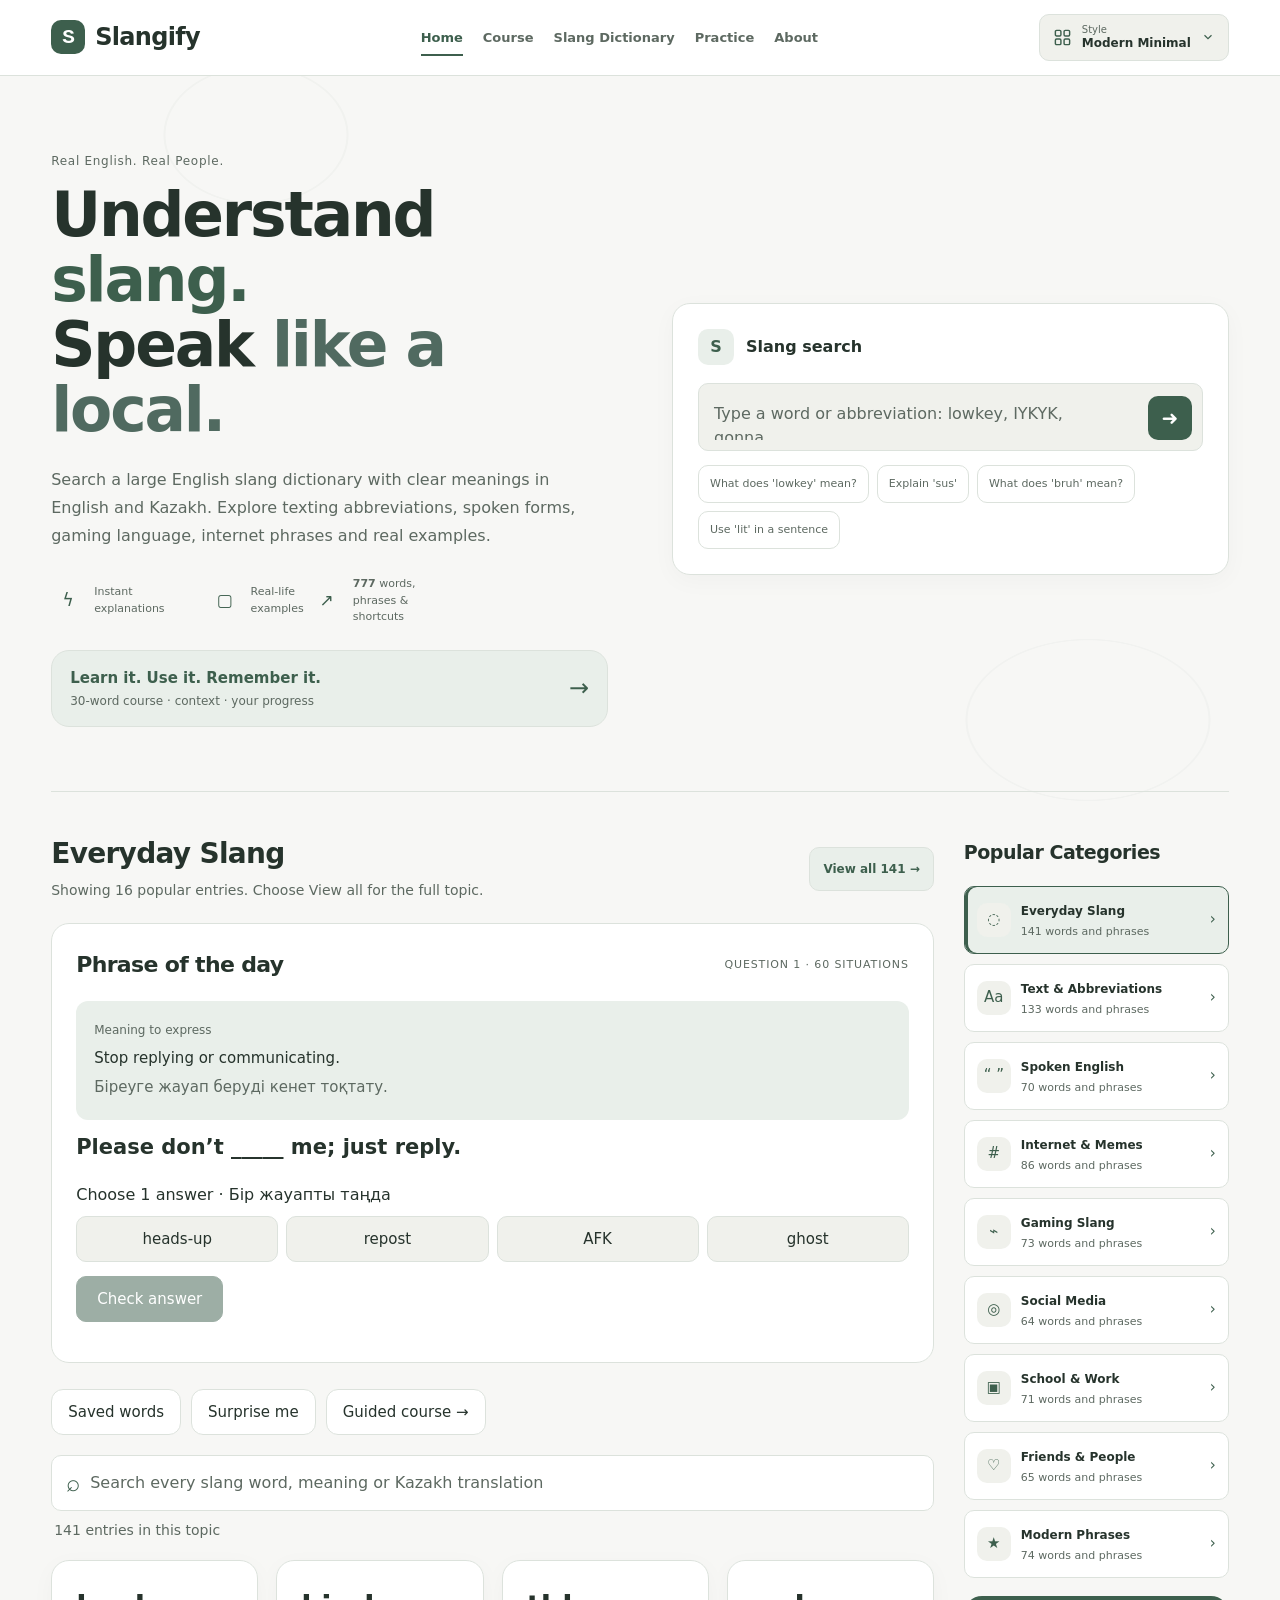
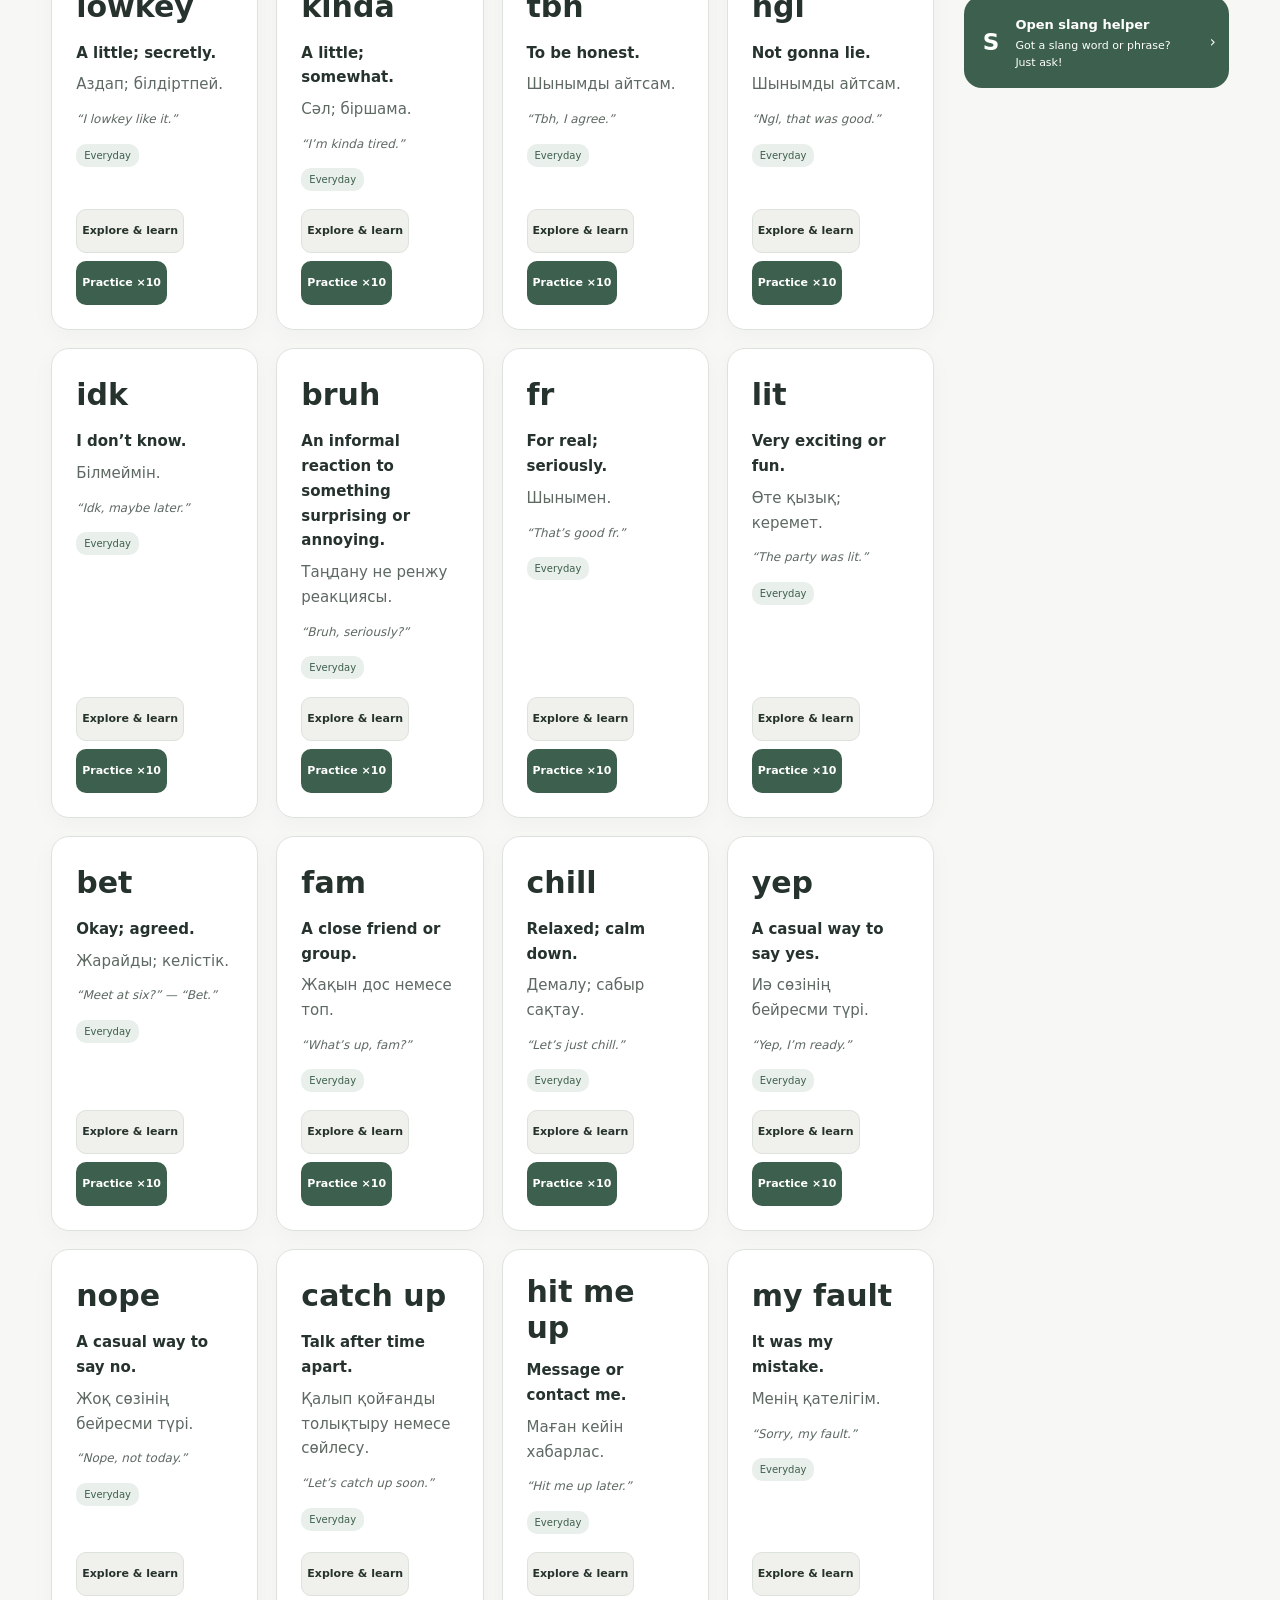
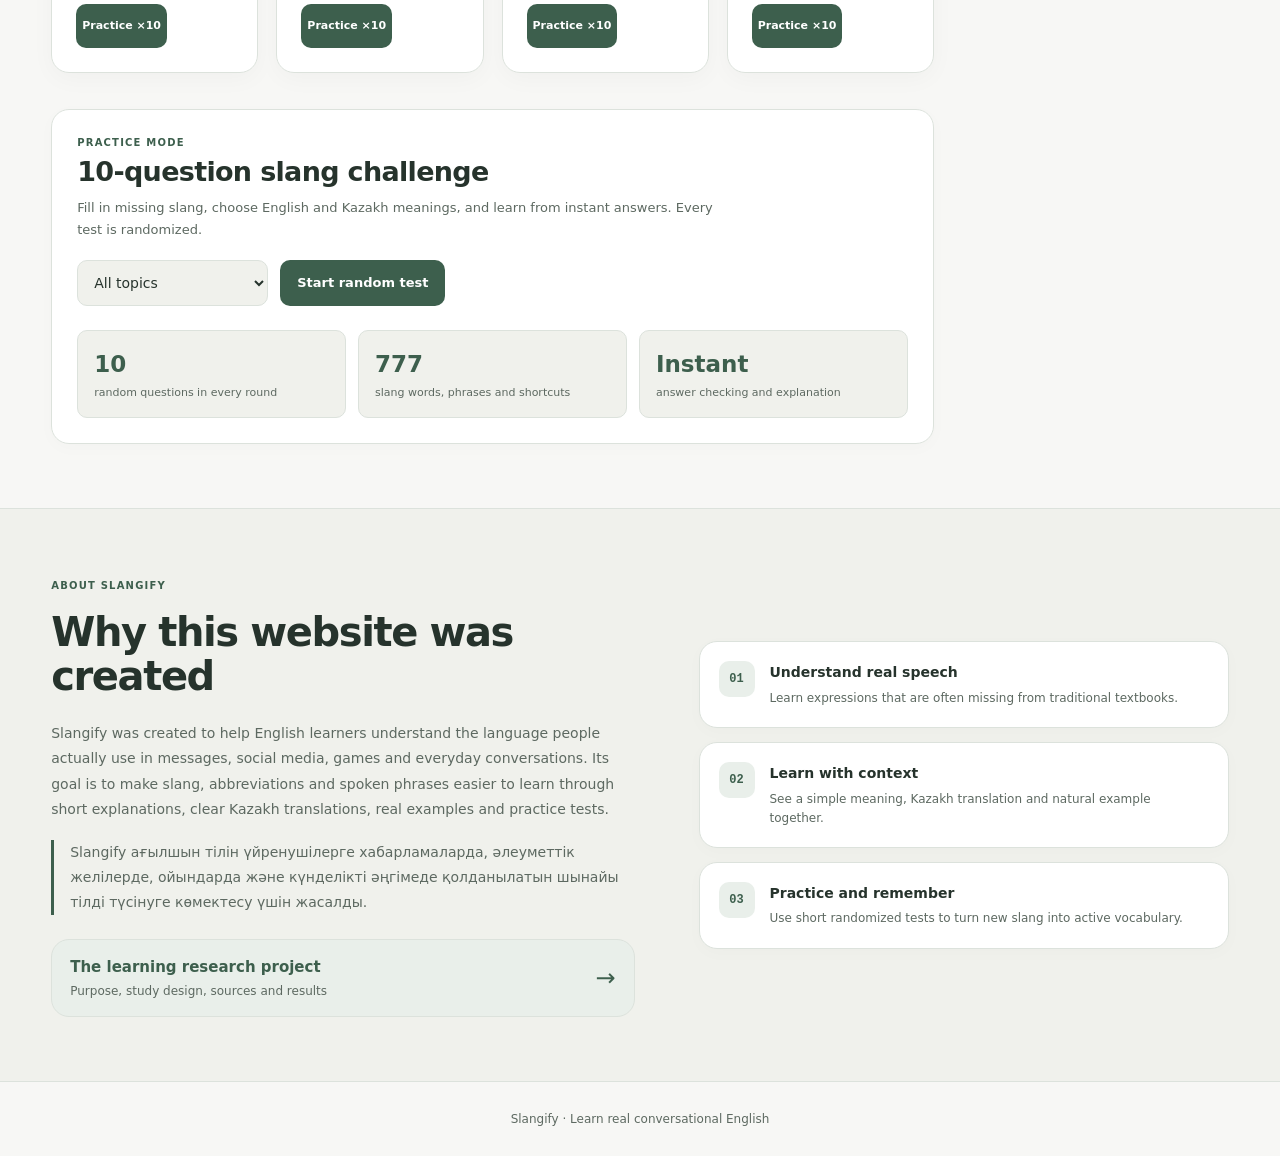
==== commit 6d94e9c0: "Always activate results gesture and provide verified owner recovery login" ====
--- a/index.html
+++ b/index.html
@@ -1046,9 +1046,10 @@
 <script src="dictionary-additions.js?v=20260919a"></script>
 <script src="dictionary-content.js?v=20260919a"></script>
 <script src="learning-upgrade.js?v=20260919a"></script>
-<link rel="stylesheet" href="calm-theme.css?v=20260919c">
+<link rel="stylesheet" href="calm-theme.css?v=20260919d">
 <script src="daily-data.js?v=20260919c"></script>
 <script src="daily-phrase.js?v=20260919c"></script>
-<script src="owner-mode.js?v=20260919c"></script>
+<script src="editor-api.js?v=20260914c"></script>
+<script src="owner-mode.js?v=20260919d"></script>
 </body>
 </html>
--- a/calm-theme.css
+++ b/calm-theme.css
@@ -51,3 +51,5 @@
 [data-owner-step][role="button"],#owner-title-trigger[role="button"]{cursor:pointer}
 [data-owner-step]:focus-visible,#owner-title-trigger:focus-visible{outline:2px solid var(--accent);outline-offset:5px;border-radius:4px}
 .owner-results [hidden]{display:none!important}.owner-results-import{display:grid;gap:8px;margin:18px 0;font-size:13px}.owner-results-import input{max-width:100%}
+.owner-step-ready{outline:2px solid var(--accent);outline-offset:5px;border-radius:4px}
+.owner-results form{display:grid;gap:12px;margin:20px 0}.owner-results input[type="password"]{font:inherit;min-height:44px;padding:10px;border:1px solid var(--line);border-radius:8px;color:var(--ink);background:var(--surface)}.owner-results button{min-height:44px;font:inherit;cursor:pointer}
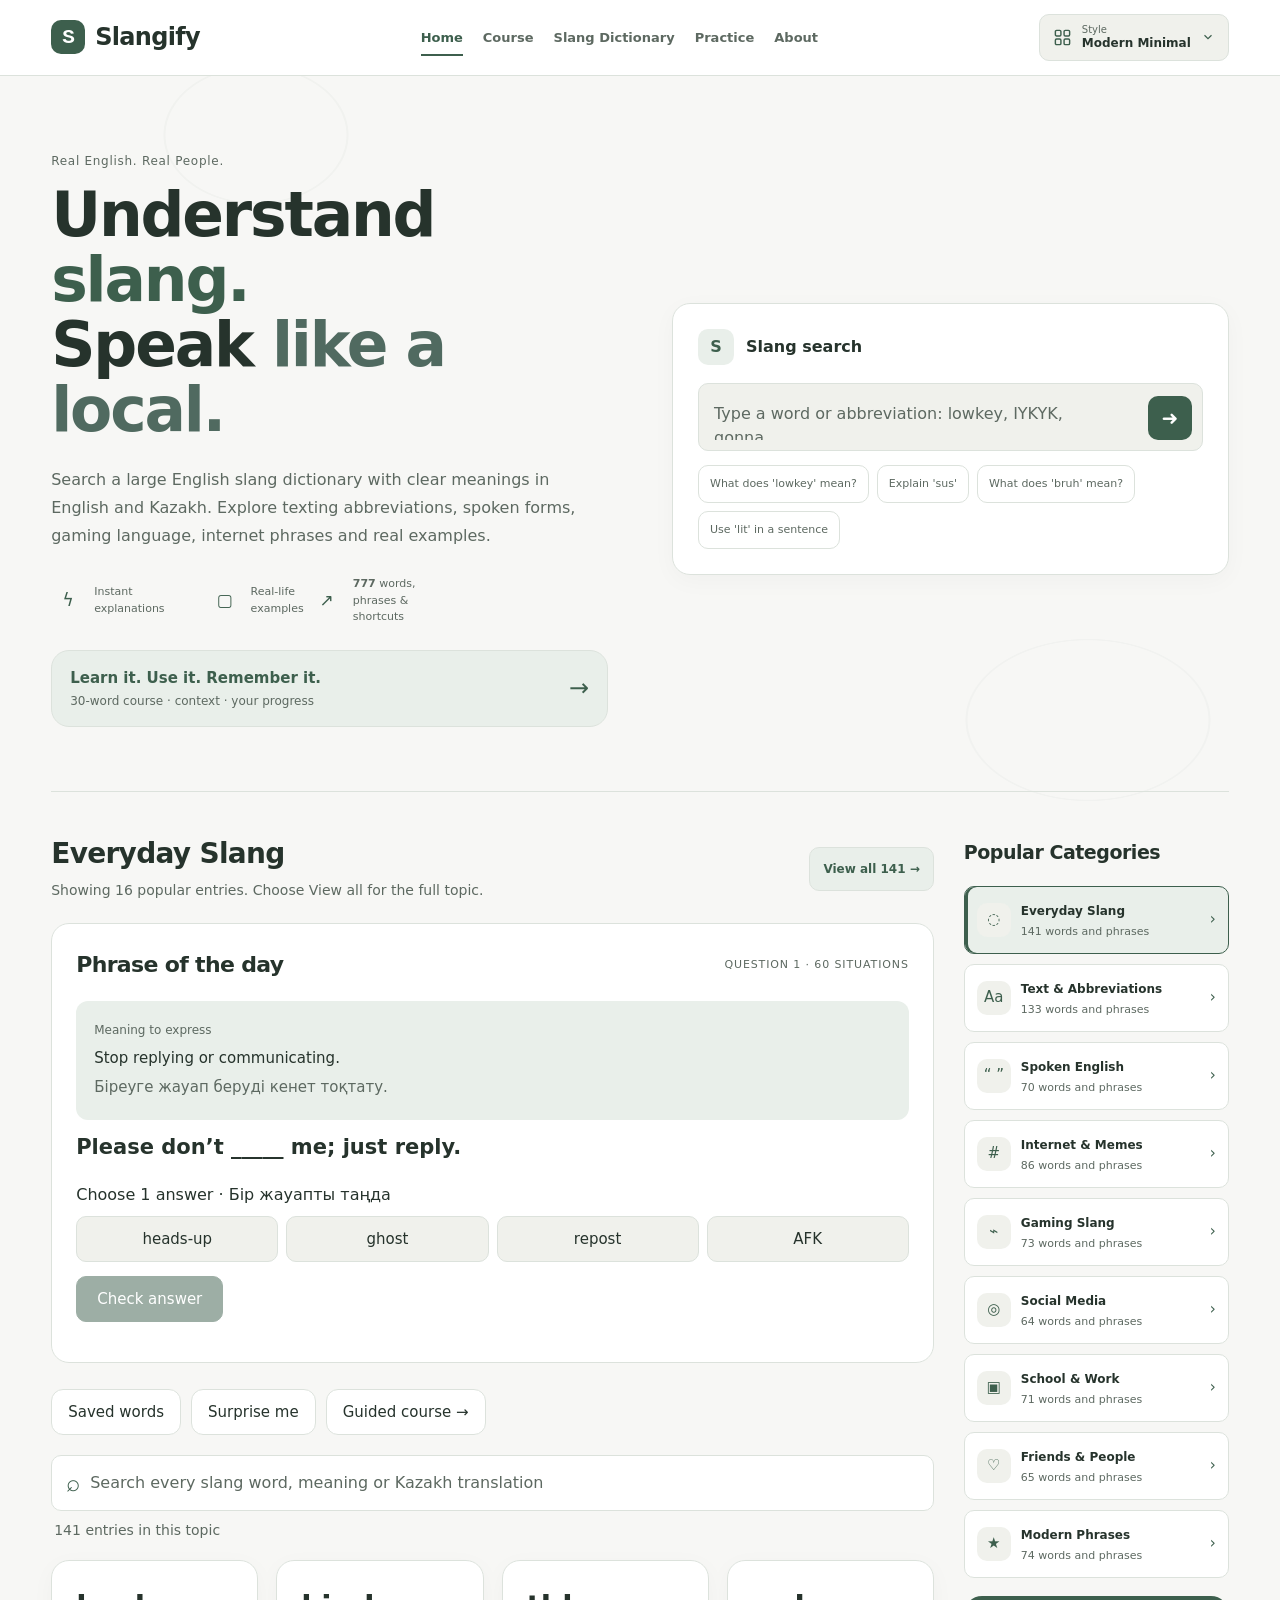
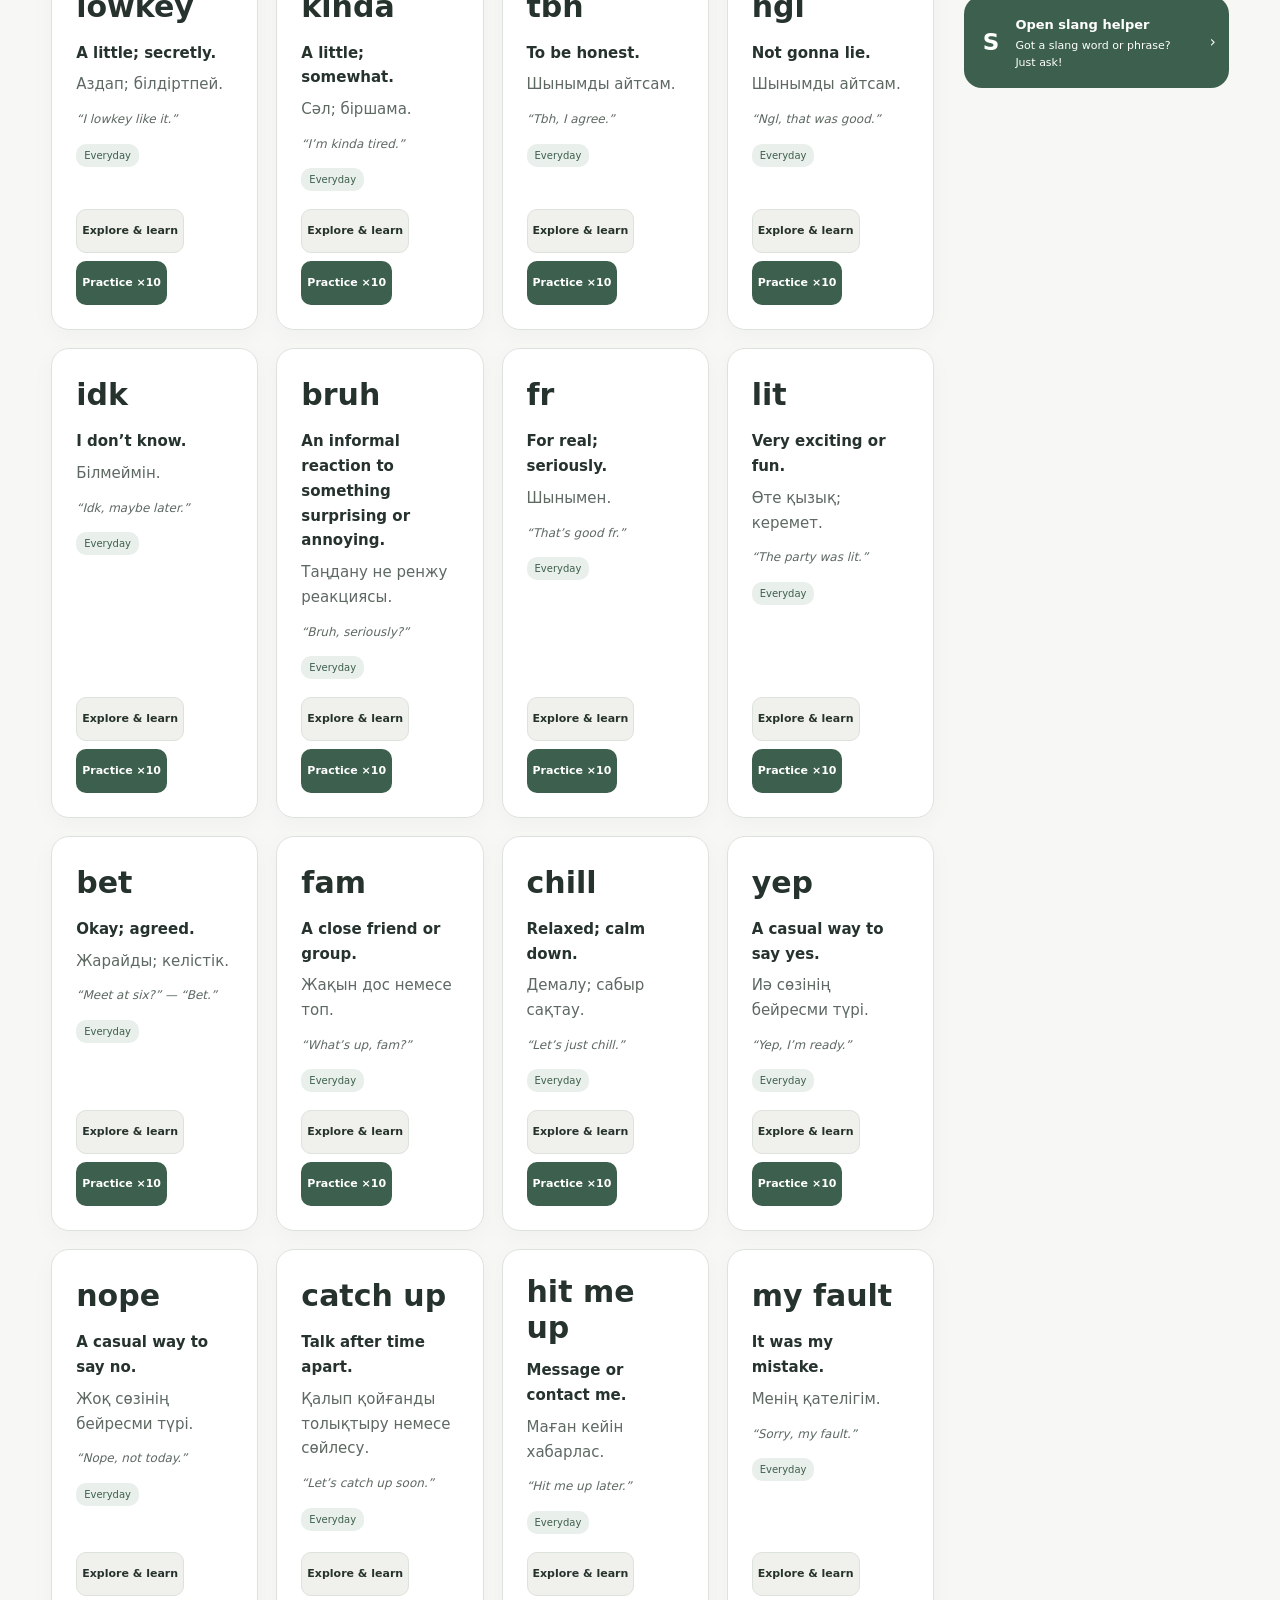
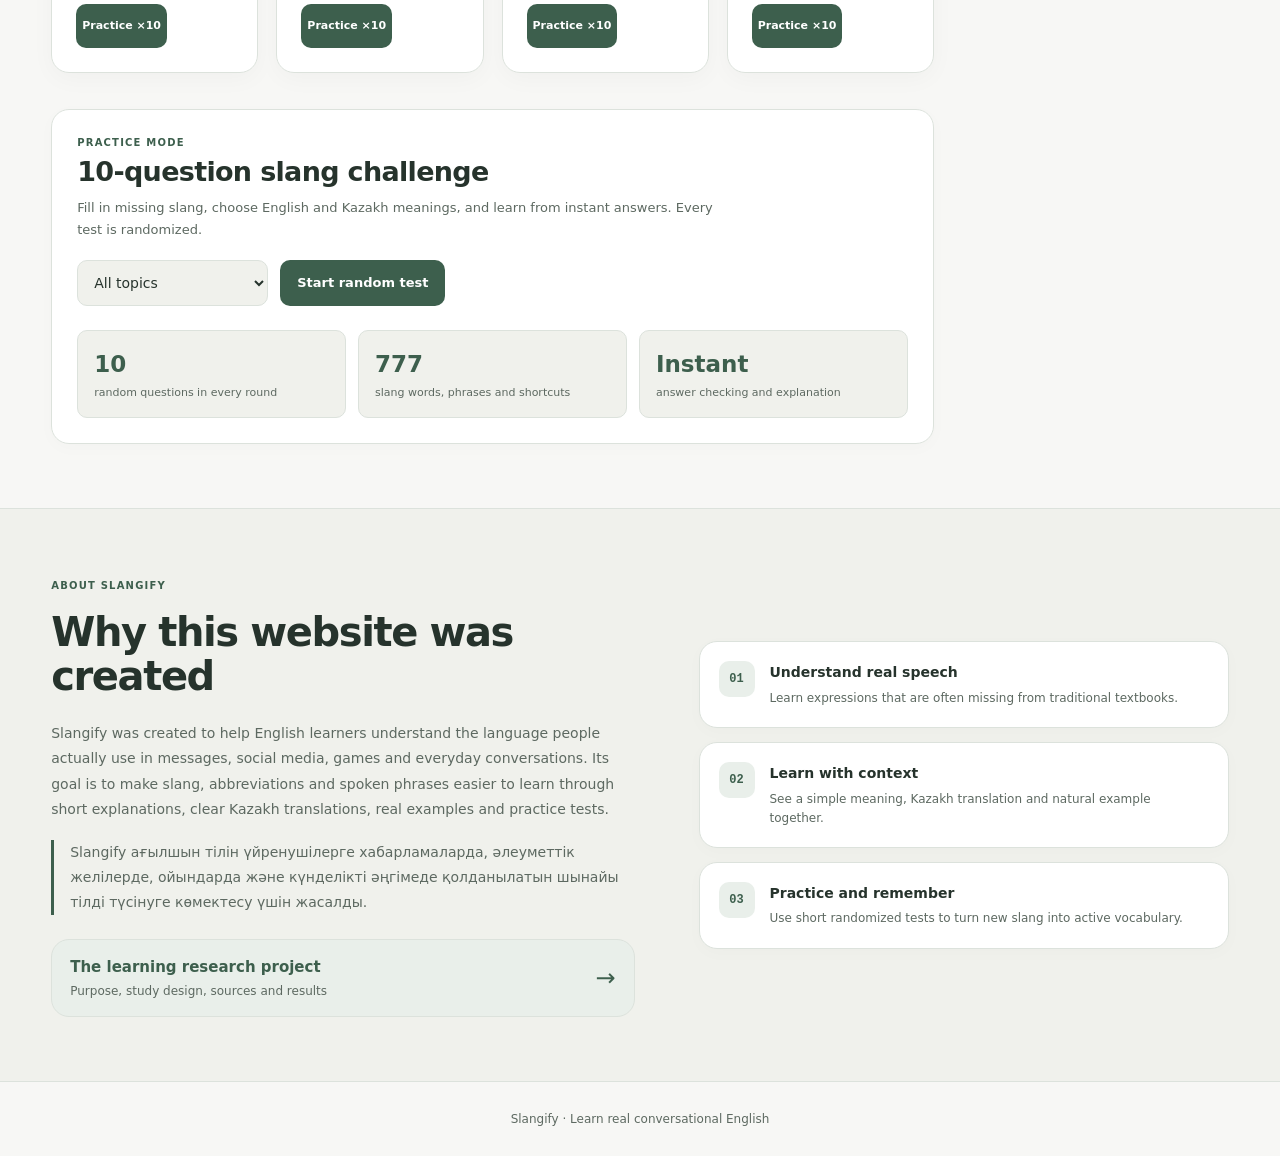
==== commit aad23007: "Open local statistics with an unmarked five-second gesture, without a token" ====
--- a/index.html
+++ b/index.html
@@ -1046,10 +1046,9 @@
 <script src="dictionary-additions.js?v=20260919a"></script>
 <script src="dictionary-content.js?v=20260919a"></script>
 <script src="learning-upgrade.js?v=20260919a"></script>
-<link rel="stylesheet" href="calm-theme.css?v=20260919d">
+<link rel="stylesheet" href="calm-theme.css?v=20260919e">
 <script src="daily-data.js?v=20260919c"></script>
 <script src="daily-phrase.js?v=20260919c"></script>
-<script src="editor-api.js?v=20260914c"></script>
-<script src="owner-mode.js?v=20260919d"></script>
+<script src="owner-mode.js?v=20260919e"></script>
 </body>
 </html>
--- a/calm-theme.css
+++ b/calm-theme.css
@@ -51,5 +51,4 @@
 [data-owner-step][role="button"],#owner-title-trigger[role="button"]{cursor:pointer}
 [data-owner-step]:focus-visible,#owner-title-trigger:focus-visible{outline:2px solid var(--accent);outline-offset:5px;border-radius:4px}
 .owner-results [hidden]{display:none!important}.owner-results-import{display:grid;gap:8px;margin:18px 0;font-size:13px}.owner-results-import input{max-width:100%}
-.owner-step-ready{outline:2px solid var(--accent);outline-offset:5px;border-radius:4px}
 .owner-results form{display:grid;gap:12px;margin:20px 0}.owner-results input[type="password"]{font:inherit;min-height:44px;padding:10px;border:1px solid var(--line);border-radius:8px;color:var(--ink);background:var(--surface)}.owner-results button{min-height:44px;font:inherit;cursor:pointer}
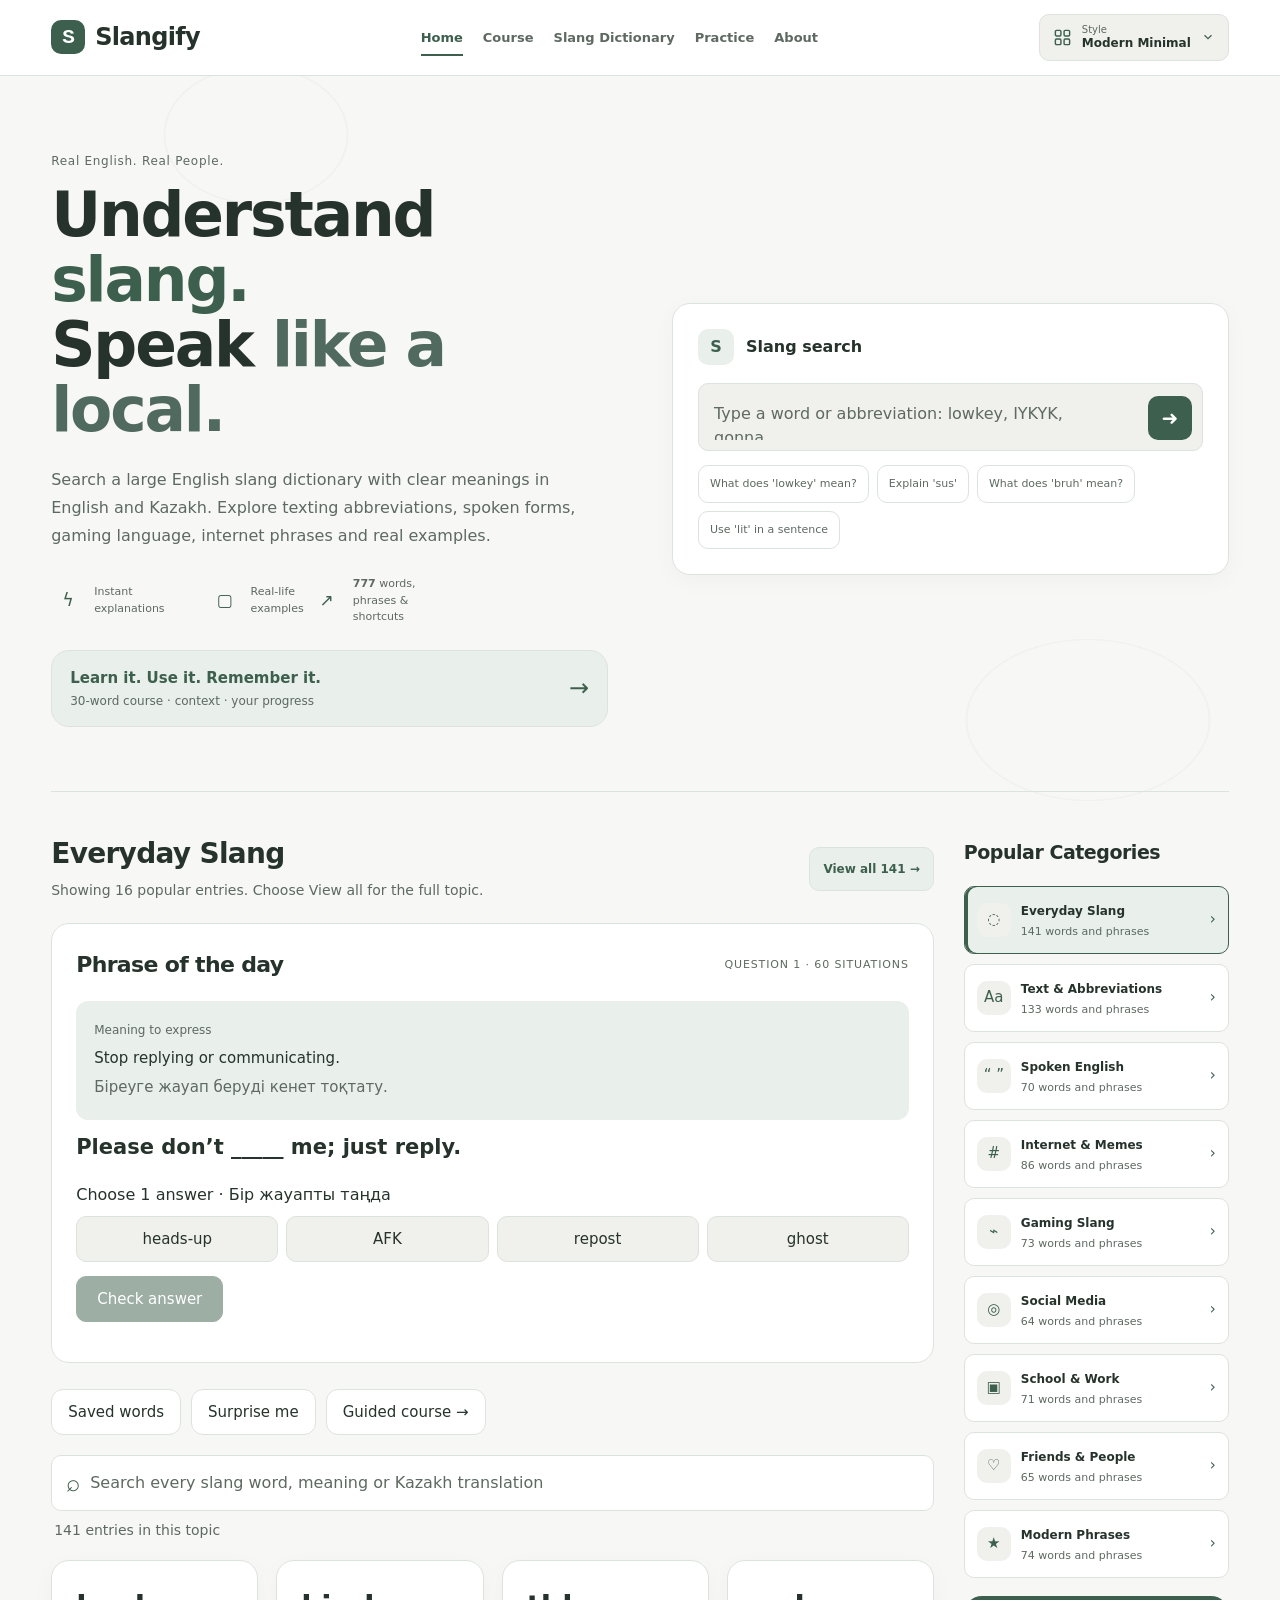
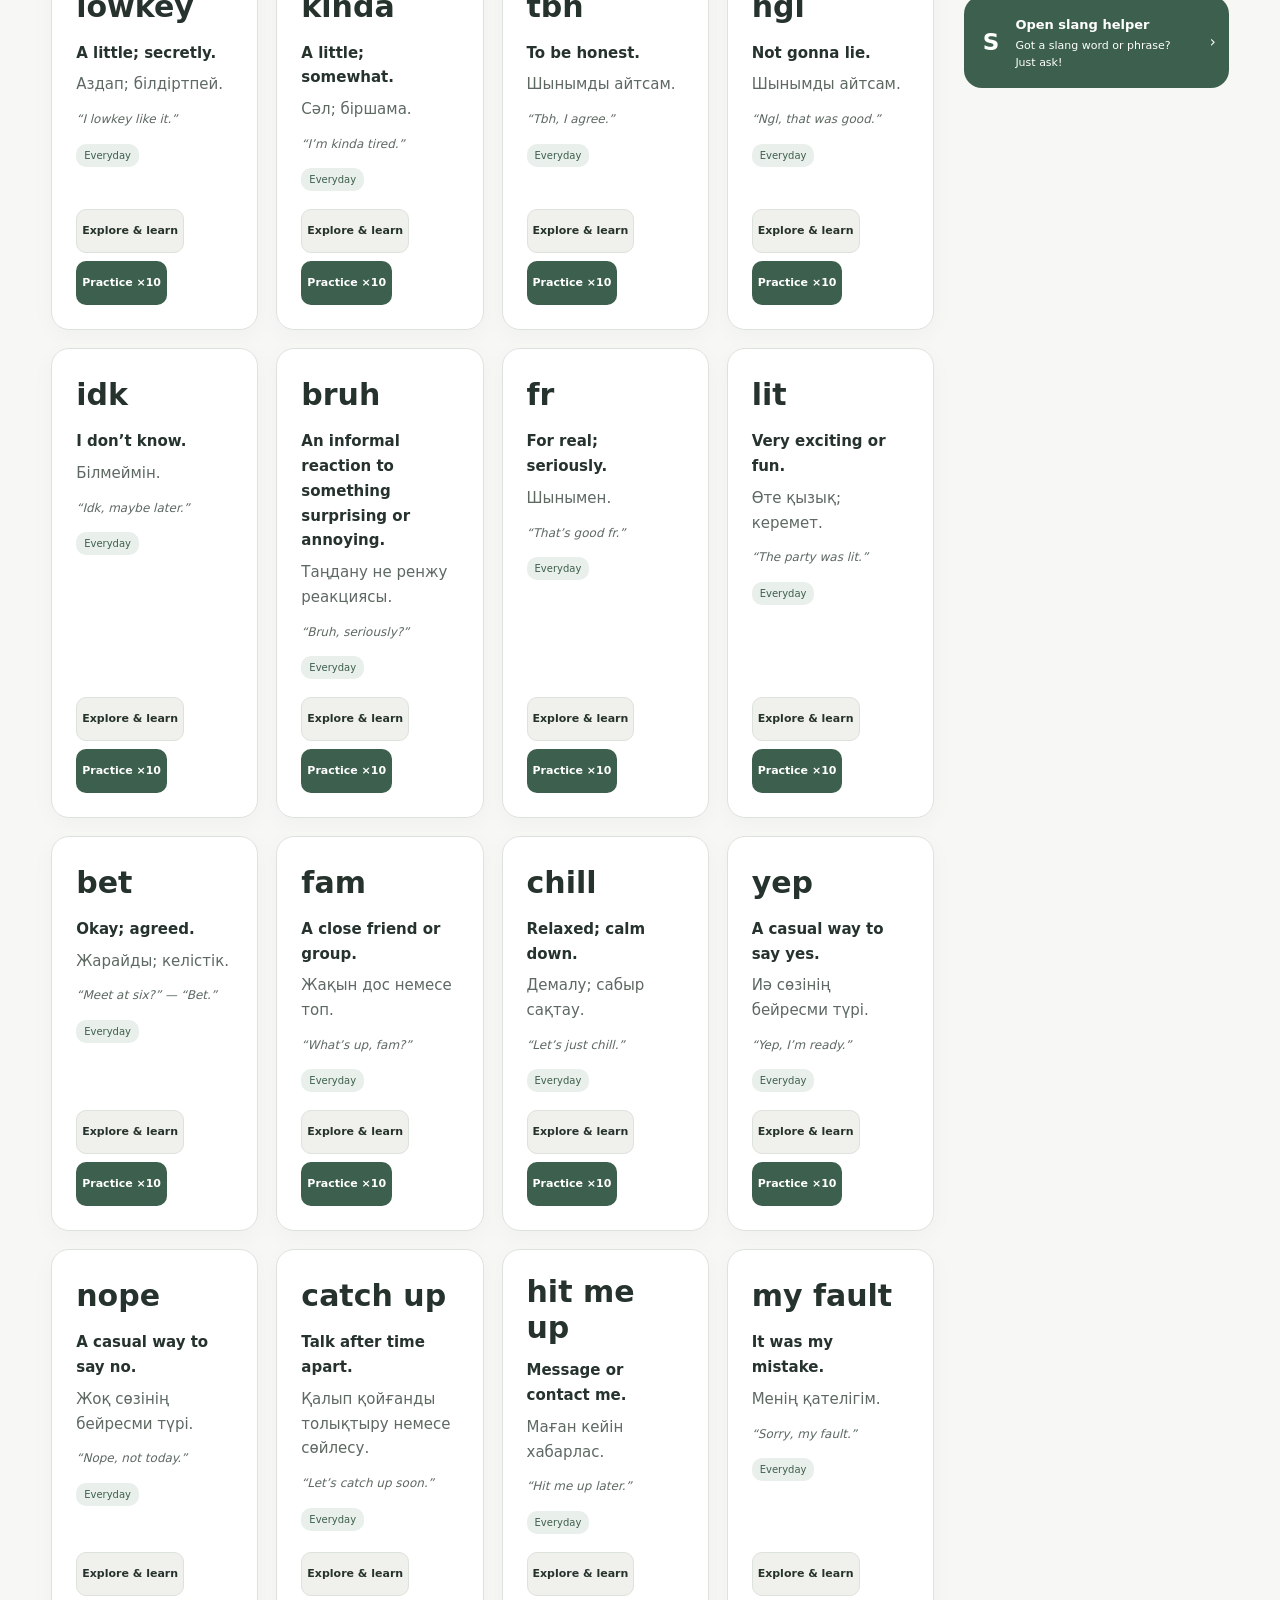
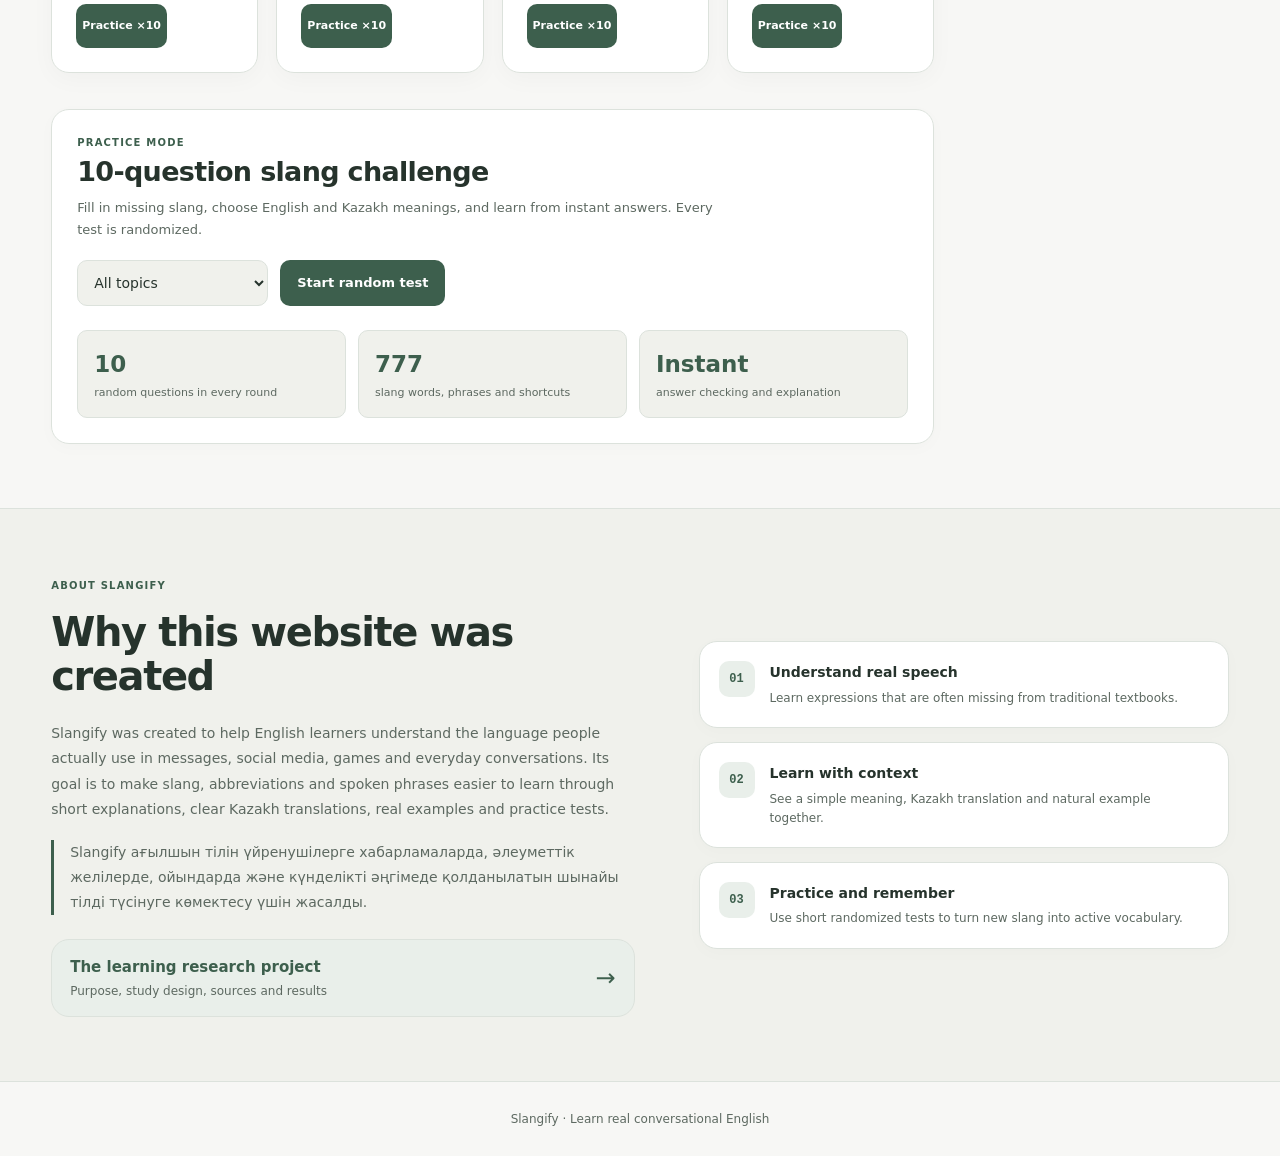
==== commit 213aa29c: "Add three study groups and clearly labelled sample statistics" ====
--- a/index.html
+++ b/index.html
@@ -1049,6 +1049,6 @@
 <link rel="stylesheet" href="calm-theme.css?v=20260919e">
 <script src="daily-data.js?v=20260919c"></script>
 <script src="daily-phrase.js?v=20260919c"></script>
-<script src="owner-mode.js?v=20260919e"></script>
+<script src="owner-mode.js?v=20260925e"></script>
 </body>
 </html>
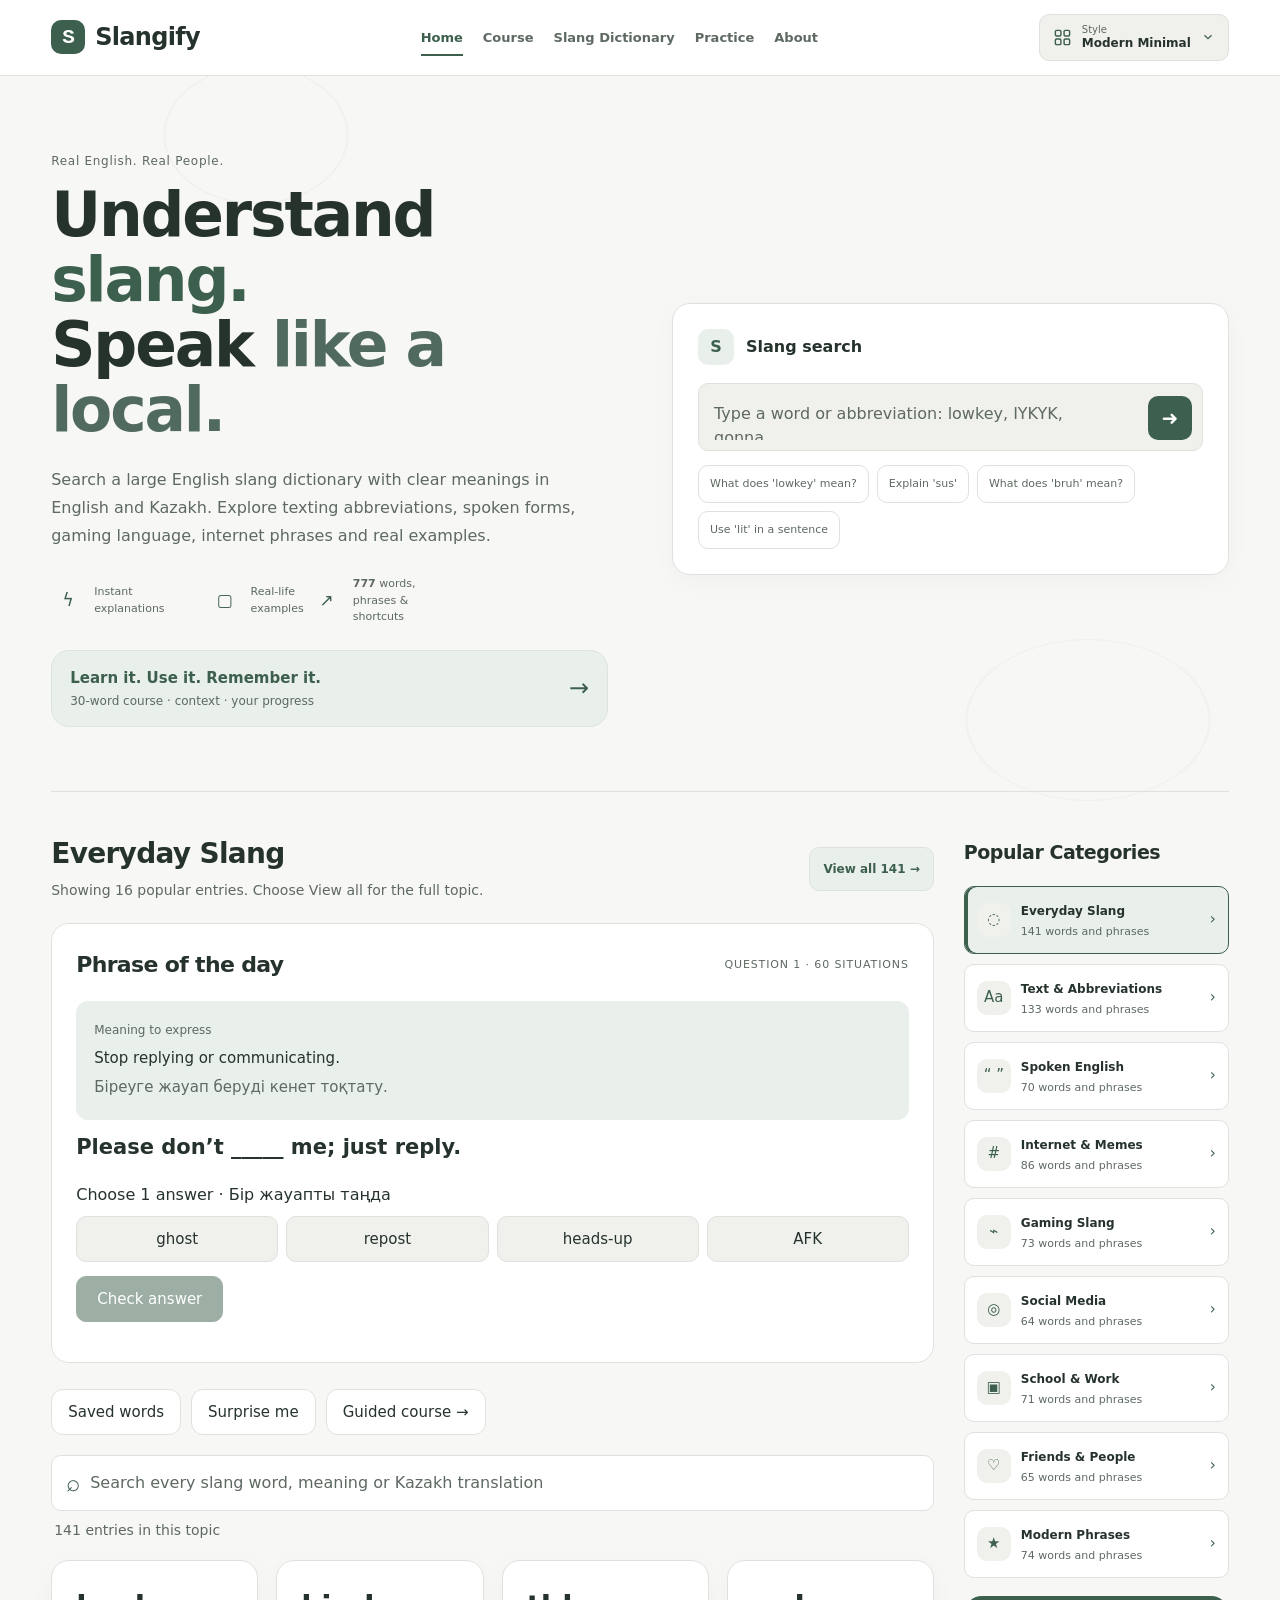
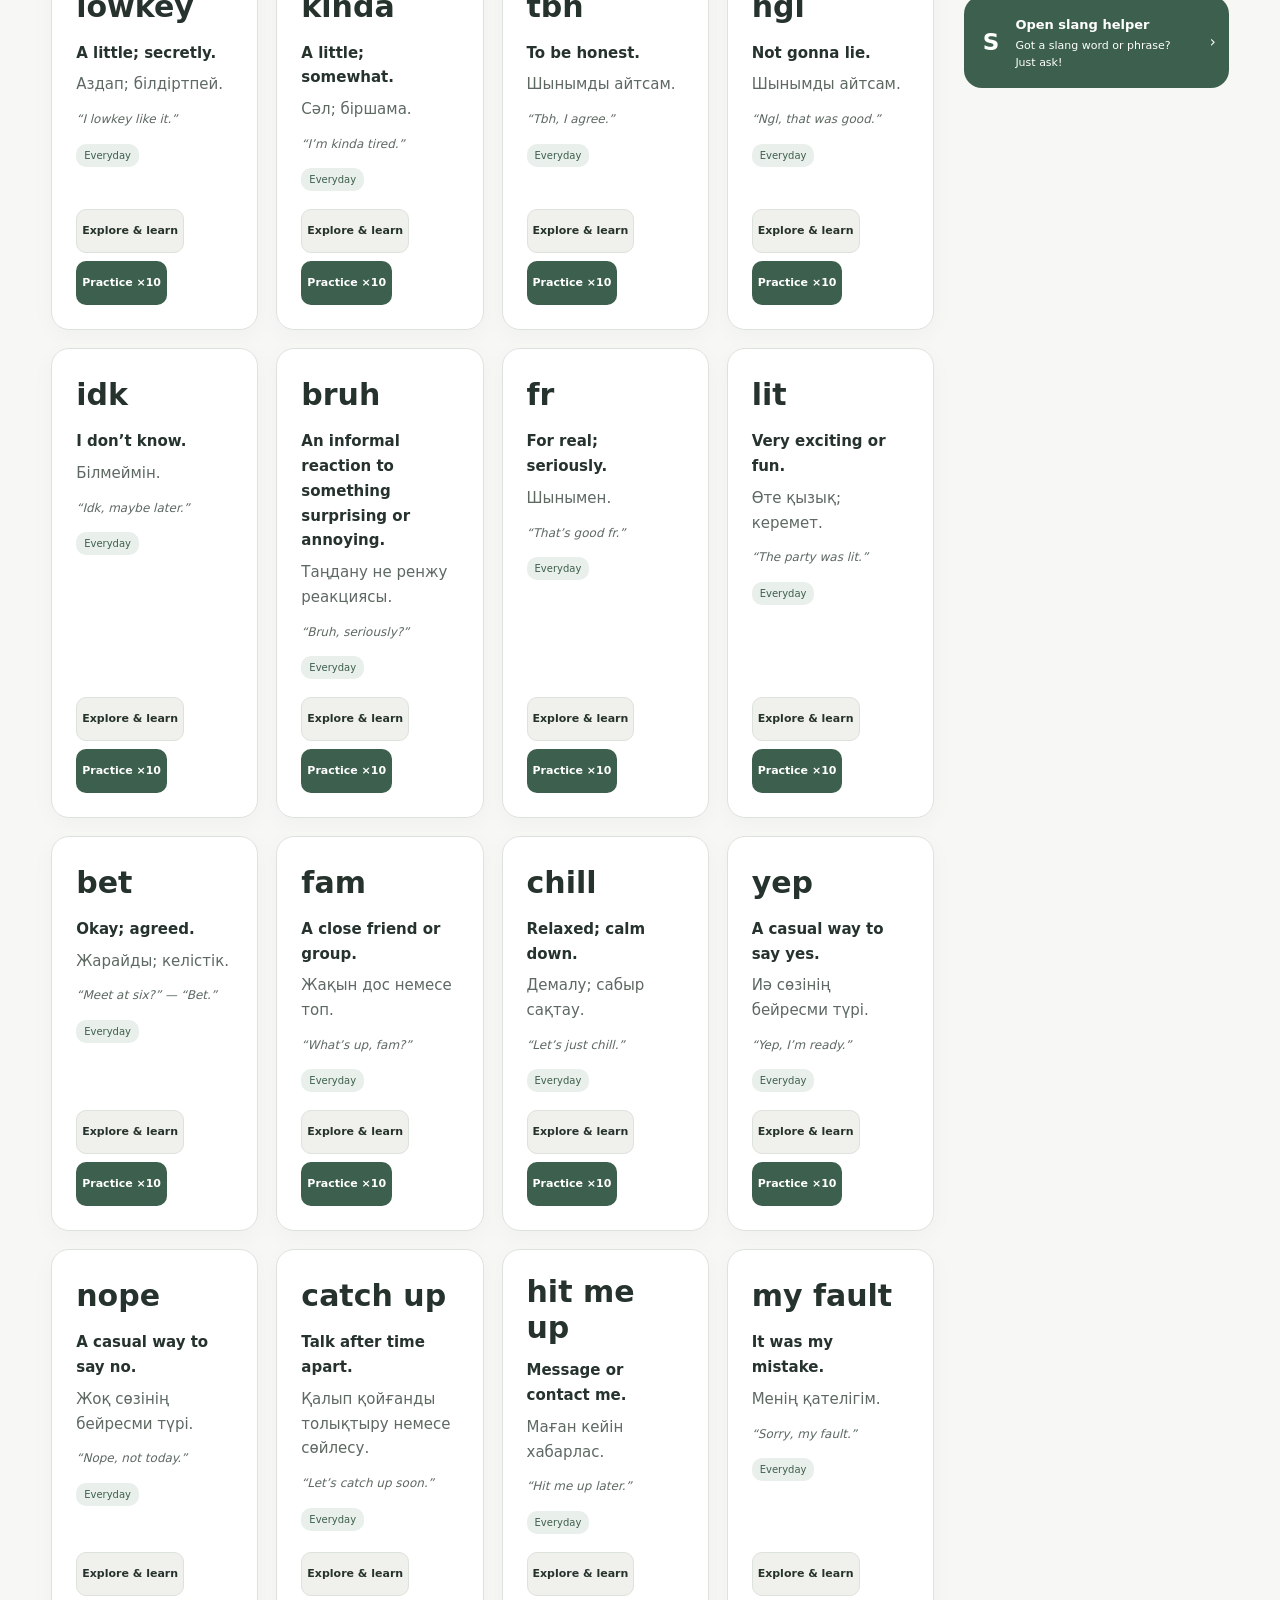
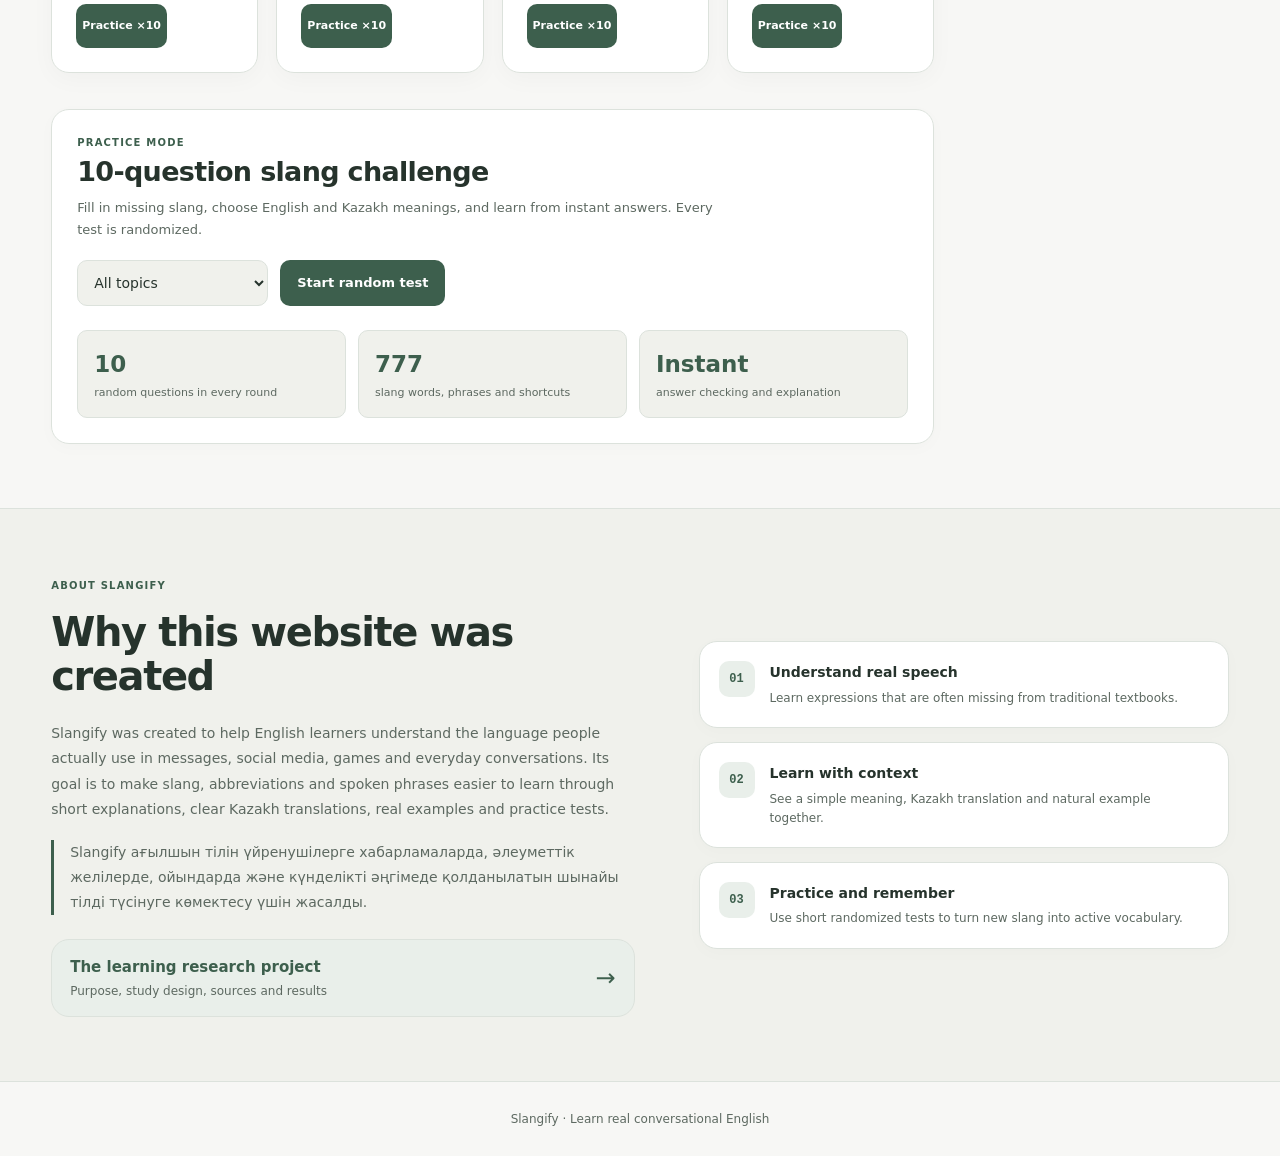
==== commit 37effd87: "Show nine per-participant slots and research report fields" ====
--- a/index.html
+++ b/index.html
@@ -1049,6 +1049,7 @@
 <link rel="stylesheet" href="calm-theme.css?v=20260919e">
 <script src="daily-data.js?v=20260919c"></script>
 <script src="daily-phrase.js?v=20260919c"></script>
-<script src="owner-mode.js?v=20260925e"></script>
+<script src="owner-mode.js?v=20260925f"></script>
+<script src="research-worksheet.js?v=20260925f"></script>
 </body>
 </html>
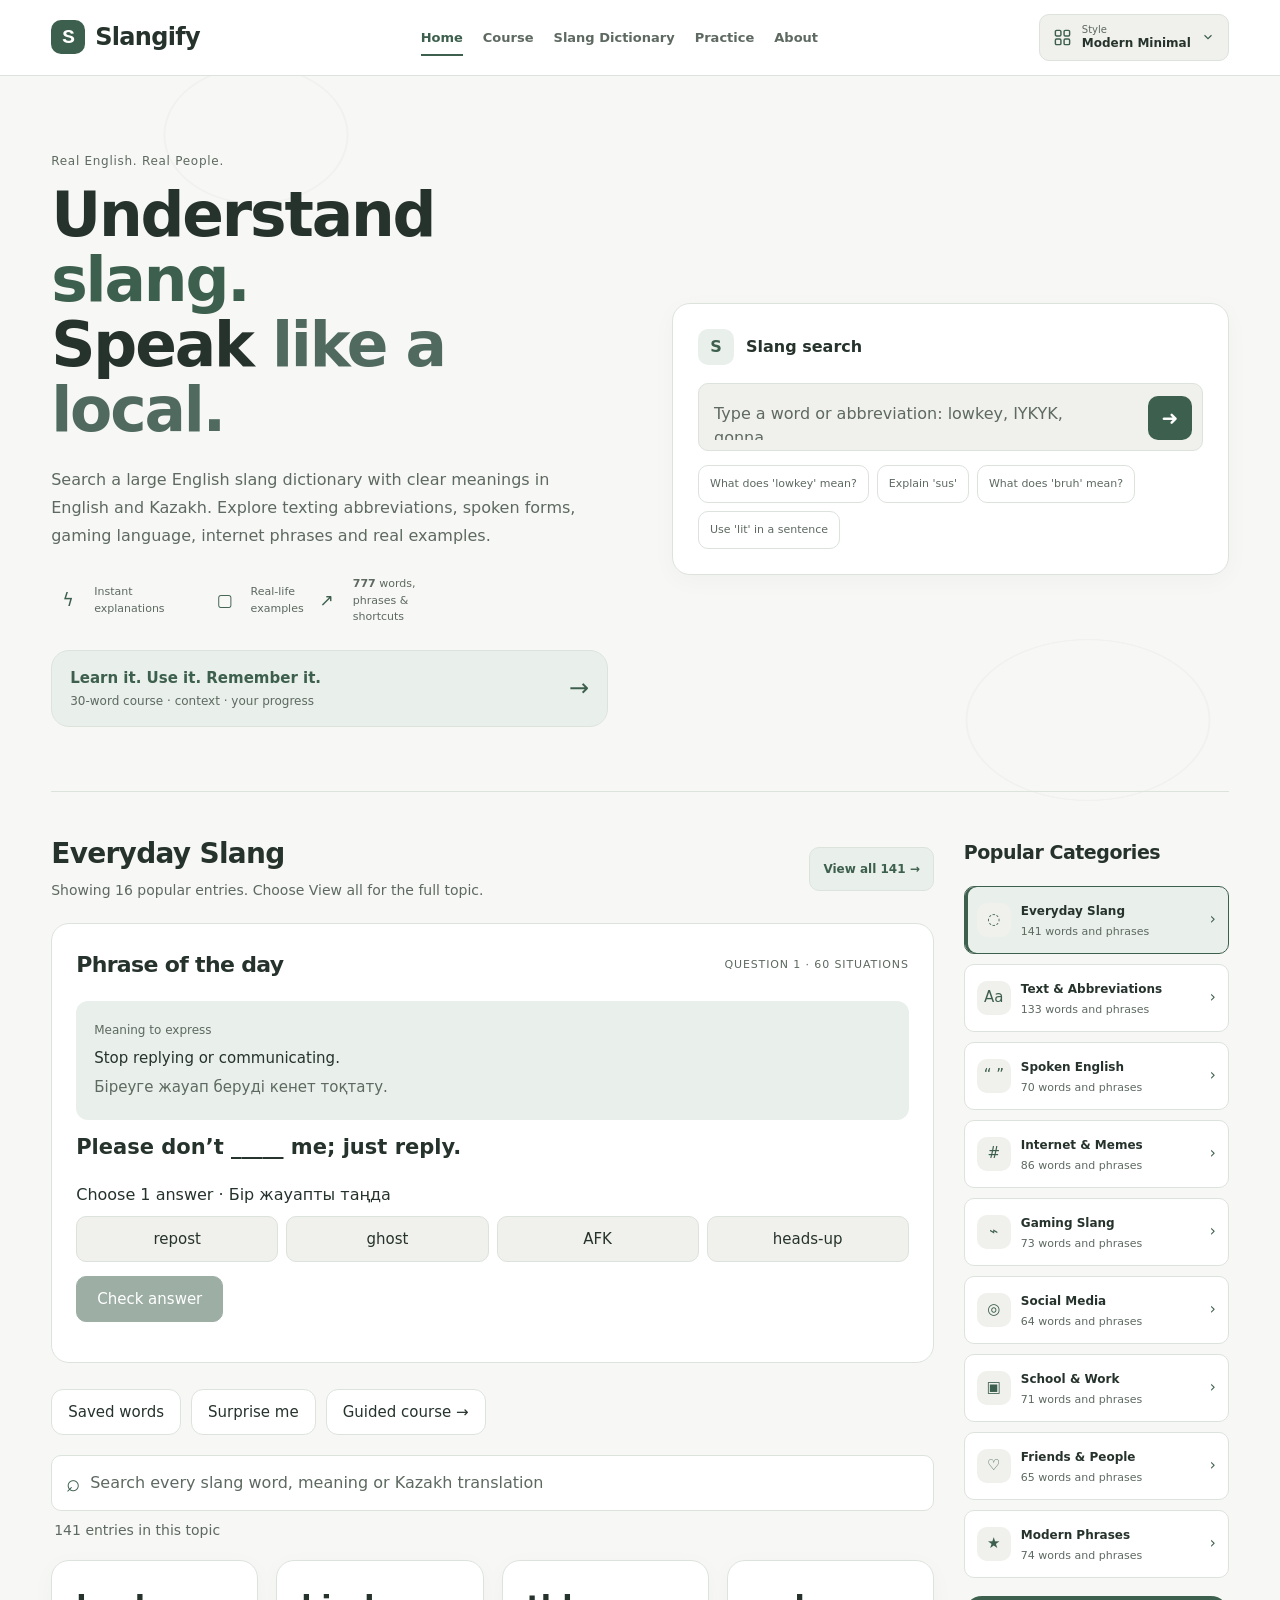
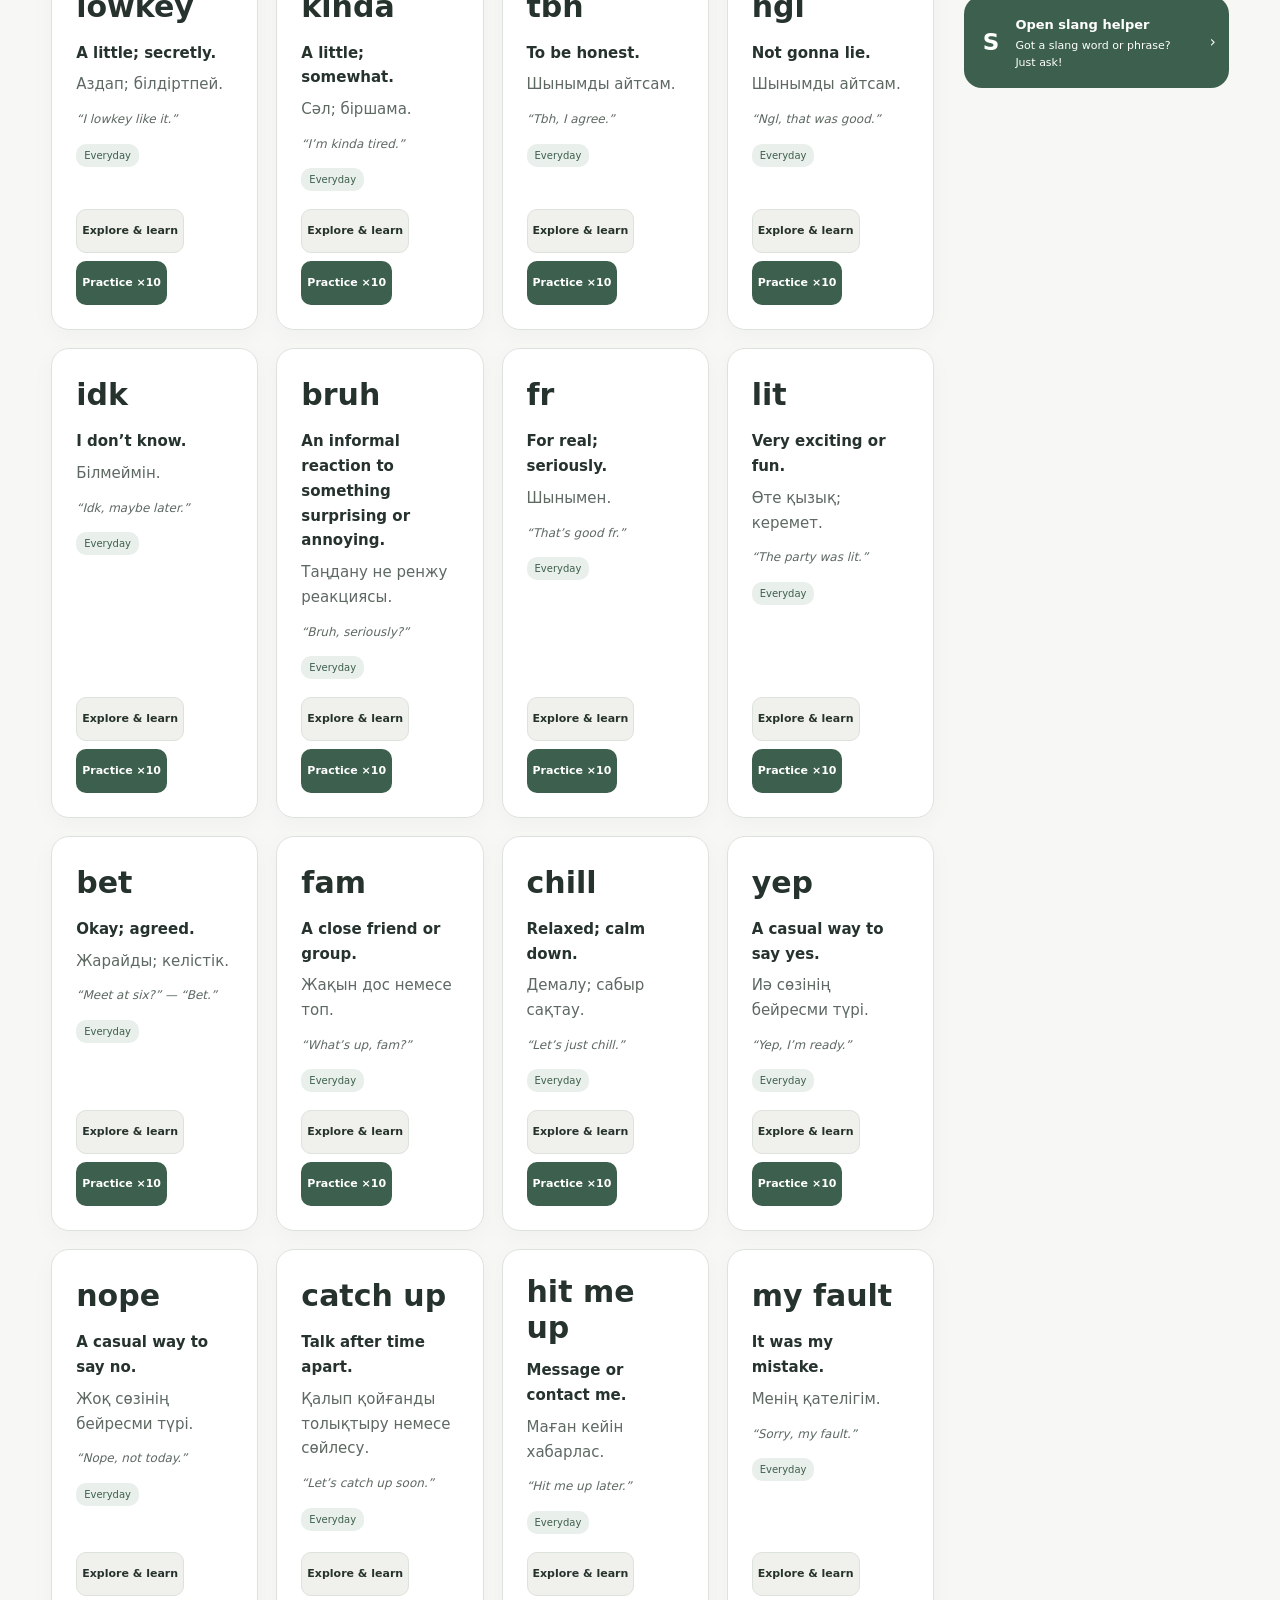
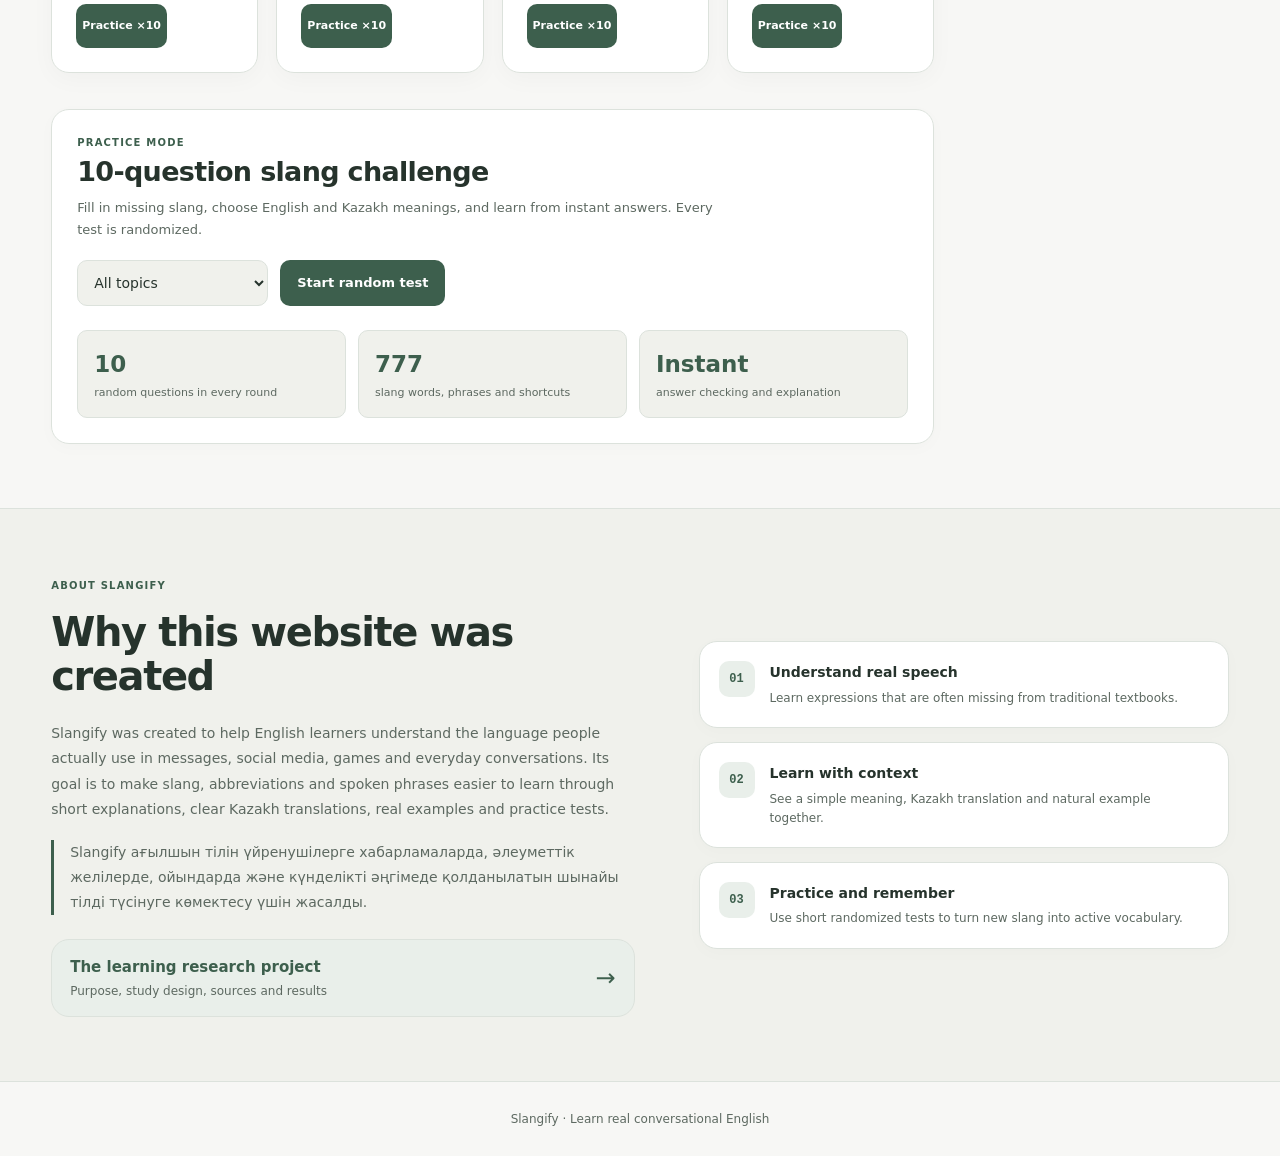
==== commit 0c55981d: "Refresh English research worksheet for all visitors" ====
--- a/index.html
+++ b/index.html
@@ -1050,6 +1050,6 @@
 <script src="daily-data.js?v=20260919c"></script>
 <script src="daily-phrase.js?v=20260919c"></script>
 <script src="owner-mode.js?v=20260925f"></script>
-<script src="research-worksheet.js?v=20260925f"></script>
+<script src="research-worksheet.js?v=20260925g"></script>
 </body>
 </html>
